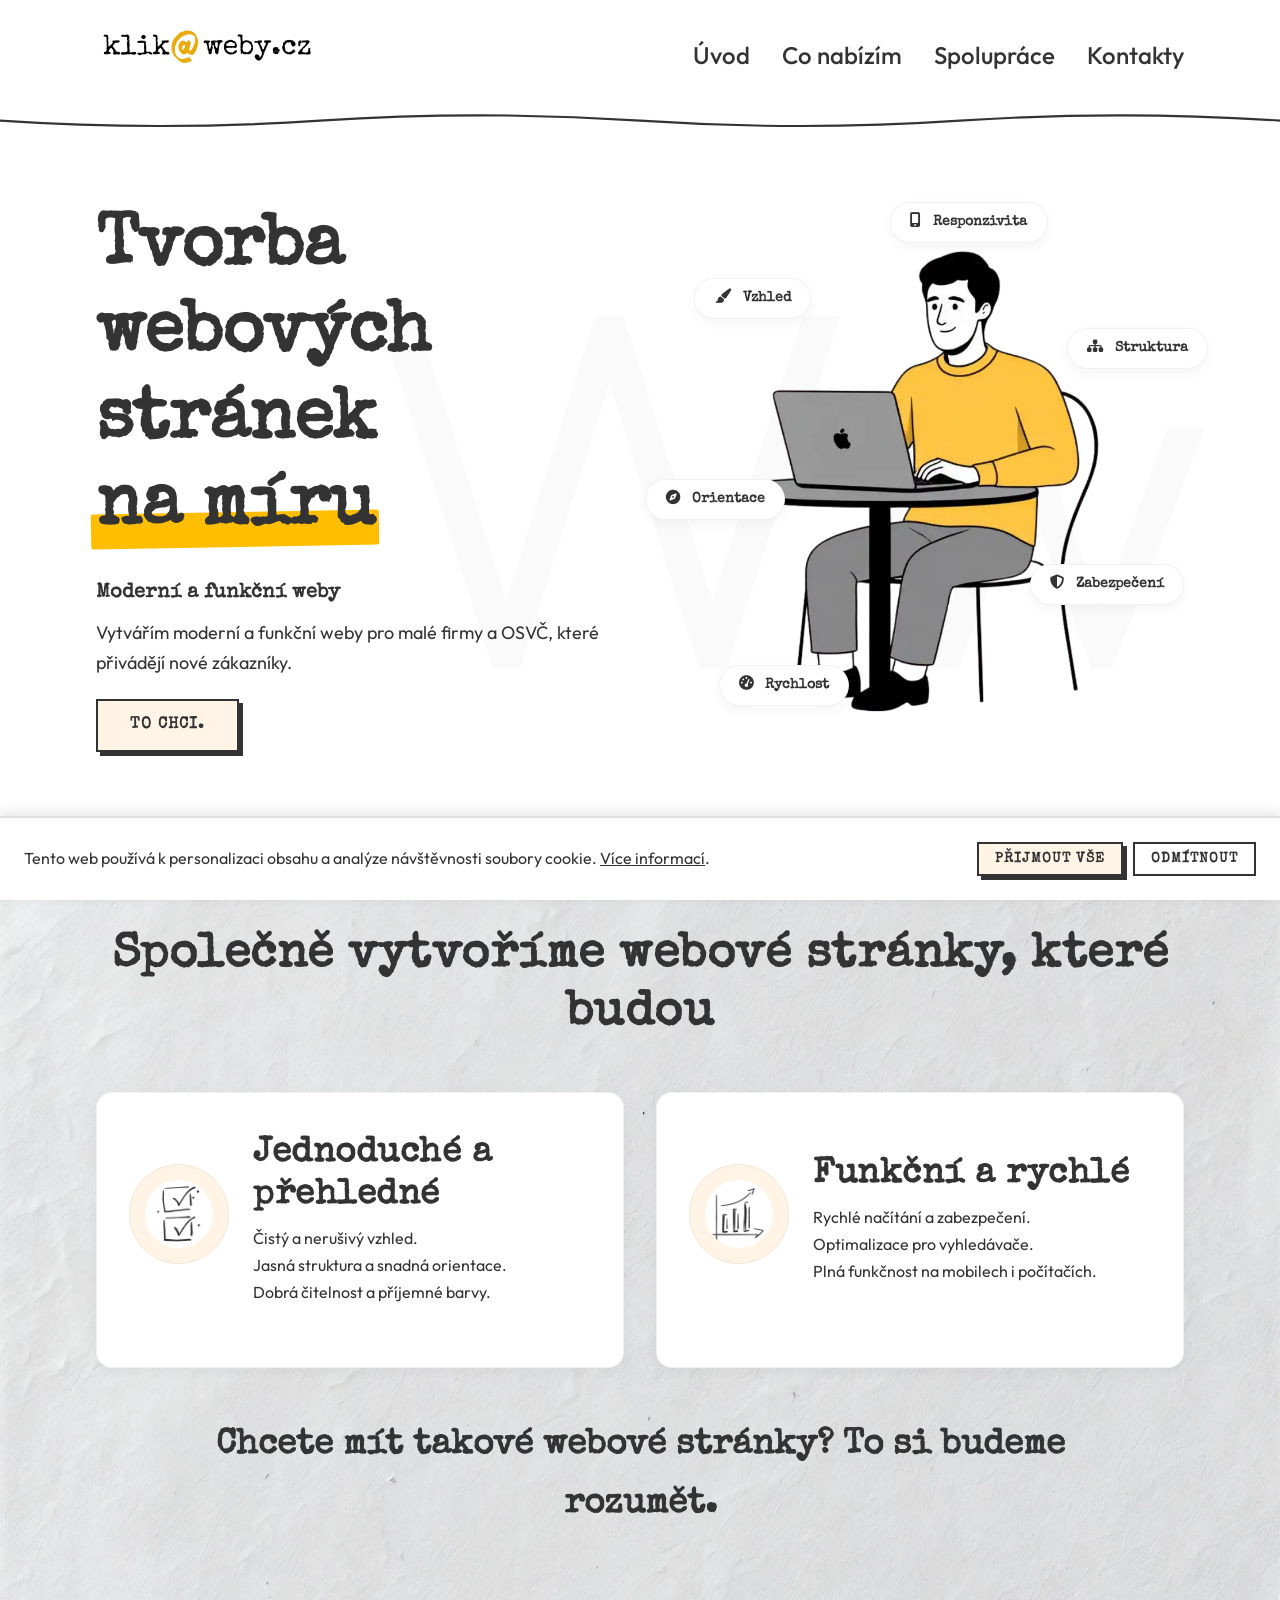
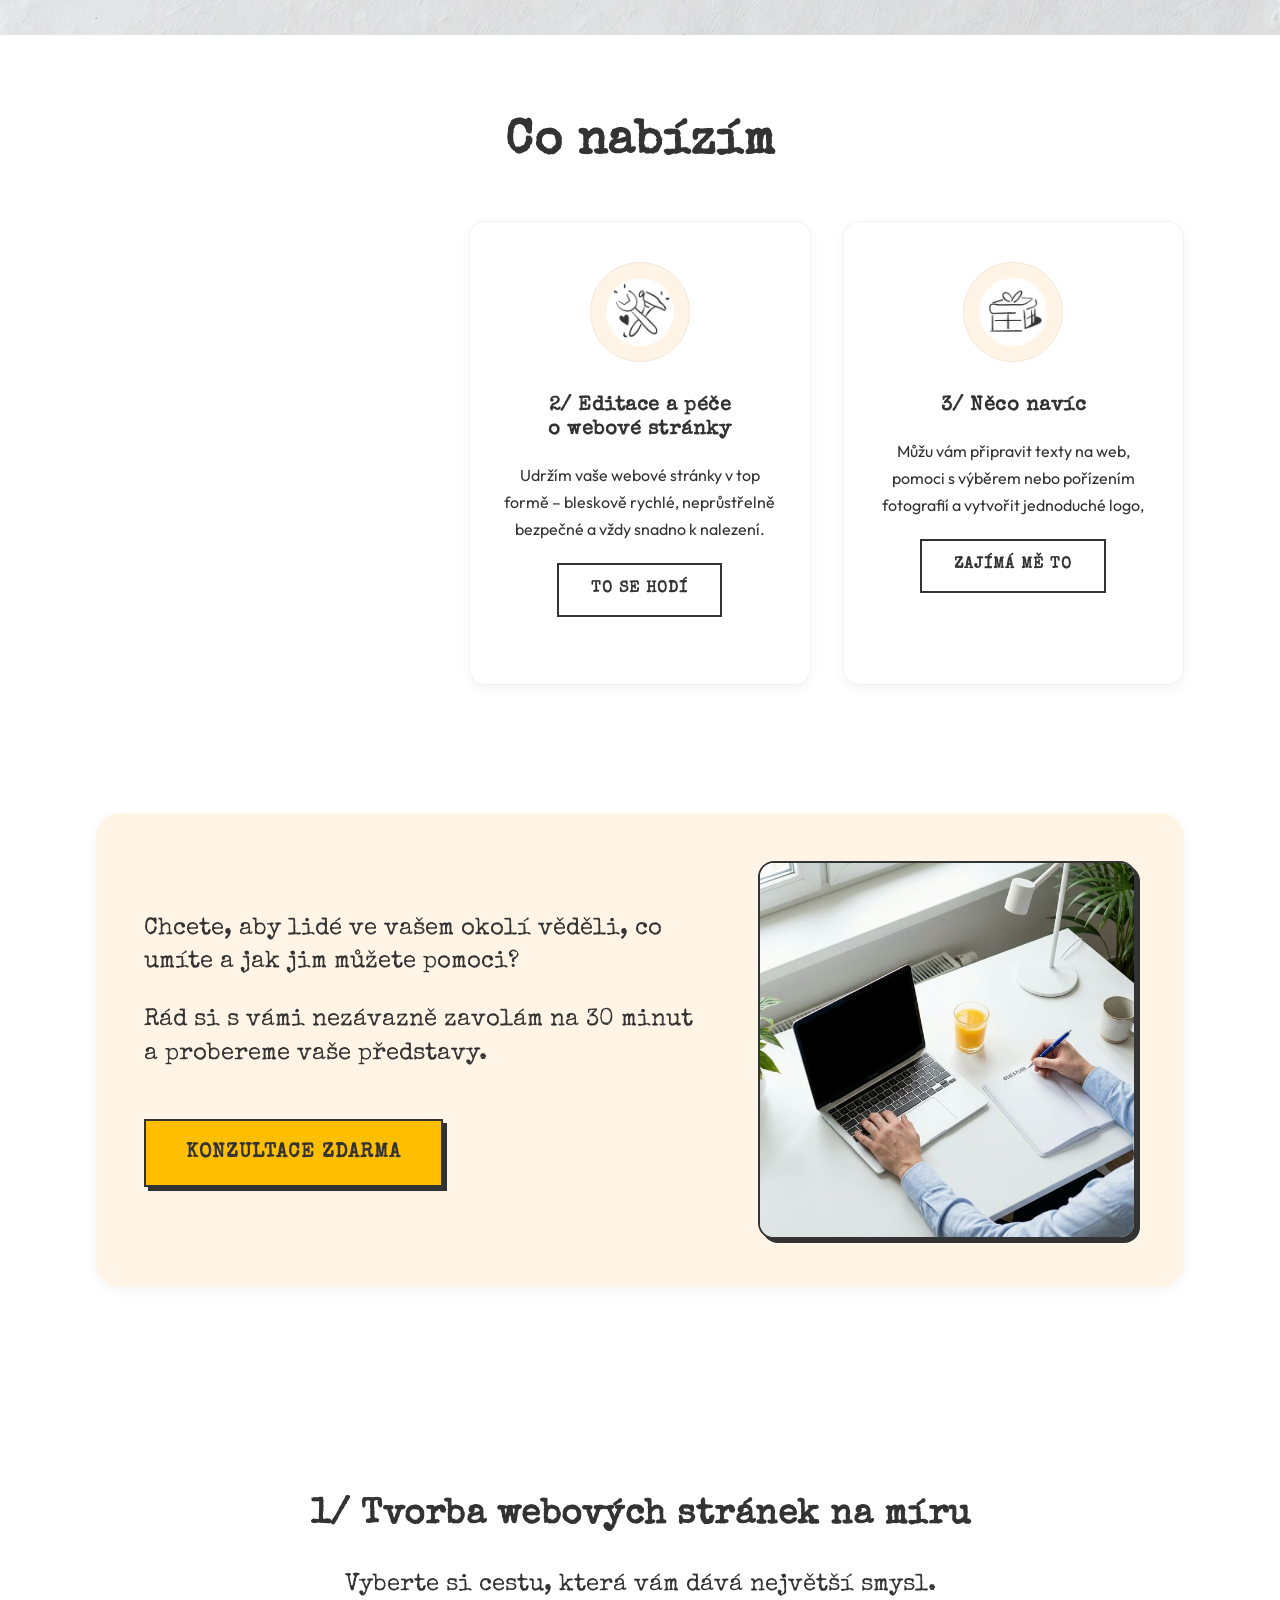
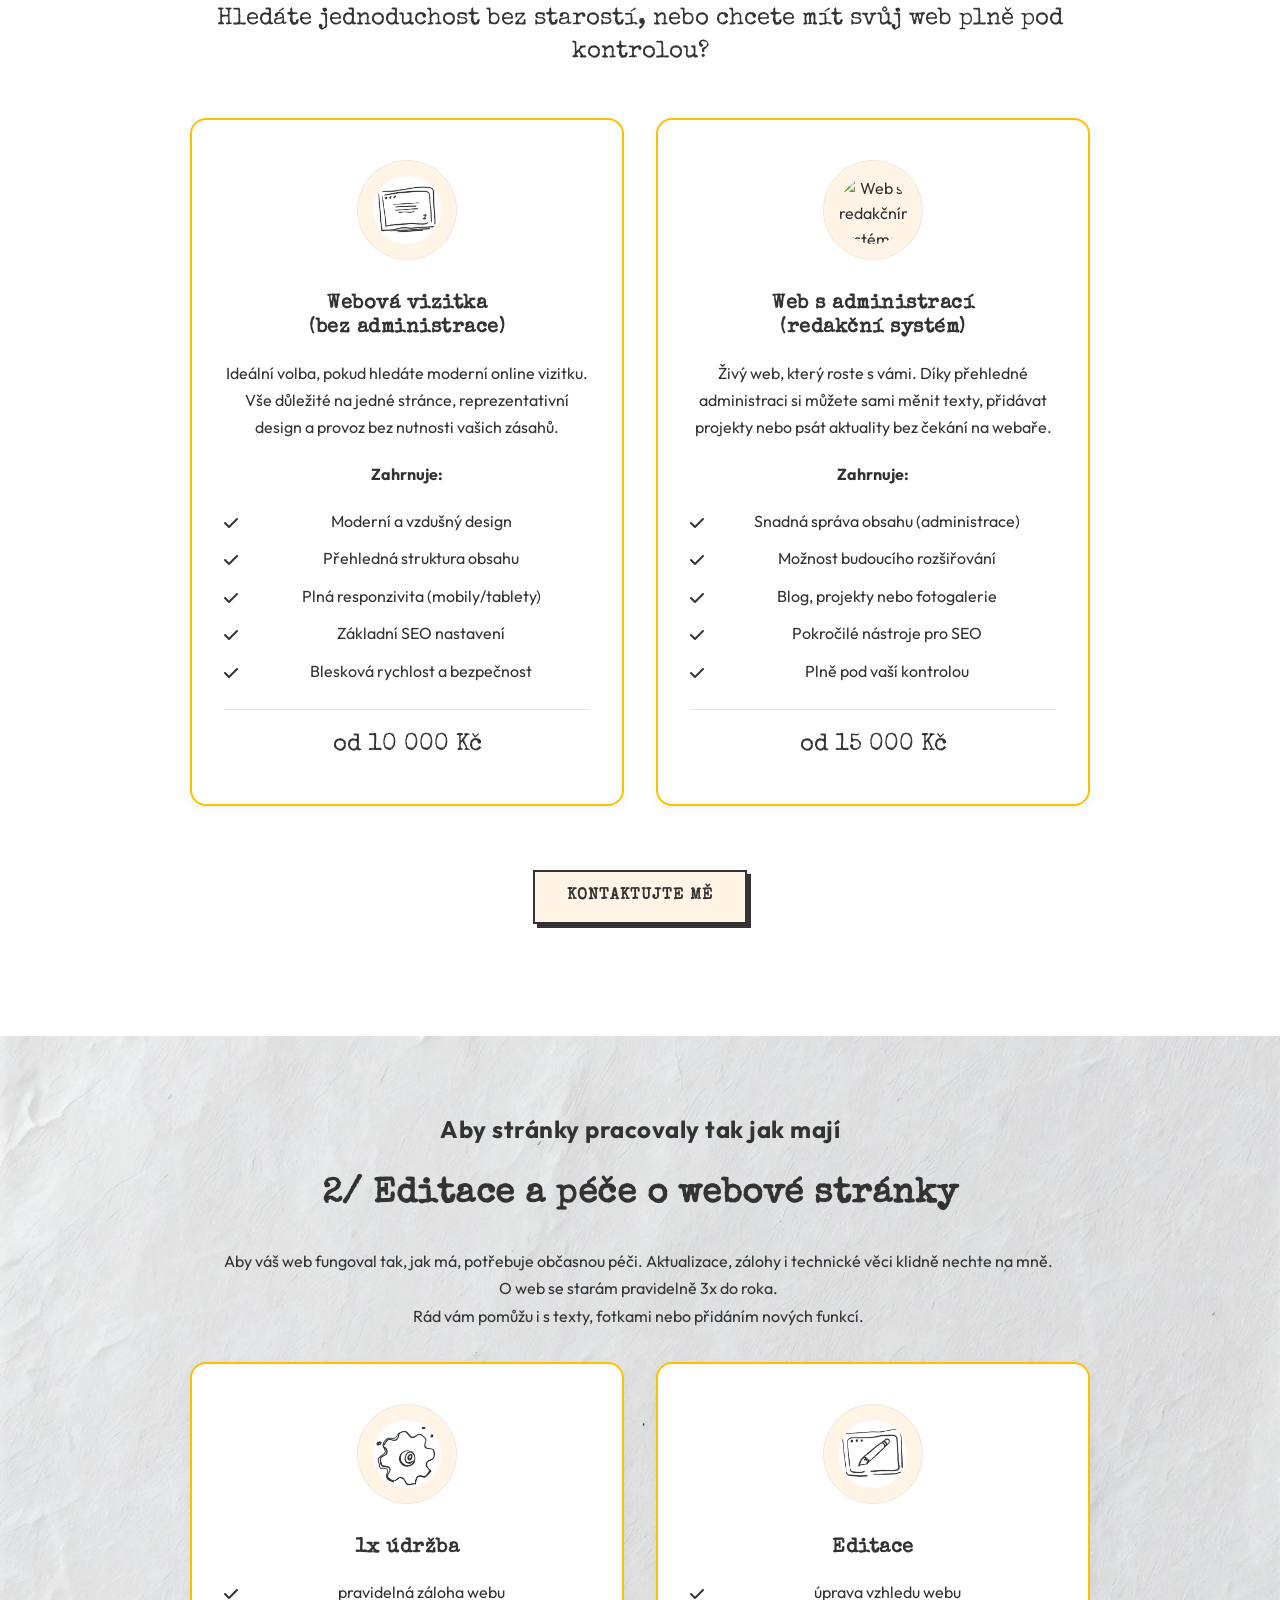
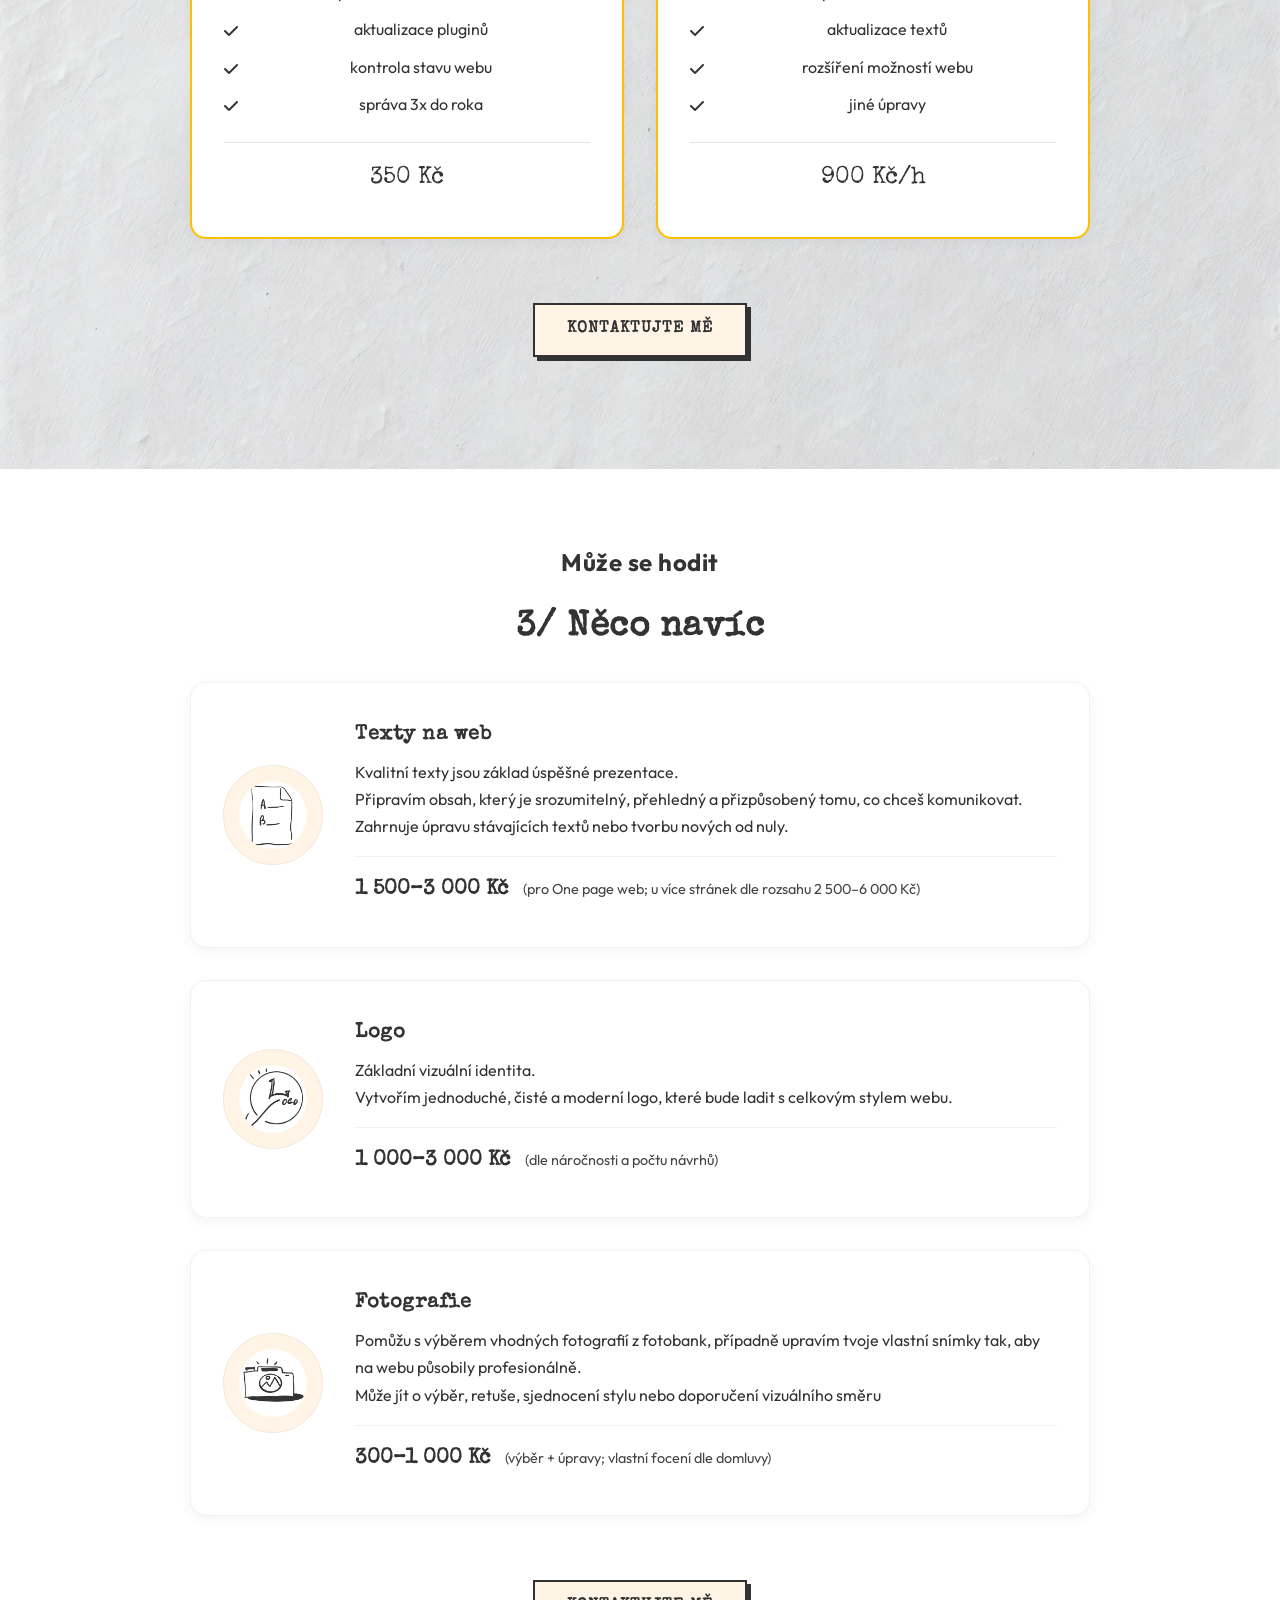
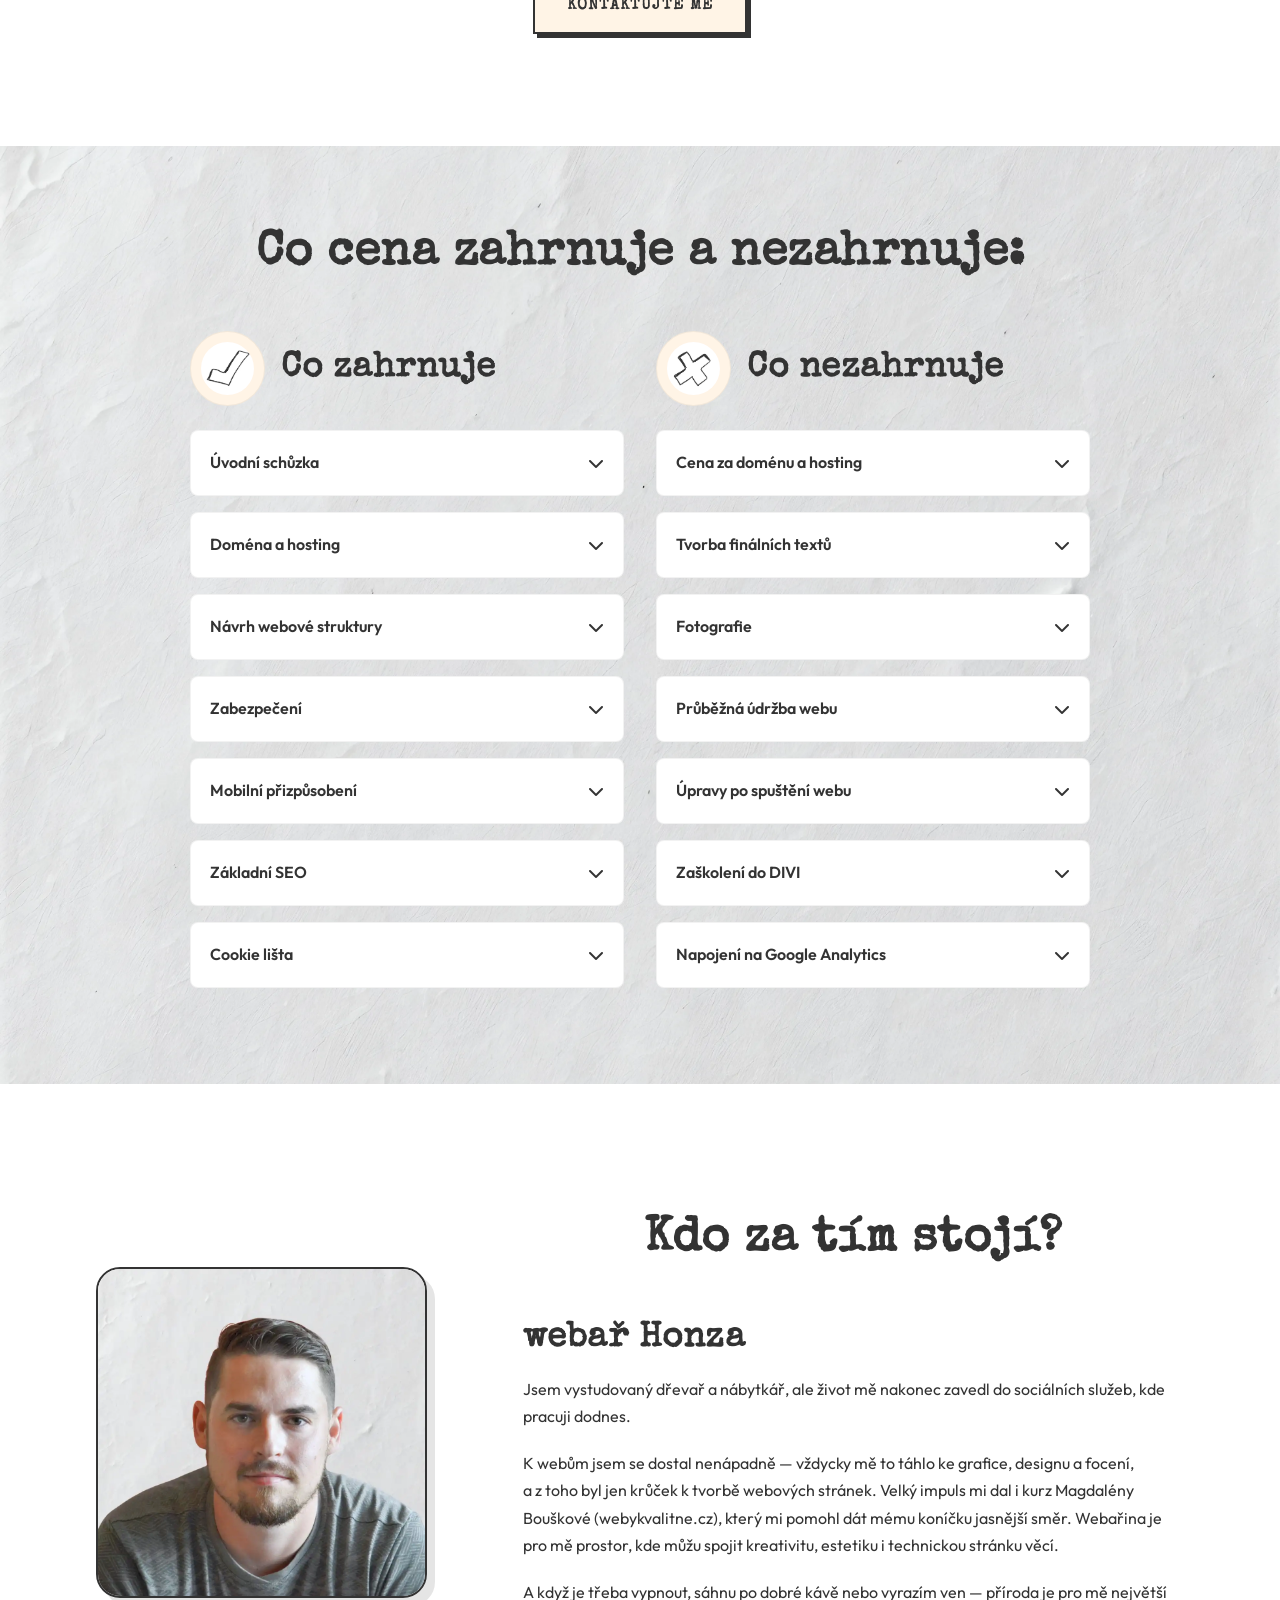
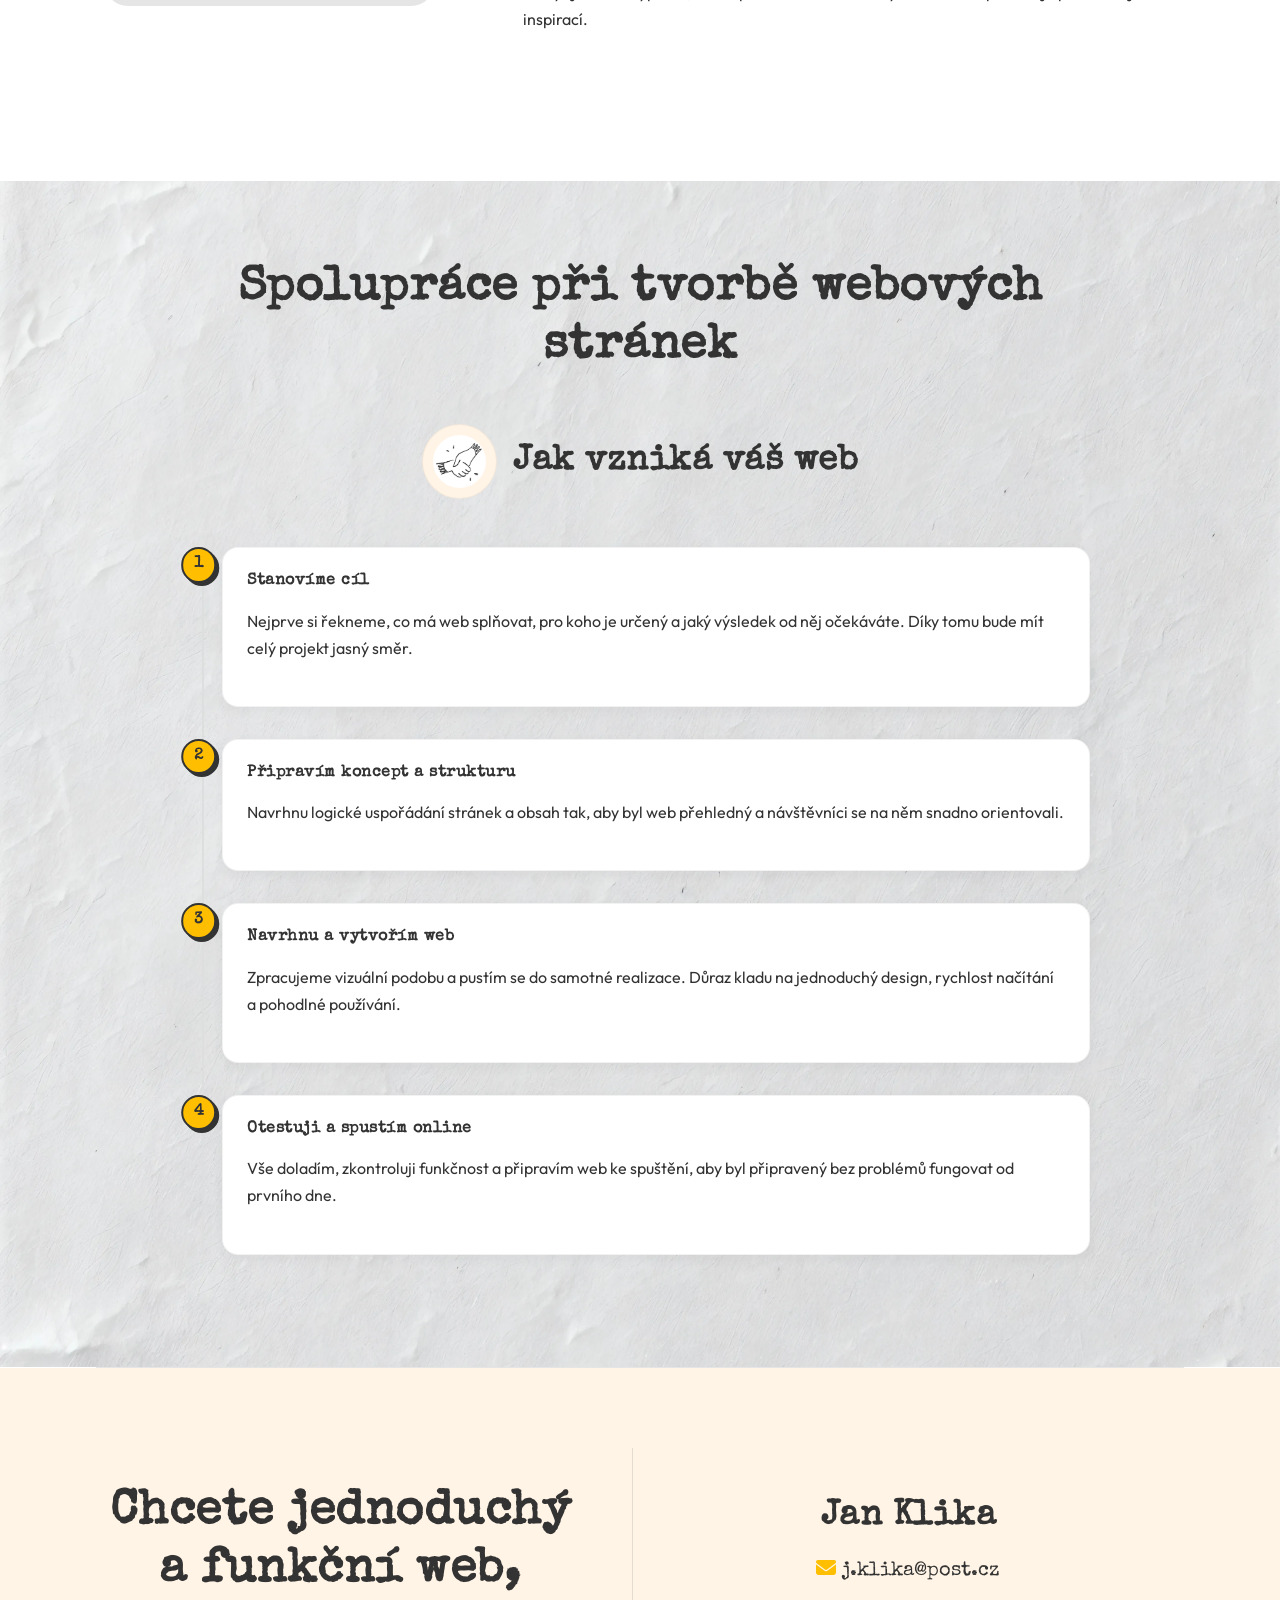
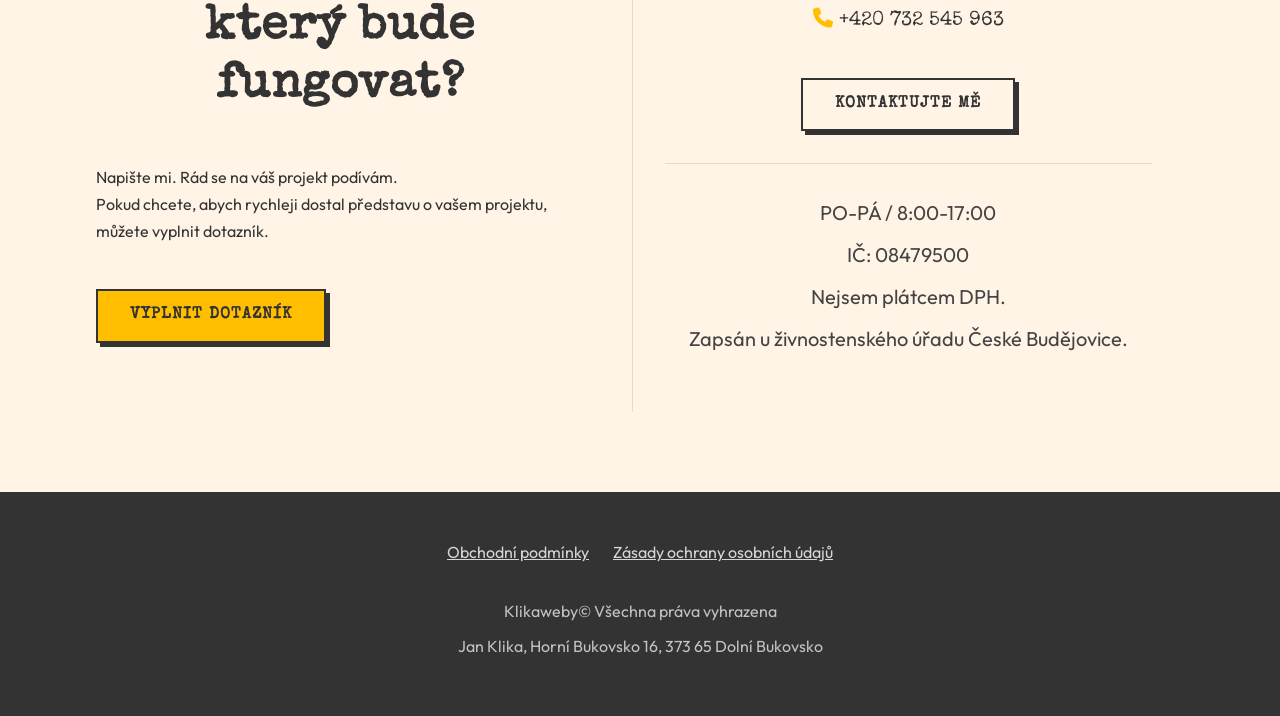
==== index.html @ a758b4db "kontrola" ====
<!DOCTYPE html>
<html lang="cs">

<head>
    <meta charset="UTF-8">
    <meta name="viewport" content="width=device-width, initial-scale=1.0">
    <title>Jan Klika | Tvorba webových stránek na míru</title>
    <meta name="robots" content="noindex, nofollow">
    <meta name="description"
        content="Vytvářím moderní a funkční weby pro malé firmy a OSVČ, které přivádějí nové zákazníky.">
    <meta property="og:title" content="Jan Klika | Tvorba webových stránek na míru">
    <meta property="og:description"
        content="Vytvářím moderní a funkční weby pro malé firmy a OSVČ, které přivádějí nové zákazníky.">
    <meta property="og:type" content="website">
    <link rel="icon" type="image/webp" href="Obrazky/favicon_klikaweby.webp">
    <link rel="canonical" href="https://www.klikaweby.cz">
    <link rel="preconnect" href="https://fonts.googleapis.com">
    <link rel="preconnect" href="https://fonts.gstatic.com" crossorigin>
    <link
        href="https://fonts.googleapis.com/css2?family=Outfit:wght@300;400;500;600;700&family=Special+Elite&display=swap"
        rel="stylesheet">
    <!-- Nenačítat FontAwesome blokujícím způsobem (LCP zdržení) -->
    <link rel="stylesheet" href="https://cdnjs.cloudflare.com/ajax/libs/font-awesome/6.5.1/css/all.min.css"
        media="print" onload="this.media='all'">
    <noscript>
        <link rel="stylesheet" href="https://cdnjs.cloudflare.com/ajax/libs/font-awesome/6.5.1/css/all.min.css">
    </noscript>

    <link rel="stylesheet" href="style.css">
    <link rel="preload" as="image" href="Obrazky/Webari_anime/webar_anime_pocitac.webp">

    <!-- JSON-LD Structured Data -->
    <script type="application/ld+json">
    {
      "@context": "https://schema.org",
      "@type": "LocalBusiness",
      "name": "Jan Klika - Tvorba webových stránek",
      "image": "Obrazky/logo_klikaweby.webp",
      "email": "j.klika@post.cz",
      "telephone": "+420 732 545 963",
      "address": {
        "@type": "PostalAddress",
        "streetAddress": "Horní Bukovsko 16",
        "addressLocality": "Dolní Bukovsko",
        "postalCode": "373 65",
        "addressCountry": "CZ"
      },
      "url": "https://www.klikaweby.cz"
    }
    </script>
</head>

<body>

    <!-- Header & Navigation -->
    <header class="site-header">
        <div class="container header-inner">
            <a href="#hero" class="logo">
                <img src="Obrazky/logo_klikaweby.webp" alt="Klikaweby Logo">
            </a>

            <button class="menu-toggle" aria-label="Otevřít menu" aria-expanded="false" aria-controls="main-nav">
                <i class="fa-solid fa-bars"></i>
            </button>

            <nav id="main-nav" class="main-nav">
                <ul class="nav-links">
                    <li><a href="#hero">Úvod</a></li>
                    <li><a href="#co-nabizim">Co nabízím</a></li>
                    <li><a href="#spoluprace">Spolupráce</a></li>
                    <li><a href="#kontakty">Kontakty</a></li>
                </ul>
            </nav>
        </div>
    </header>

    <main>
        <!-- Hero Section -->
        <section class="hero-section" id="hero">
            <!-- Background element imitating the 'Aa' watermark from the image -->
            <div class="hero-watermark" aria-hidden="true">Ww</div>

            <!-- Hand drawn top border -->
            <div class="hero-top-border">
                <svg viewBox="0 0 1200 20" preserveAspectRatio="none">
                    <path d="M0,10 Q150,20 300,10 T600,10 T900,10 T1200,10" fill="none" stroke="#333333"
                        stroke-width="2" />
                </svg>
            </div>

            <div class="container hero-container">
                <div class="hero-content">
                    <h1>Tvorba <br> webových stránek <br> <span class="highlight">na míru</span></h1>

                    <p class="hero-subtitle"><strong>Moderní a funkční weby</strong></p>

                    <p class="hero-text">
                        Vytvářím moderní a funkční weby pro malé firmy a OSVČ, které přivádějí nové zákazníky.
                    </p>

                    <a href="#co-nabizim" class="btn btn-primary btn-hero">To chci.</a>
                </div>

                <div class="hero-image-wrapper">
                    <img src="Obrazky/Webari_anime/webar_anime_pocitac.webp" alt="Webař pracuje na počítači"
                        class="hero-img" fetchpriority="high">

                    <!-- Bubbles around the image -->
                    <div class="bubble b-1"><i class="fa-solid fa-paintbrush mr-1"></i> Vzhled</div>
                    <div class="bubble b-2"><i class="fa-solid fa-sitemap mr-1"></i> Struktura</div>
                    <div class="bubble b-3"><i class="fa-solid fa-compass mr-1"></i> Orientace</div>
                    <div class="bubble b-4"><i class="fa-solid fa-shield-halved mr-1"></i> Zabezpečení</div>
                    <div class="bubble b-5"><i class="fa-solid fa-gauge-high mr-1"></i> Rychlost</div>
                    <div class="bubble b-6"><i class="fa-solid fa-mobile-screen mr-1"></i> Responzivita</div>
                </div>
            </div>
        </section>

        <!-- Úvod Section -->
        <section class="section bg-texture reveal uvod-section">
            <div class="container section-container">
                <h2 class="section-title">Společně vytvoříme webové stránky, které budou</h2>

                <div class="cards-grid cols-2">
                    <!-- Karta 1 -->
                    <div class="feature-card">
                        <img src="Obrazky/Ikony/Jednoduche_a_prehledne.webp" alt="Jednoduché a přehledné" class="icon"
                            loading="lazy">
                        <div class="feature-content">
                            <h3>Jednoduché a přehledné</h3>
                            <p>Čistý a nerušivý vzhled.<br>
                                Jasná struktura a&nbsp;snadná orientace.<br>
                                Dobrá čitelnost a&nbsp;příjemné barvy.</p>
                        </div>
                    </div>

                    <!-- Karta 2 -->
                    <div class="feature-card">
                        <img src="Obrazky/Ikony/Funkcni_a_rychle.webp" alt="Funkční a rychlé" class="icon" width="100"
                            height="100" loading="lazy">
                        <div class="feature-content">
                            <h3>Funkční a rychlé</h3>
                            <p>Rychlé načítání a&nbsp;zabezpečení.<br>
                                Optimalizace pro vyhledávače.<br>
                                Plná funkčnost na mobilech i&nbsp;počítačích.</p>
                        </div>
                    </div>
                </div>

                <div class="section-footer-text">
                    <p class="h3-style">Chcete mít takové webové stránky? To si budeme rozumět.</p>
                </div>
            </div>
        </section>

        <!-- Co nabízím (Intro) Section -->
        <section id="co-nabizim" class="section section-co-nabizim reveal">
            <div class="container">
                <h2 class="section-title">Co nabízím</h2>

                <div class="cards-grid cols-3 mt-4">
                    <div class="offer-card reveal">
                        <img src="Obrazky/Ikony/Tvorba_webovych_stranek.webp" alt="Tvorba webových stránek" class="icon"
                            loading="lazy">
                        <h4>1/ Tvorba webových stránek</h4>
                        <p>Vytvoříme webové stránky, které budou magnetem pro vyhledávače, s&nbsp;obsahem, který zaujme
                            a&nbsp;prezentací, která vás vystihne.</p>
                        <a href="#tvorba" class="btn btn-outline">To chci</a>
                    </div>

                    <div class="offer-card">
                        <img src="Obrazky/Ikony/Editace_a_pece_o_webove_stranky.webp"
                            alt="Editace a péče o webové stránky" class="icon" loading="lazy">
                        <h4>2/ Editace a péče o&nbsp;webové stránky</h4>
                        <p>Udržím vaše webové stránky v&nbsp;top formě – bleskově rychlé, neprůstřelně bezpečné
                            a&nbsp;vždy snadno k&nbsp;nalezení.</p>
                        <a href="#pece" class="btn btn-outline">To se hodí</a>
                    </div>

                    <div class="offer-card">
                        <img src="Obrazky/Ikony/Neco_navic.webp" alt="Něco navíc" class="icon" loading="lazy">
                        <h4>3/ Něco navíc</h4>
                        <p>Můžu vám připravit texty na web, pomoci s&nbsp;výběrem nebo pořízením fotografií
                            a&nbsp;vytvořit jednoduché logo,</p>
                        <a href="#navic" class="btn btn-outline">Zajímá mě to</a>
                    </div>
                </div>

                <div class="section-intro-split mt-6">
                    <div class="intro-content">
                        <p class="brand-text-large text-highlight">Chcete, aby lidé ve vašem okolí věděli, co umíte
                            a&nbsp;jak jim
                            můžete pomoci?</p>
                        <p class="brand-text-large">Rád si s&nbsp;vámi nezávazně zavolám na 30&nbsp;minut
                            a&nbsp;probereme vaše představy.</p>
                        <a href="#kontakty" class="btn btn-secondary mt-3">Konzultace zdarma</a>
                    </div>
                    <div class="intro-image">
                        <img src="Obrazky/Ostatni/konzultace.webp" alt="Konzultace a práce na webu" width="400"
                            height="400" loading="lazy">
                    </div>
                </div>
            </div>
        </section>


        <!-- Detailní nabídka: Tvorba webových stránek -->
        <section id="tvorba" class="section reveal">
            <div class="container container-sm">
                <h2 class="large-num-title">1/ Tvorba webových stránek na míru</h2>
                <div class="text-center mb-5">
                    <p class="brand-text-large">Vyberte si cestu, která vám dává největší smysl. <br>Hledáte
                        jednoduchost bez starostí, nebo chcete mít svůj web plně pod kontrolou?</p>
                </div>

                <div class="cards-grid cols-2 mt-4">
                    <div class="price-card reveal">
                        <img src="Obrazky/Ikony/Web_bez_administrace.webp" alt="Web bez redakčního systému" class="icon"
                            loading="lazy">
                        <h4>Webová vizitka <br>(bez administrace)</h4>
                        <p>Ideální volba, pokud hledáte moderní online vizitku. Vše důležité na jedné stránce,
                            reprezentativní design a&nbsp;provoz bez nutnosti vašich zásahů.</p>
                        <p><strong>Zahrnuje:</strong></p>
                        <ul class="check-list">
                            <li>Moderní a&nbsp;vzdušný design</li>
                            <li>Přehledná struktura obsahu</li>
                            <li>Plná responzivita (mobily/tablety)</li>
                            <li>Základní SEO nastavení</li>
                            <li>Blesková rychlost a&nbsp;bezpečnost</li>
                        </ul>
                        <div class="price-tag">od 10&nbsp;000&nbsp;Kč</div>
                    </div>

                    <div class="price-card primary-border">
                        <img src="Obrazky/Ikony/Web_s_administraci.webp" alt="Web s redakčním systémem" class="icon"
                            loading="lazy">
                        <h4>Web s&nbsp;administrací <br>(redakční systém)</h4>
                        <p>Živý web, který roste s&nbsp;vámi. Díky přehledné administraci si můžete sami měnit texty,
                            přidávat projekty nebo psát aktuality bez čekání na webaře.</p>
                        <p><strong>Zahrnuje:</strong></p>
                        <ul class="check-list">
                            <li>Snadná správa obsahu (administrace)</li>
                            <li>Možnost budoucího rozšiřování</li>
                            <li>Blog, projekty nebo fotogalerie</li>
                            <li>Pokročilé nástroje pro SEO</li>
                            <li>Plně pod vaší kontrolou</li>
                        </ul>
                        <div class="price-tag">od 15&nbsp;000&nbsp;Kč</div>
                    </div>
                </div>

                <div class="text-center btn-detail-spacing">
                    <a href="#kontakty" class="btn btn-primary">Kontaktujte mě</a>
                </div>
            </div>
        </section>

        <!-- Detailní nabídka: Editace a péče -->
        <section id="pece" class="section bg-texture reveal">
            <div class="container container-sm">
                <h2 class="section-title-sm">Aby stránky pracovaly tak jak mají</h2>
                <h3 class="large-num-title">2/ Editace a péče o&nbsp;webové stránky</h3>

                <div class="text-center mb-4">
                    <p>Aby váš web fungoval tak, jak má, potřebuje občasnou péči. Aktualizace, zálohy i&nbsp;technické
                        věci klidně nechte na mně.<br>O web se starám pravidelně 3x do roka.<br>Rád vám pomůžu
                        i&nbsp;s&nbsp;texty, fotkami nebo přidáním nových funkcí.</p>
                </div>

                <div class="cards-grid cols-2">
                    <div class="price-card">
                        <img src="Obrazky/Ikony/Udrzba.webp" alt="Údržba" class="icon" loading="lazy">
                        <h4>1x údržba</h4>
                        <ul class="check-list">
                            <li>pravidelná záloha webu</li>
                            <li>aktualizace pluginů</li>
                            <li>kontrola stavu webu</li>
                            <li>správa 3x do roka</li>
                        </ul>
                        <div class="price-tag">350&nbsp;Kč</div>
                    </div>

                    <div class="price-card">
                        <img src="Obrazky/Ikony/Editace.webp" alt="Editace" class="icon" loading="lazy">
                        <h4>Editace</h4>
                        <ul class="check-list">
                            <li>úprava vzhledu webu</li>
                            <li>aktualizace textů</li>
                            <li>rozšíření možností webu</li>
                            <li>jiné úpravy</li>
                        </ul>
                        <div class="price-tag">900&nbsp;Kč/h</div>
                    </div>
                </div>

                <div class="text-center btn-detail-spacing">
                    <a href="#kontakty" class="btn btn-primary">Kontaktujte mě</a>
                </div>
            </div>
        </section>

        <!-- Detailní nabídka: Něco navíc -->
        <section id="navic" class="section reveal">
            <div class="container container-sm">
                <h2 class="section-title-sm">Může se hodit</h2>
                <h3 class="large-num-title">3/ Něco navíc</h3>

                <div class="service-list mt-4">
                    <div class="service-item">
                        <img src="Obrazky/Ikony/Texty_na_web.webp" alt="Texty na web" class="icon list-icon" width="100"
                            height="100" loading="lazy">
                        <div class="service-content">
                            <h4>Texty na web</h4>
                            <p>Kvalitní texty jsou základ úspěšné prezentace.<br>Připravím obsah, který je srozumitelný,
                                přehledný a&nbsp;přizpůsobený tomu, co chceš komunikovat.<br>Zahrnuje úpravu stávajících
                                textů nebo tvorbu nových od nuly.</p>
                            <div class="price-row">1&nbsp;500–3&nbsp;000&nbsp;Kč <span>(pro One page web; u více stránek
                                    dle rozsahu 2&nbsp;500–6&nbsp;000&nbsp;Kč)</span></div>
                        </div>
                    </div>

                    <div class="service-item">
                        <img src="Obrazky/Ikony/Logo.webp" alt="Logo" class="icon list-icon" loading="lazy">
                        <div class="service-content">
                            <h4>Logo</h4>
                            <p>Základní vizuální identita.<br>Vytvořím jednoduché, čisté a&nbsp;moderní logo, které bude
                                ladit s&nbsp;celkovým stylem webu.</p>
                            <div class="price-row">1&nbsp;000–3&nbsp;000&nbsp;Kč <span>(dle náročnosti a počtu
                                    návrhů)</span></div>
                        </div>
                    </div>

                    <div class="service-item">
                        <img src="Obrazky/Ikony/Fotografie.webp" alt="Fotografie" class="icon list-icon" width="100"
                            height="100" loading="lazy">
                        <div class="service-content">
                            <h4>Fotografie</h4>
                            <p>Pomůžu s&nbsp;výběrem vhodných fotografií z&nbsp;fotobank, případně upravím tvoje vlastní
                                snímky tak, aby na webu působily profesionálně.<br>Může jít o&nbsp;výběr, retuše,
                                sjednocení stylu nebo doporučení vizuálního směru</p>
                            <div class="price-row">300–1&nbsp;000&nbsp;Kč <span>(výběr + úpravy; vlastní focení dle
                                    domluvy)</span></div>
                        </div>
                    </div>
                </div>

                <div class="text-center btn-detail-spacing">
                    <a href="#kontakty" class="btn btn-primary">Kontaktujte mě</a>
                </div>
            </div>
        </section>

        <!-- Co zahrnuje a nezahrnuje -->
        <section class="section bg-texture reveal">
            <div class="container container-sm">
                <h2 class="section-title">Co cena zahrnuje a nezahrnuje:</h2>

                <div class="accordion-wrapper mt-4">
                    <!-- Zahrnuje -->
                    <div class="acc-col">
                        <div class="acc-header flex-center mb-3">
                            <img src="Obrazky/Ikony/Ano.webp" alt="Ano" class="inline-icon" loading="lazy">
                            <h3 class="mb-0 ml-2">Co zahrnuje</h3>
                        </div>

                        <div class="accordion">
                            <details>
                                <summary>Úvodní schůzka <i class="fa-solid fa-chevron-down acc-icon"></i></summary>
                                <div class="acc-content">Máme na sebe 90&nbsp;minut. Můžeme se potkat osobně, nebo
                                    online. Probereme detailně obsah webových stránek, jejich strukturu, vzhled
                                    a&nbsp;další.</div>
                            </details>
                            <details>
                                <summary>Doména a hosting <i class="fa-solid fa-chevron-down acc-icon"></i></summary>
                                <div class="acc-content">Zařídím vám hosting a&nbsp;doménu s&nbsp;jejímž výběrem mohu
                                    pomoci.</div>
                            </details>
                            <details>
                                <summary>Návrh webové struktury <i class="fa-solid fa-chevron-down acc-icon"></i>
                                </summary>
                                <div class="acc-content">Udělám přehlednou strukturu, která zajistí snadnou
                                    a&nbsp;jasnou orientaci po webových stránkách.</div>
                            </details>
                            <details>
                                <summary>Zabezpečení <i class="fa-solid fa-chevron-down acc-icon"></i></summary>
                                <div class="acc-content">Každým webovým stránkám dávám automaticky bezpečnostní
                                    certifikát SSL.</div>
                            </details>
                            <details>
                                <summary>Mobilní přizpůsobení <i class="fa-solid fa-chevron-down acc-icon"></i>
                                </summary>
                                <div class="acc-content">Většina online světa dnes funguje na mobilních telefonech,
                                    proto budou vaše webové stránky na těchto zařízeních nejen skvěle vypadat, ale
                                    i&nbsp;bez problémů fungovat.</div>
                            </details>
                            <details>
                                <summary>Základní SEO <i class="fa-solid fa-chevron-down acc-icon"></i></summary>
                                <div class="acc-content">Zajistím základní optimalizaci pro vyhledávače a&nbsp;propojení
                                    s&nbsp;Google Search Console, aby vás uživatelé mohli snadno najít.</div>
                            </details>
                            <details>
                                <summary>Cookie lišta <i class="fa-solid fa-chevron-down acc-icon"></i></summary>
                                <div class="acc-content">Pokud bude potřeba, rád ji připravím.</div>
                            </details>
                        </div>
                    </div>

                    <!-- Nezahrnuje -->
                    <div class="acc-col">
                        <div class="acc-header flex-center mb-3">
                            <img src="Obrazky/Ikony/Ne.webp" alt="Ne" class="inline-icon" loading="lazy">
                            <h3 class="mb-0 ml-2">Co nezahrnuje</h3>
                        </div>

                        <div class="accordion">
                            <details>
                                <summary>Cena za doménu a hosting <i class="fa-solid fa-chevron-down acc-icon"></i>
                                </summary>
                                <div class="acc-content">Doména i&nbsp;hosting se platí jednou ročně přímo poskytovateli
                                    služby, a&nbsp;platbu provádíte vy jako klient. S&nbsp;jejich výběrem
                                    i&nbsp;nastavením vám ale rád pomohu.</div>
                            </details>
                            <details>
                                <summary>Tvorba finálních textů <i class="fa-solid fa-chevron-down acc-icon"></i>
                                </summary>
                                <div class="acc-content">Finální texty si připravuje klient, ale nenechám vás v&nbsp;tom
                                    samotné — vytvoříme si společně přehlednou strukturu, podle které se vám bude psát
                                    mnohem snadněji. Pokud budete chtít, texty mohu zpracovat za vás, případně doporučím
                                    copywritera. Cena se stanovuje podle rozsahu a&nbsp;tématu.</div>
                            </details>
                            <details>
                                <summary>Fotografie <i class="fa-solid fa-chevron-down acc-icon"></i></summary>
                                <div class="acc-content">Dobré fotografie dělají velký rozdíl. Pokud nemáte vlastní,
                                    rád vyhledám snímky ve fotobankách nebo je mohu nafotit. Cena se odvíjí od počtu
                                    fotografií a&nbsp;úprav.</div>
                            </details>
                            <details>
                                <summary>Průběžná údržba webu <i class="fa-solid fa-chevron-down acc-icon"></i>
                                </summary>
                                <div class="acc-content">Webové stránky potřebují průběžnou péči — aktualizace, zálohy
                                    i&nbsp;kontrolu, aby vše fungovalo tak, jak má. Nabízím jednorázovou údržbu za
                                    350&nbsp;Kč, kterou standardně provádím 3-4 do roka.</div>
                            </details>
                            <details>
                                <summary>Úpravy po spuštění webu <i class="fa-solid fa-chevron-down acc-icon"></i>
                                </summary>
                                <div class="acc-content">V prvním týdnu ostrého provozu máte drobné úpravy zdarma. Další
                                    editace již spuštěných webových stránek pak provádím za standardní sazbu 900&nbsp;Kč
                                    za hodinu.</div>
                            </details>
                            <details>
                                <summary>Zaškolení do DIVI <i class="fa-solid fa-chevron-down acc-icon"></i></summary>
                                <div class="acc-content">Chcete si obsah webových stránek spravovat sami? Nabízím
                                    jednorázové zaškolení do administrace a&nbsp;editace webu v&nbsp;délce asi 1,5
                                    hodiny. Cena je 1&nbsp;400&nbsp;Kč.</div>
                            </details>
                            <details>
                                <summary>Napojení na Google Analytics <i class="fa-solid fa-chevron-down acc-icon"></i>
                                </summary>
                                <div class="acc-content">Google Analytics je analytický nástroj, který monitoruje provoz
                                    na webových stránkách. Sbírá důležitá data a&nbsp;nabízí jasné přehledy o&nbsp;tom,
                                    jak lidé váš webové stránky používají.</div>
                            </details>
                        </div>
                    </div>
                </div>
            </div>
        </section>

        <!-- Kdo za tím stojí Section -->
        <section class="section py-6 reveal">
            <div class="container split-layout">
                <div class="split-image">
                    <img src="Obrazky/Lide/jan_klika.webp" alt="Honza webař" class="author-img" loading="lazy"
                        onerror="this.onerror=null; this.src='Obrazky/Lide/webar_honza_profil.webp'">
                    <!-- Added fallback image to webar_honza_profil.webp since jan_klika.jpg wasn't listed, only jan_klika.webp was! -->
                </div>
                <div class="split-text pl-text">
                    <h2 class="section-title text-left">Kdo za tím stojí?</h2>
                    <h3>webař Honza</h3>
                    <p>Jsem vystudovaný dřevař a&nbsp;nábytkář, ale život mě nakonec zavedl do sociálních služeb, kde
                        pracuji dodnes.</p>
                    <p>K&nbsp;webům jsem se dostal nenápadně — vždycky mě to táhlo ke grafice, designu a&nbsp;focení,
                        a&nbsp;z&nbsp;toho byl jen krůček k&nbsp;tvorbě webových stránek. Velký impuls mi dal
                        i&nbsp;kurz Magdalény Bouškové (webykvalitne.cz), který mi pomohl dát mému koníčku jasnější
                        směr. Webařina je pro mě prostor, kde můžu spojit kreativitu, estetiku i&nbsp;technickou stránku
                        věcí.</p>
                    <p>A&nbsp;když je třeba vypnout, sáhnu po dobré kávě nebo vyrazím ven — příroda je pro mě největší
                        inspirací.</p>
                </div>
            </div>
        </section>

        <!-- Spolupráce Section -->
        <section id="spoluprace" class="section bg-texture reveal">
            <div class="container container-sm">
                <h2 class="section-title">Spolupráce při tvorbě webových stránek</h2>
                <div class="flex-center flex-justify-center mb-5">
                    <img src="Obrazky/Ikony/Spoluprace.webp" alt="Spolupráce" class="inline-icon" loading="lazy">
                    <h3 class="mb-0 ml-2 text-center">Jak vzniká váš web</h3>
                </div>

                <div class="timeline mt-4">
                    <div class="timeline-item reveal">
                        <div class="timeline-step">1</div>
                        <div class="timeline-content">
                            <h4>Stanovíme cíl</h4>
                            <p>Nejprve si řekneme, co má web splňovat, pro koho je určený a&nbsp;jaký výsledek od něj
                                očekáváte. Díky tomu bude mít celý projekt jasný směr.</p>
                        </div>
                    </div>

                    <div class="timeline-item">
                        <div class="timeline-step">2</div>
                        <div class="timeline-content">
                            <h4>Připravím koncept a strukturu</h4>
                            <p>Navrhnu logické uspořádání stránek a&nbsp;obsah tak, aby byl web přehledný
                                a&nbsp;návštěvníci se na něm snadno orientovali.</p>
                        </div>
                    </div>

                    <div class="timeline-item">
                        <div class="timeline-step">3</div>
                        <div class="timeline-content">
                            <h4>Navrhnu a vytvořím web</h4>
                            <p>Zpracujeme vizuální podobu a&nbsp;pustím se do samotné realizace. Důraz kladu na
                                jednoduchý design, rychlost načítání a&nbsp;pohodlné používání.</p>
                        </div>
                    </div>

                    <div class="timeline-item">
                        <div class="timeline-step">4</div>
                        <div class="timeline-content">
                            <h4>Otestuji a spustím online</h4>
                            <p>Vše doladím, zkontroluji funkčnost a&nbsp;připravím web ke spuštění, aby byl připravený
                                bez problémů fungovat od prvního dne.</p>
                        </div>
                    </div>
                </div>
            </div>
        </section>

        <div class="section-divider"></div>

        <!-- Kontakty Section -->
        <section id="kontakty" class="section bg-beige reveal">
            <div class="container split-layout split-equal split-divider-line">
                <div class="split-text">
                    <h2 class="section-title text-left">Chcete jednoduchý a funkční web, který bude fungovat?</h2>
                    <p>Napište mi. Rád se na váš projekt podívám.<br>Pokud chcete, abych rychleji dostal představu
                        o&nbsp;vašem projektu, můžete vyplnit dotazník.</p>
                    <a href="dotaznik.html" class="btn btn-secondary mt-3 mb-4">Vyplnit dotazník</a>
                </div>

                <div class="split-info contact-card">
                    <h3>Jan Klika</h3>
                    <p><i class="fa-solid fa-envelope"></i> <a href="mailto:j.klika@post.cz">j.klika@post.cz</a></p>
                    <p><i class="fa-solid fa-phone"></i> <a href="tel:+420732545963">+420 732 545 963</a></p>
                    <a href="mailto:j.klika@post.cz" class="btn btn-primary mt-3">Kontaktujte mě</a>

                    <hr class="card-hr">

                    <div class="business-details text-small">
                        <p>PO-PÁ / 8:00-17:00</p>
                        <p>IČ: 08479500</p>
                        <p>Nejsem plátcem DPH.</p>
                        <p>Zapsán u živnostenského úřadu České Budějovice.</p>
                    </div>
                </div>
            </div>
        </section>
    </main>

    <footer class="site-footer">
        <div class="container footer-container">
            <div class="footer-links">
                <a href="obchodni-podminky.html">Obchodní podmínky</a>
                <a href="zasady-ochrany.html">Zásady ochrany osobních údajů</a>
            </div>
            <div class="footer-copy">
                <p>Klikaweby© Všechna práva vyhrazena</p>
                <p>Jan Klika, Horní Bukovsko 16, 373 65 Dolní Bukovsko</p>
            </div>
        </div>
    </footer>

    <!-- Cookie Banner (s možností odmítnout + příprava GA) -->
    <div id="cookie-banner" class="cookie-banner hidden">
        <div class="cookie-content">
            <p>Tento web používá k personalizaci obsahu a analýze návštěvnosti soubory cookie. <a
                    href="zasady-ochrany.html" style="text-decoration: underline;">Více informací</a>.</p>
            <div class="cookie-buttons" style="display: flex; gap: 10px;">
                <button id="cookie-accept" class="btn btn-primary btn-sm">Přijmout vše</button>
                <button id="cookie-decline" class="btn btn-outline btn-sm">Odmítnout</button>
            </div>
        </div>
    </div>

    <!-- Back to Top Button -->
    <button id="back-to-top" class="back-to-top" aria-label="Zpět nahoru">
        <i class="fa-solid fa-arrow-up"></i>
    </button>

    <script src="script.js"></script>
</body>

</html>
---- style.css ----
:root {
    /* Brand Colors */
    --primary-bg: #dddfdf;
    /* Very light gray */
    --secondary-color: #ffbf00;
    /* Yellow */
    --btn-bg: #fff4e6;
    /* Pale peach / beige */
    --text-color: #333333;
    /* Dark gray */

    /* Layout Variables */
    --max-body-width: 85vw;
    --max-text-width: 70vw;
    --section-padding: 5rem 0;
    --container-max: 1400px;

    /* Fonts */
    --font-main: 'Outfit', sans-serif;
    --font-brand: 'Special Elite', cursive, monospace;

    /* Transitions */
    --transition-fast: 0.2s ease-in-out;
    --transition-smooth: 0.3s ease;

    /* Sizes */
    --border-radius: 16px;
    --border-radius-lg: 24px;
    --box-shadow-soft: 0 4px 12px rgba(51, 51, 51, 0.05);
    --brutal-shadow: 4px 4px 0 var(--text-color);
    --brutal-border: 2px solid var(--text-color);
}

/* ==================================
   Base Styles & Reset
   ================================== */
* {
    margin: 0;
    padding: 0;
    box-sizing: border-box;
}

html {
    scroll-behavior: smooth;
}

body {
    font-family: var(--font-main);
    color: var(--text-color);
    background-color: #ffffff;
    font-size: 1rem;
    line-height: 1.6;
    overflow-x: hidden;
}

img {
    max-width: 100%;
    height: auto;
    display: block;
}

a {
    color: var(--text-color);
    text-decoration: none;
    transition: var(--transition-fast);
}

/* Typografie */
h1,
h2,
h3,
h4,
h5,
h6 {
    font-family: var(--font-brand);
    color: var(--text-color);
    margin-bottom: 1rem;
    line-height: 1.2;
    letter-spacing: 0.5px;
}

/* Clamp sizing pro nadpisy - modern responsive */
h1 {
    font-size: clamp(2.5rem, 5vw + 1rem, 4.5rem);
    letter-spacing: -1px;
}

h2 {
    font-size: clamp(2rem, 4vw, 3rem);
    font-weight: 700;
}

h3 {
    font-size: clamp(1.5rem, 3vw, 2.2rem);
    font-weight: 600;
}

p {
    font-size: 1rem;
    margin-bottom: 1.25rem;
    line-height: 1.7;
    max-width: var(--max-text-width);
}

p.hero-text {
    font-size: 1.125rem;
}

ul {
    list-style: none;
}

/* ==================================
   Layout & Containers
   ================================== */
.container {
    width: var(--max-body-width);
    max-width: var(--container-max);
    margin: 0 auto;
}

.container-sm {
    max-width: 900px;
}

.section {
    padding: var(--section-padding);
}

.bg-light {
    background-color: var(--primary-bg);
}

.bg-texture {
    background-image: url('Obrazky/papir_pozadi.webp');
    background-size: cover;
    background-position: center;
    background-repeat: no-repeat;
}

.bg-texture-dark {
    background-image: linear-gradient(rgba(0, 0, 0, 0.1), rgba(0, 0, 0, 0.1)), url('Obrazky/papir_pozadi.webp');
    background-size: cover;
    background-position: center;
    background-repeat: no-repeat;
}

.bg-beige {
    background-color: var(--btn-bg);
}

.text-center {
    text-align: center;
}

.text-left {
    text-align: left;
}

.section-title {
    text-align: center;
    margin-bottom: 3rem;
}

.section-footer-text {
    text-align: center;
    margin-top: 3rem;
}

.section-divider {
    height: 1px;
    background-color: rgba(0, 0, 0, 0.1);
    border: none;
    width: var(--max-body-width);
    max-width: var(--container-max);
    margin: 0 auto;
}

.h3-style {
    font-size: clamp(1.5rem, 3vw, 2.2rem);
    font-family: var(--font-brand);
    font-weight: 600;
    margin-left: auto;
    margin-right: auto;
}

.section-title-sm {
    text-align: center;
    font-family: var(--font-main);
    font-size: 1.5rem;
    line-height: 1.1;
    margin-bottom: 2rem;
}

.subsection-centered {
    text-align: center;
    font-size: 1.8rem;
    line-height: 1.6;
    margin-bottom: 2rem;
}

.large-num-title {
    text-align: center;
    font-family: var(--font-brand);
    font-size: clamp(1.5rem, 3vw, 2.2rem);
    font-weight: 600;
    margin-bottom: 2rem;
}

.mt-3 {
    margin-top: 1.5rem;
}

.mt-4 {
    margin-top: 2rem;
}

.mt-5 {
    margin-top: 3rem;
}

.mt-6 {
    margin-top: 8rem;
}

.mb-0 {
    margin-bottom: 0;
}

.mb-3 {
    margin-bottom: 1.5rem;
}

.mb-4 {
    margin-bottom: 2rem;
}

.mb-5 {
    margin-bottom: 3rem;
}

.py-5 {
    padding-top: 5rem;
    padding-bottom: 5rem;
}

.py-6 {
    padding-top: 8rem;
    padding-bottom: 8rem;
}

.brand-text-large {
    font-family: var(--font-brand);
    font-size: 1.5rem;
    line-height: 1.4;
    margin-bottom: 1.5rem;
    max-width: 100%;
}

.text-highlight {
    background-color: transparent;
    padding: 0;
    display: block;
}

.section-intro-split {
    display: flex;
    flex-direction: column;
    gap: 3rem;
    align-items: center;
    background: var(--btn-bg);
    padding: 3rem;
    border-radius: var(--border-radius-lg);
    box-shadow: var(--box-shadow-soft);
    margin-bottom: 3rem;
    text-align: center;
}

.section-intro-split .btn {
    font-size: 1.25rem;
    padding: 1rem 2.5rem;
}

.intro-image img {
    border-radius: var(--border-radius);
    box-shadow: var(--brutal-shadow);
    border: var(--brutal-border);
    max-width: 100%;
    background-color: #fff;
}

@media(min-width: 900px) {
    .section-intro-split {
        flex-direction: row;
        text-align: left;
    }

    .intro-content {
        flex: 1.2;
    }

    .intro-image {
        flex: 0.8;
    }
}

.ml-2 {
    margin-left: 1rem;
}

.mr-1 {
    margin-right: 0.5rem;
}

.flex-center {
    display: flex;
    align-items: center;
}

.flex-justify-center {
    justify-content: center;
}

/* Grid systems */
.cards-grid {
    display: grid;
    gap: 2rem;
    margin-top: 2rem;
}

@media(min-width: 768px) {
    .cards-grid.cols-2 {
        grid-template-columns: repeat(2, 1fr);
    }

    .cards-grid.cols-3 {
        grid-template-columns: repeat(3, 1fr);
    }
}

@media(min-width: 1024px) {
    .cards-grid.cols-3 {
        grid-template-columns: repeat(3, 1fr);
    }

    /* Oprava zadání: "Pokud mám v sekci 4 karty/boxy – dej je po dvou na řádek." Sice tu jsou 3, tak necháme 2 a 1, resp fallback na grid. Ale instrukce "dej po dvou na řádek" zní dost specificky pro 4arty. Pro 3 boxy (nabídky) použijeme flex nebo auto-fit grid. */
}

/* ==================================
   Components
   ================================== */

/* Buttons */
.btn {
    display: inline-block;
    padding: 0.75rem 2rem;
    font-family: var(--font-brand);
    font-weight: 700;
    text-transform: uppercase;
    font-size: 1rem;
    letter-spacing: 1px;
    border-radius: 0;
    cursor: pointer;
    transition: var(--transition-fast);
}

/* Neo-brutalism btn style requested by Hero section pattern */
.btn-primary {
    background-color: var(--btn-bg);
    color: var(--text-color);
    border: var(--brutal-border);
    box-shadow: var(--brutal-shadow);
    text-decoration: none;
}

.btn-primary:hover {
    transform: translate(2px, 2px);
    box-shadow: 2px 2px 0 var(--text-color);
}

.btn-primary:active {
    transform: translate(4px, 4px);
    box-shadow: 0 0 0 var(--text-color);
}

.btn-secondary {
    background-color: var(--secondary-color);
    color: var(--text-color);
    border: var(--brutal-border);
    box-shadow: var(--brutal-shadow);
}

.btn-secondary:hover {
    transform: translate(2px, 2px);
    box-shadow: 2px 2px 0 var(--text-color);
}

.btn-outline {
    background: transparent;
    color: var(--text-color);
    border: var(--brutal-border);
}

.btn-outline:hover {
    background: var(--primary-bg);
}

.btn-full {
    width: 100%;
    text-align: center;
}

.btn-sm {
    padding: 0.5rem 1rem;
    font-size: 0.85rem;
}

/* Icons */
.icon {
    width: 100px;
    height: 100px;
    object-fit: contain;
    border-radius: 50%;
    background-color: var(--btn-bg);
    padding: 15px;
    border: 1px solid rgba(0, 0, 0, 0.05);
    margin-bottom: 2rem;
    margin-left: auto;
    margin-right: auto;
}

.inline-icon {
    width: 75px;
    height: 75px;
    object-fit: contain;
    border-radius: 50%;
    background-color: var(--btn-bg);
    padding: 10px;
    border: 1px solid rgba(0, 0, 0, 0.05);
}

/* Cards */
.feature-card,
.offer-card,
.price-card {
    background: #fff;
    padding: 2.5rem 2rem;
    border-radius: var(--border-radius);
    border: 1px solid rgba(0, 0, 0, 0.05);
    box-shadow: var(--box-shadow-soft);
    transition: var(--transition-smooth);
    text-align: center;
}

.feature-card:hover,
.offer-card:hover,
.price-card:hover {
    transform: translateY(-5px);
    box-shadow: 0 8px 24px rgba(51, 51, 51, 0.08);
}

.offer-card:hover .icon,
.price-card:hover .icon,
.service-item:hover .list-icon {
    transform: scale(1.1) rotate(3deg);
}

.icon,
.list-icon {
    transition: transform var(--transition-smooth);
}

.feature-card {
    display: flex;
    align-items: center;
    justify-content: center;
    gap: 1.5rem;
    text-align: left;
}

.feature-content {
    flex: 1;
}

.feature-content h3 {
    margin-bottom: 0.5rem;
}

.offer-card h4 {
    font-size: 1.25rem;
    margin-bottom: 1.25rem;
}

.price-card h4 {
    font-size: 1.25rem;
    margin-bottom: 1.25rem;
}

.btn-detail-spacing {
    margin-top: 4rem;
    margin-bottom: 2rem;
}

.price-card {
    border: 2px solid var(--secondary-color);
}

.price-card.primary-border {
    border: 2px solid var(--secondary-color);
}

.price-tag {
    font-family: var(--font-brand);
    font-size: 1.5rem;
    color: var(--text-color);
    margin-top: 1.5rem;
    border-top: 1px solid rgba(0, 0, 0, 0.1);
    padding-top: 1rem;
}


/* Checklist in cards */
.check-list li {
    position: relative;
    padding-left: 1.8rem;
    margin-bottom: 0.75rem;
}

.check-list li::before {
    content: '\f00c';
    font-family: "Font Awesome 6 Free";
    font-weight: 900;
    position: absolute;
    left: 0;
    top: 2px;
    color: var(--text-color);
}


/* ==================================
   Header & Nav
   ================================== */
main {
    padding-top: 110px;
}

.site-header {
    background: transparent;
    padding: 0;
    height: 110px;
    position: fixed;
    width: 100%;
    top: 0;
    left: 0;
    z-index: 1000;
    box-shadow: none;
    transition: background-color var(--transition-smooth), box-shadow var(--transition-smooth), backdrop-filter var(--transition-smooth);
}

.site-header.scrolled {
    background: rgba(255, 255, 255, 0.95);
    backdrop-filter: blur(8px);
    -webkit-backdrop-filter: blur(8px);
    box-shadow: 0 1px 1px rgba(0, 0, 0, 0.1);
}

.header-inner {
    display: flex;
    justify-content: space-between;
    align-items: center;
    height: 100%;
}

.logo {
    display: flex;
    align-items: center;
}

.logo img {
    height: 125px;
    margin: -8px 0;
}

.nav-links {
    display: flex;
    gap: 2rem;
    align-items: center;
}

.nav-links a {
    font-weight: 500;
    position: relative;
    padding-bottom: 4px;
    font-size: 1.5rem;
}

.nav-links a::after {
    content: '';
    position: absolute;
    bottom: 0;
    left: 0;
    width: 0;
    height: 2px;
    background: var(--secondary-color);
    transition: var(--transition-fast);
}

.nav-links a:hover::after {
    width: 100%;
}

.menu-toggle {
    display: none;
    background: none;
    border: none;
    font-size: 1.5rem;
    cursor: pointer;
    color: var(--text-color);
}

@media(max-width: 768px) {
    .menu-toggle {
        display: block;
    }

    .main-nav {
        display: none;
        position: absolute;
        top: 100%;
        left: 0;
        width: 100%;
        background: #fff;
        padding: 1.5rem 0;
        box-shadow: var(--box-shadow-soft);
        border-top: 1px solid rgba(0, 0, 0, 0.05);
    }

    .main-nav.active {
        display: block;
    }

    .nav-links {
        flex-direction: column;
        align-items: center;
        gap: 1.5rem;
    }
}

/* ==================================
   Hero Section Pattern Match
   ================================== */
.hero-section {
    position: relative;
    padding: 6rem 0;
    overflow: hidden;
    background: #ffffff;
}

.hero-watermark {
    position: absolute;
    top: 50%;
    right: 5%;
    transform: translateY(-50%);
    font-size: 40vw;
    font-family: var(--font-main);
    color: rgba(0, 0, 0, 0.02);
    z-index: 0;
    pointer-events: none;
    line-height: 1;
    font-weight: 300;
}

.hero-top-border {
    position: absolute;
    top: 0;
    left: 0;
    width: 100%;
    z-index: 1;
}

.hero-top-border svg {
    display: block;
    width: 100%;
    height: auto;
}

.hero-container {
    position: relative;
    z-index: 2;
    display: flex;
    flex-direction: column;
    gap: 3rem;
}

@media(min-width: 900px) {
    .hero-container {
        flex-direction: row;
        align-items: center;
        justify-content: space-between;
    }

    .hero-content {
        flex: 1;
        max-width: 50%;
    }

    .hero-image-wrapper {
        flex: 1;
        max-width: 45%;
    }
}

.highlight {
    position: relative;
    display: inline-block;
    z-index: 1;
}

.highlight::before {
    content: '';
    position: absolute;
    bottom: 5px;
    left: -5px;
    right: -5px;
    height: 40%;
    background-color: var(--secondary-color);
    z-index: -1;
    transform: rotate(-1deg);
    border-radius: 2px;
}

.hero-subtitle {
    font-family: var(--font-brand);
    font-size: 1.25rem;
    margin-top: 1.5rem;
    margin-bottom: 0.5rem;
}

.hero-image-wrapper {
    position: relative;
}

.hero-img {
    width: 200%;
    max-width: 900px;
    transform: translateX(-25%);
    position: relative;
    z-index: 2;
}

/* Bubbles */
.bubble {
    position: absolute;
    background: #fff;
    padding: 0.5rem 1.2rem;
    border-radius: 50px;
    font-weight: 600;
    font-family: var(--font-brand);
    font-size: 0.9rem;
    box-shadow: var(--box-shadow-soft);
    border: 1px solid rgba(0, 0, 0, 0.05);
    z-index: 3;
    animation: float 6s ease-in-out infinite;
    white-space: nowrap;
}

@keyframes float {
    0% {
        transform: translateY(0px);
    }

    50% {
        transform: translateY(-10px);
    }

    100% {
        transform: translateY(0px);
    }
}

.b-1 {
    top: 10%;
    left: 0%;
    animation-delay: 0s;
}

.b-2 {
    top: 20%;
    right: -5%;
    animation-delay: 1s;
}

.b-3 {
    top: 50%;
    left: -10%;
    animation-delay: 2s;
}

.b-4 {
    bottom: 25%;
    right: 0%;
    animation-delay: 3s;
}

.b-5 {
    bottom: 5%;
    left: 5%;
    animation-delay: 4s;
}

.b-6 {
    top: -5%;
    left: 40%;
    animation-delay: 5s;
}

@media(max-width: 768px) {
    .bubble {
        font-size: 0.75rem;
        padding: 0.4rem 0.8rem;
    }

    .b-1 {
        top: 5%;
        left: -5%;
    }

    .b-2 {
        top: 15%;
        right: -5%;
    }

    .b-3 {
        top: 40%;
        left: -5%;
    }

    .b-4 {
        bottom: 15%;
        right: -5%;
    }

    .b-5 {
        bottom: 0%;
        left: 5%;
    }

    .b-6 {
        top: -5%;
        left: 30%;
    }
}

/* ==================================
   Split Layout & Lists
   ================================== */
.split-layout {
    display: flex;
    flex-direction: column;
    gap: 3rem;
}

@media(min-width: 900px) {
    .split-layout {
        flex-direction: row;
        align-items: center;
    }

    .split-text {
        flex: 1;
    }

    .split-text {
        flex: 2;
    }

    .split-equal .split-text,
    .split-equal .split-info,
    .split-equal .split-image {
        flex: 1;
    }

    .split-divider-line .split-info {
        border-left: 1px solid rgba(0, 0, 0, 0.1);
    }

    .split-image,
    .split-info {
        flex: 1;
    }

    .pr-text {
        padding-right: 3rem;
    }

    .pl-text {
        padding-left: 3rem;
    }
}

.author-img {
    max-width: 100%;
    display: block;
    margin: 0 auto;
    border-radius: var(--border-radius-lg);
    border: var(--brutal-border);
    box-shadow: 8px 8px 0 rgba(0, 0, 0, 0.1);
}

.service-list {
    display: grid;
    gap: 2rem;
}

.service-item {
    display: grid;
    grid-template-columns: 100px 1fr;
    gap: 2rem;
    align-items: center;
    background: #fff;
    padding: 2.5rem 2rem;
    border-radius: var(--border-radius);
    border: 1px solid rgba(0, 0, 0, 0.05);
    box-shadow: var(--box-shadow-soft);
    transition: var(--transition-smooth);
    text-align: left;
}

.service-item:hover {
    transform: translateY(-5px);
    box-shadow: 0 8px 24px rgba(51, 51, 51, 0.08);
}

.service-content {
    display: flex;
    flex-direction: column;
    height: 100%;
    justify-content: center;
}

.service-content h4 {
    margin-bottom: 0.75rem;
    font-size: 1.25rem;
}

.service-content p {
    margin-bottom: 1rem;
    max-width: 100%;
}

.list-icon {
    width: 100px !important;
    height: 100px !important;
    margin-bottom: 0 !important;
}

.price-row {
    font-family: var(--font-brand);
    font-size: 1.3rem;
    font-weight: 700;
    color: var(--text-color);
    margin-top: auto;
    padding-top: 1rem;
    border-top: 1px solid rgba(0, 0, 0, 0.05);
}

.price-row span {
    font-family: var(--font-main);
    font-size: 0.9rem;
    font-weight: 400;
    color: #444;
    display: inline-block;
    margin-left: 0.5rem;
}

@media(max-width: 768px) {
    .service-item {
        grid-template-columns: 1fr;
        text-align: center;
        justify-items: center;
    }

    .price-row span {
        display: block;
        margin-left: 0;
        margin-top: 0.25rem;
    }
}

/* ==================================
   Accordion
   ================================== */
.accordion-wrapper {
    display: grid;
    gap: 2rem;
}

@media(min-width: 768px) {
    .accordion-wrapper {
        grid-template-columns: 1fr 1fr;
    }
}

details {
    margin-bottom: 1rem;
    background: #fff;
    border-radius: 8px;
    border: 1px solid rgba(0, 0, 0, 0.05);
    overflow: hidden;
}

summary {
    padding: 1.2rem;
    font-weight: 600;
    cursor: pointer;
    list-style: none;
    /* Hide default triangle */
    display: flex;
    justify-content: space-between;
    align-items: center;
    transition: background var(--transition-fast);
}

summary::-webkit-details-marker {
    display: none;
}

summary:hover {
    background: rgba(0, 0, 0, 0.02);
}

.acc-icon {
    transition: transform var(--transition-fast);
}

details[open] .acc-icon {
    transform: rotate(180deg);
}

.acc-content {
    padding: 0 1.2rem 1.2rem;
    color: #444;
}

/* ==================================
   Timeline
   ================================== */
.timeline {
    position: relative;
    padding-left: 2rem;
}

.timeline::before {
    content: '';
    position: absolute;
    left: 0.75rem;
    top: 0;
    bottom: 0;
    width: 2px;
    background: var(--primary-bg);
}

.timeline-item {
    position: relative;
    margin-bottom: 2rem;
}

.timeline-step {
    position: absolute;
    left: -2rem;
    width: 2.2rem;
    height: 2.2rem;
    background: var(--secondary-color);
    border: 2px solid var(--text-color);
    border-radius: 50%;
    display: flex;
    align-items: center;
    justify-content: center;
    font-family: var(--font-brand);
    font-weight: bold;
    transform: translateX(-25%);
    box-shadow: 3px 3px 0 var(--text-color);
}

.timeline-content {
    background: #fff;
    padding: 1.5rem;
    border-radius: var(--border-radius);
    box-shadow: var(--box-shadow-soft);
    border: 1px solid rgba(0, 0, 0, 0.05);
}

/* ==================================
   Contact Card & Footer
   ================================== */
.contact-card {
    background: transparent;
    padding: 3rem 2rem;
    border-radius: 0;
    box-shadow: none;
    border: none;
    text-align: center;
}

.contact-card p {
    margin-bottom: 1rem;
    font-size: 1.25rem;
    font-family: var(--font-brand);
}

.contact-card i {
    width: 20px;
    color: var(--secondary-color);
}

.card-hr {
    margin: 2rem 0;
    border: none;
    border-top: 1px solid rgba(0, 0, 0, 0.1);
}

.text-small {
    font-size: 0.85rem;
    color: #444;
}

.business-details p {
    font-family: var(--font-main) !important;
    margin-bottom: 0.5rem;
}

.site-footer {
    background: var(--text-color);
    color: #fff;
    padding: 3rem 0;
    text-align: center;
}

.site-footer a {
    color: #fff;
    text-decoration: underline;
    opacity: 0.8;
}

.site-footer a:hover {
    opacity: 1;
}

.footer-links {
    margin-bottom: 2rem;
    display: flex;
    flex-wrap: wrap;
    justify-content: center;
    gap: 1.5rem;
}

.footer-copy p {
    margin-bottom: 0.5rem;
    opacity: 0.7;
    margin-left: auto;
    margin-right: auto;
}

/* ==================================
   Cookie Banner
   ================================== */
.cookie-banner {
    position: fixed;
    bottom: 0;
    left: 0;
    width: 100%;
    background: #fff;
    box-shadow: 0 -4px 12px rgba(0, 0, 0, 0.1);
    padding: 1.5rem;
    z-index: 1000;
    transform: translateY(0);
    transition: transform var(--transition-smooth);
    border-top: 2px solid var(--primary-bg);
}

.cookie-banner.hidden {
    transform: translateY(100%);
}

.cookie-content {
    display: flex;
    flex-direction: column;
    align-items: center;
    text-align: center;
    max-width: var(--container-max);
    margin: 0 auto;
    gap: 1rem;
}

.cookie-content p {
    margin-bottom: 0;
    max-width: 100%;
}

@media(min-width: 768px) {
    .cookie-content {
        flex-direction: row;
        justify-content: space-between;
        text-align: left;
    }
}

/* ================================== 
   Scroll Animations 
   ================================== */
.reveal {
    opacity: 0;
    transform: translateY(30px);
    transition: all 0.8s ease-out;
}

.reveal.active {
    opacity: 1;
    transform: translateY(0);
}

/* ================================== 
   Back to Top Button 
   ================================== */
.back-to-top {
    position: fixed;
    bottom: 2rem;
    right: 2rem;
    width: 3.5rem;
    height: 3.5rem;
    background-color: var(--secondary-color);
    color: var(--text-color);
    border: var(--brutal-border);
    border-radius: 50%;
    display: flex;
    align-items: center;
    justify-content: center;
    font-size: 1.25rem;
    cursor: pointer;
    z-index: 1000;
    opacity: 0;
    visibility: hidden;
    transition: all var(--transition-smooth);
    box-shadow: 4px 4px 0 var(--text-color);
}

.back-to-top.visible {
    opacity: 1;
    visibility: visible;
}

.back-to-top:hover {
    transform: translate(-2px, -2px);
    box-shadow: 6px 6px 0 var(--text-color);
}

.back-to-top:active {
    transform: translate(2px, 2px);
    box-shadow: 0 0 0 var(--text-color);
}

/* ==================================
   Mobile Responsive Overrides
   ================================== */
@media(max-width: 768px) {

    /* Base layout */
    :root {
        --max-body-width: 92vw;
        --max-text-width: 92vw;
        --section-padding: 3rem 0;
    }

    p {
        max-width: 100%;
    }

    /* Header */
    .site-header {
        height: 80px;
    }

    main {
        padding-top: 80px;
    }

    .logo img {
        height: 85px;
    }

    /* Hero */
    .hero-section {
        padding: 2rem 0 3rem;
    }

    .hero-img {
        width: 130%;
        transform: translateX(-12%);
        max-width: 100%;
    }

    h1 {
        font-size: clamp(2rem, 9vw, 3rem);
    }

    /* Hide bubbles on small screens - they overflow */
    .bubble {
        display: none;
    }

    /* Spacing utilities */
    .py-5 {
        padding-top: 3rem;
        padding-bottom: 3rem;
    }

    .py-6 {
        padding-top: 4rem;
        padding-bottom: 4rem;
    }

    .mt-5,
    .mt-6 {
        margin-top: 2.5rem;
    }

    /* Intro split (Konzultace) */
    .section-intro-split {
        padding: 2rem 1.5rem;
        gap: 1.5rem;
    }

    .brand-text-large {
        font-size: 1.2rem;
    }

    /* Feature cards (Jednoduche, Funkcni) */
    .feature-card {
        flex-direction: column;
        text-align: center;
    }

    /* Cards grid */
    .cards-grid {
        gap: 1.25rem;
    }

    /* Price cards */
    .price-card,
    .offer-card {
        padding: 2rem 1.5rem;
    }

    /* Accordion */
    .acc-header {
        flex-direction: column;
        text-align: center;
        gap: 0.75rem;
    }

    /* Author split */
    .author-img {
        max-width: 280px;
    }

    /* Contact section */
    .split-divider-line .split-info {
        border-left: none;
        border-top: 1px solid rgba(0, 0, 0, 0.1);
        padding-top: 2rem;
    }

    .contact-card {
        padding: 1.5rem 1rem;
    }

    /* Back to top */
    .back-to-top {
        bottom: 1.25rem;
        right: 1.25rem;
        width: 3rem;
        height: 3rem;
        font-size: 1rem;
    }

    /* Section intro split (Konzultace zdarma) */
    .intro-image img {
        max-width: 220px;
        margin: 0 auto;
    }

    /* Timeline */
    .timeline {
        padding-left: 2.5rem;
    }

    /* Hero - centrování tlačítka a obrázku */
    .hero-content {
        text-align: center;
        display: flex;
        flex-direction: column;
        align-items: center;
    }

    .hero-img {
        width: 100%;
        transform: none;
        max-width: 320px;
        margin: 0 auto;
        display: block;
    }

    .hero-image-wrapper {
        display: flex;
        justify-content: center;
    }

    /* Všechny boxy 80% šířky */
    .offer-card,
    .price-card,
    .feature-card {
        width: 80%;
        margin-left: auto;
        margin-right: auto;
    }

    /* Nadpis "Společně vytvoříme..." - zmenšit */
    .uvod-section .section-title {
        font-size: clamp(1.4rem, 5vw, 1.8rem);
    }

    /* Konzultace sekce - text a tlačítko na střed */
    .section-intro-split .intro-content {
        text-align: center;
        display: flex;
        flex-direction: column;
        align-items: center;
    }

    /* Konzultace tlačítko - stejná velikost jako ostatní */
    .section-intro-split .btn {
        font-size: 1rem;
        padding: 0.75rem 2rem;
    }

    /* Obrázek webaře - zmenšit o 50% */
    .author-img {
        max-width: 140px;
    }

    /* Sekce "Co cena zahrnuje a nezahrnuje" */
    .accordion-wrapper {
        width: 80%;
        margin-left: auto;
        margin-right: auto;
    }

    .acc-header h3 {
        font-size: clamp(1.2rem, 4vw, 1.6rem);
    }

    .inline-icon {
        width: 38px;
        height: 38px;
        padding: 6px;
    }

    /* Sekce "Spolupráce" */
    #spoluprace .section-title {
        font-size: clamp(1.4rem, 5vw, 1.8rem);
    }

    #spoluprace .container {
        width: 80%;
    }

    /* Sekce "Kontakty" - split-text část */
    #kontakty .split-text {
        text-align: center;
        display: flex;
        flex-direction: column;
        align-items: center;
    }

    #kontakty .split-text h2 {
        font-size: clamp(1.4rem, 5vw, 1.8rem);
    }

    /* Konzultace zdarma - méně prostoru pod sekcí (nad nadpisem) */
    .section-intro-split {
        margin-bottom: 1.5rem;
    }

    /* Větší mezera mezi tlačítkem a obrázkem v konzultaci */
    .section-intro-split .intro-content {
        padding-bottom: 1rem;
    }

    /* Více prostoru pod obrázkem konzultace */
    .section-intro-split .intro-image {
        margin-top: 1.5rem;
        padding-bottom: 1.5rem;
    }

    /* Sekce "Kdo za tím stojí" - šířka 80% */
    .section.py-6 .split-layout {
        width: 80%;
        margin-left: auto;
        margin-right: auto;
    }
}

/* Extra small phones */
@media(max-width: 400px) {
    :root {
        --max-body-width: 95vw;
    }

    h2 {
        font-size: clamp(1.6rem, 7vw, 2.2rem);
    }

    .btn {
        padding: 0.7rem 1.4rem;
        font-size: 0.9rem;
    }
}
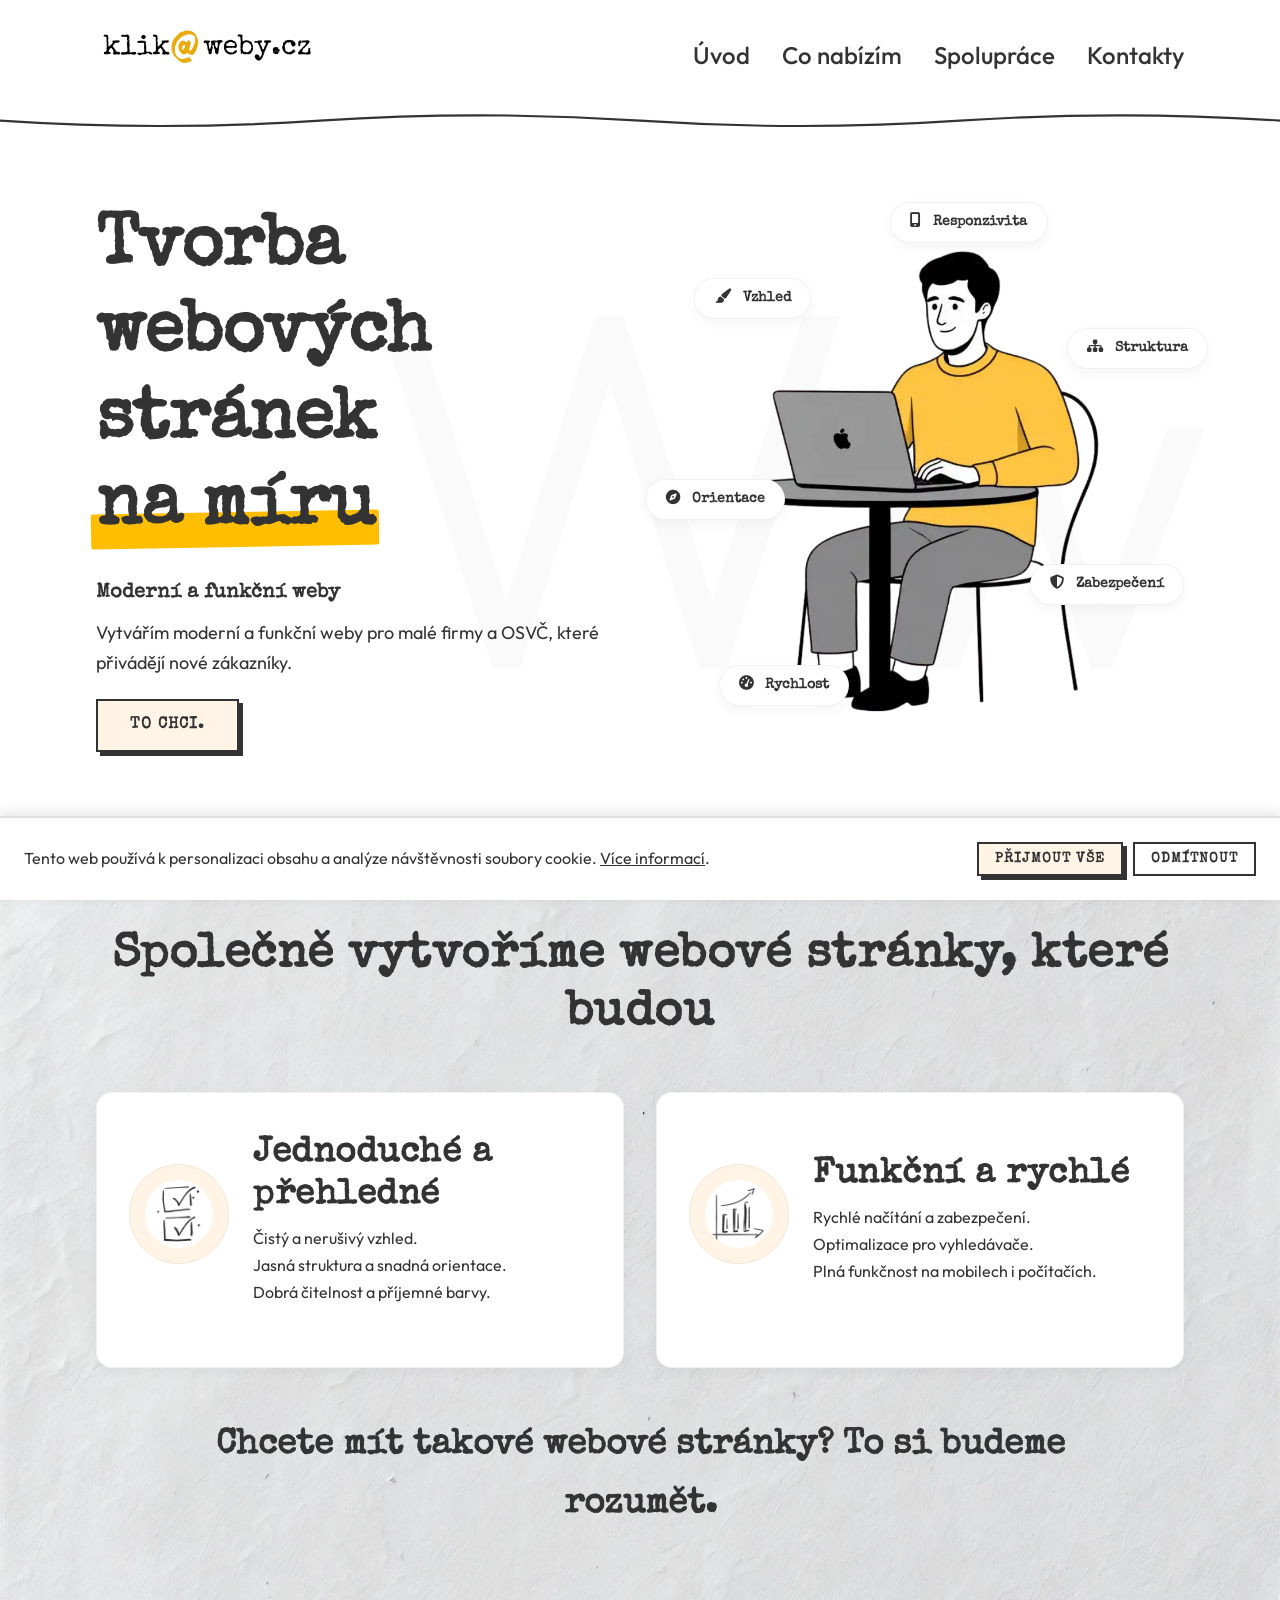
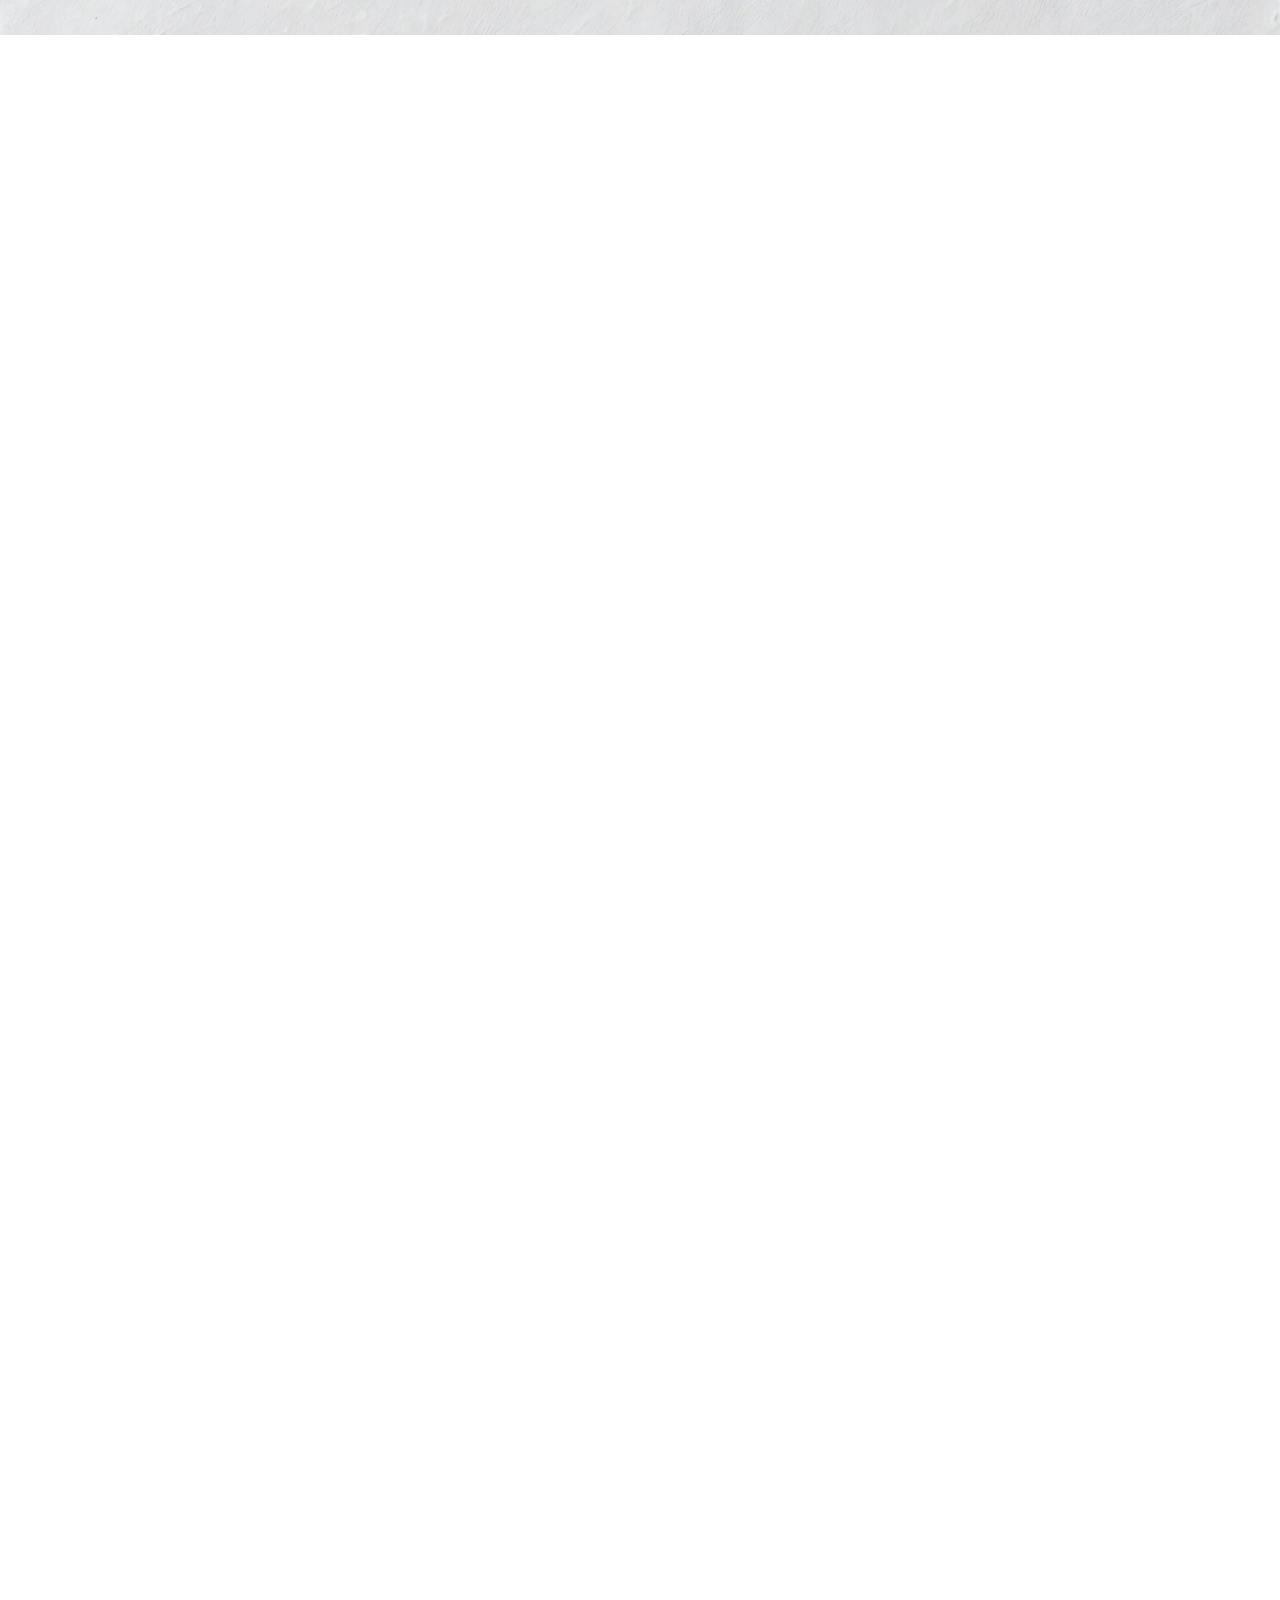
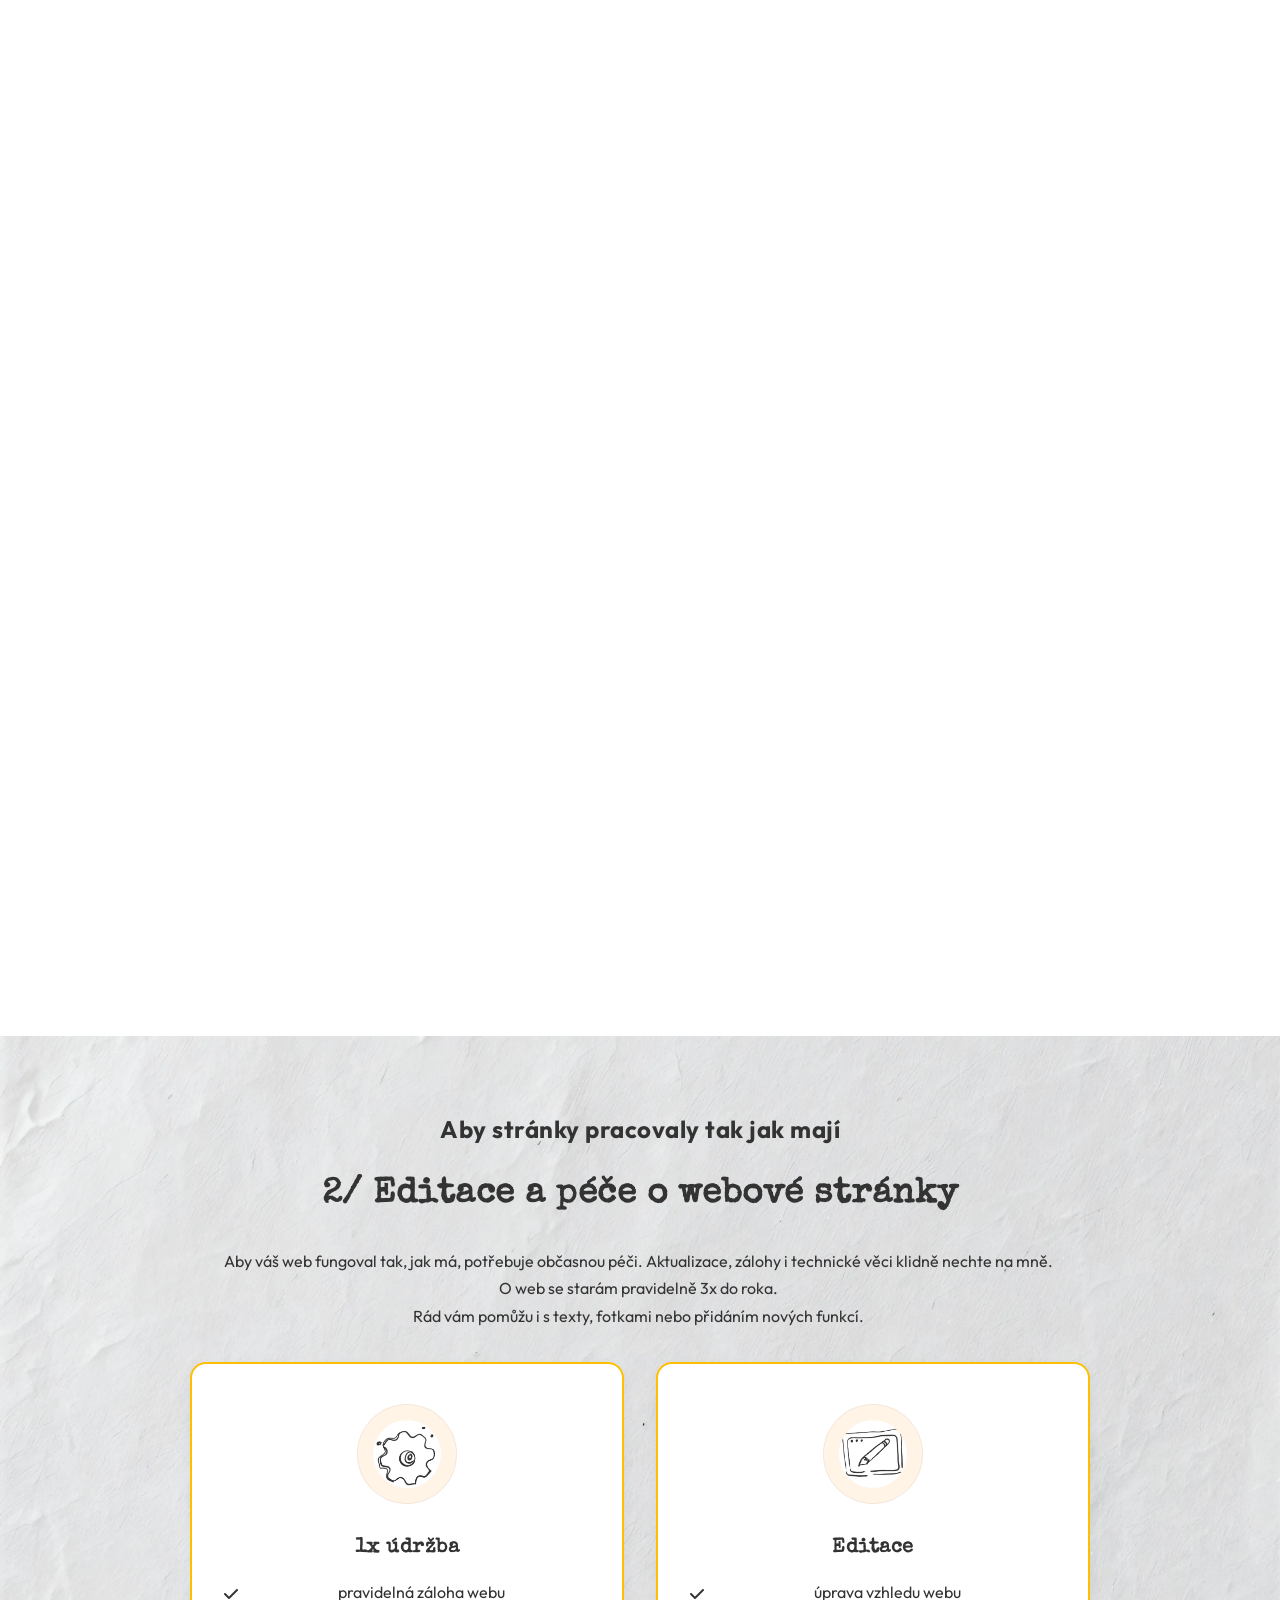
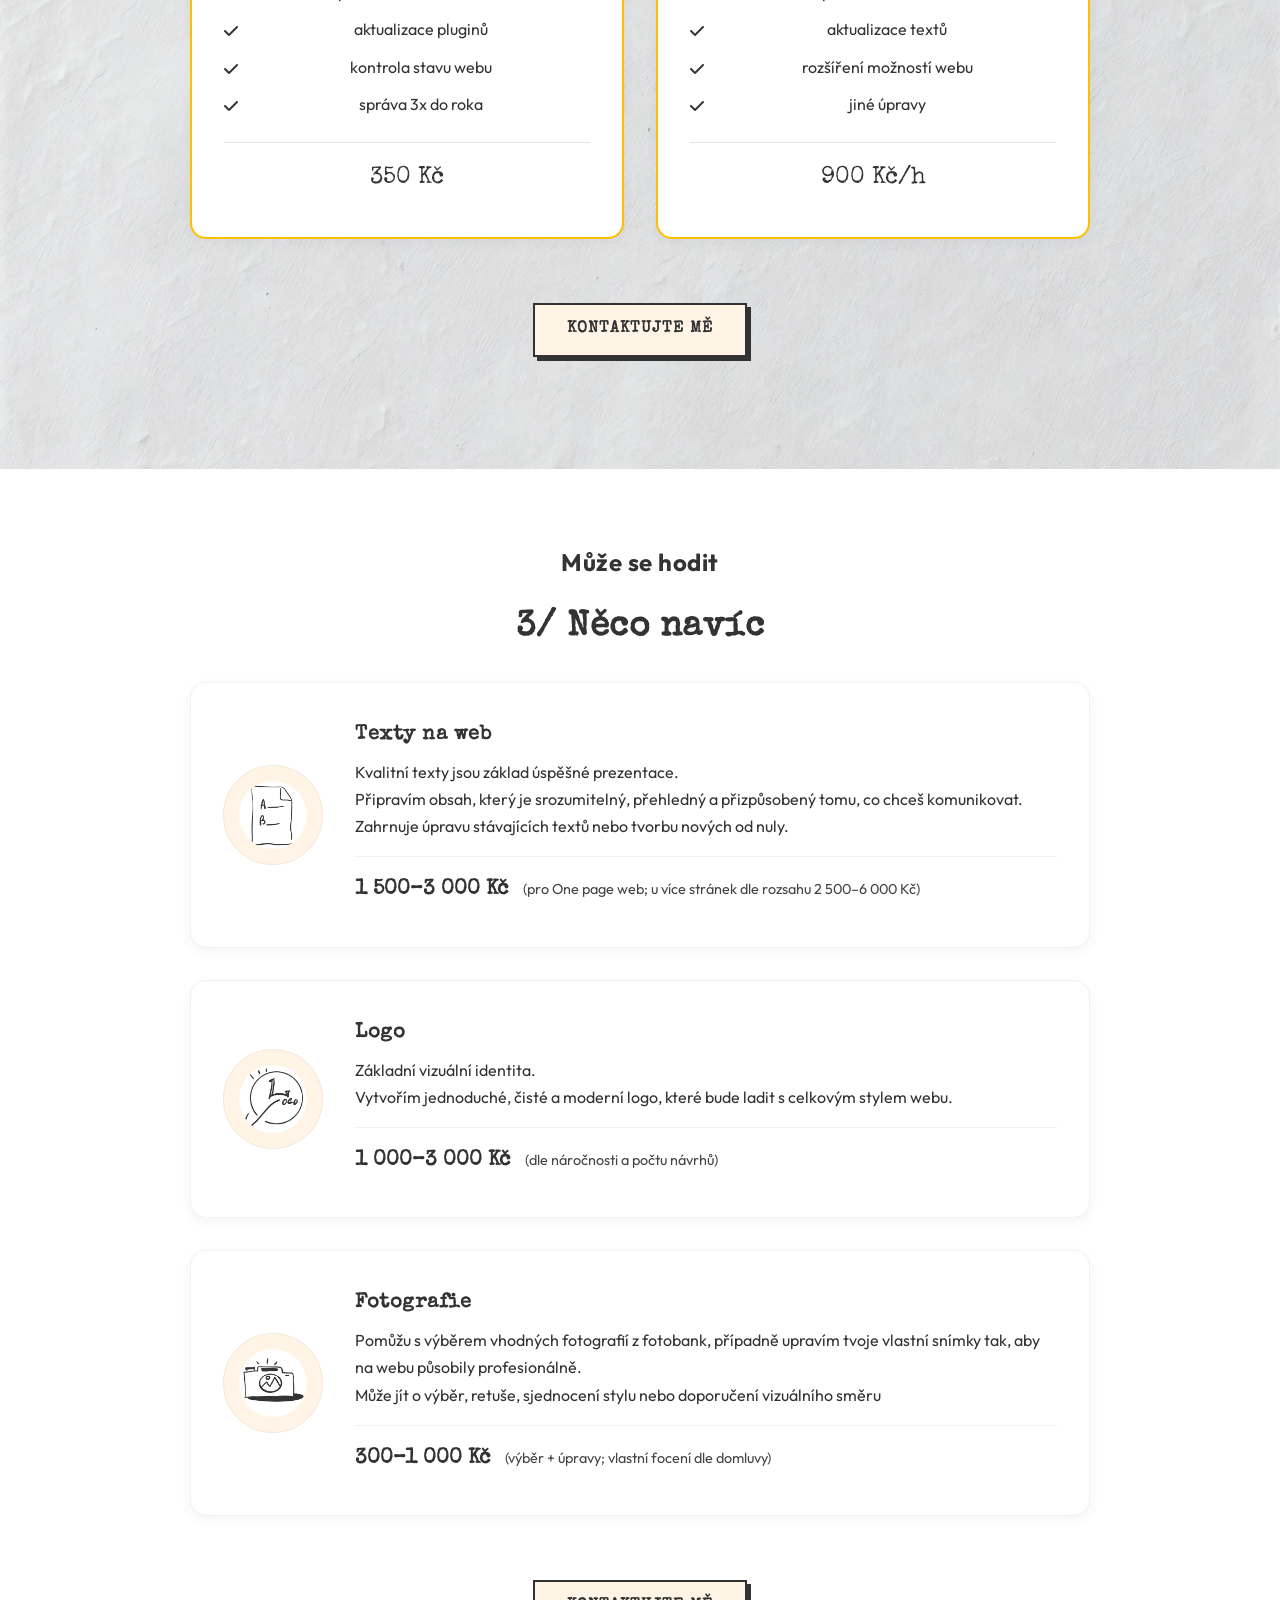
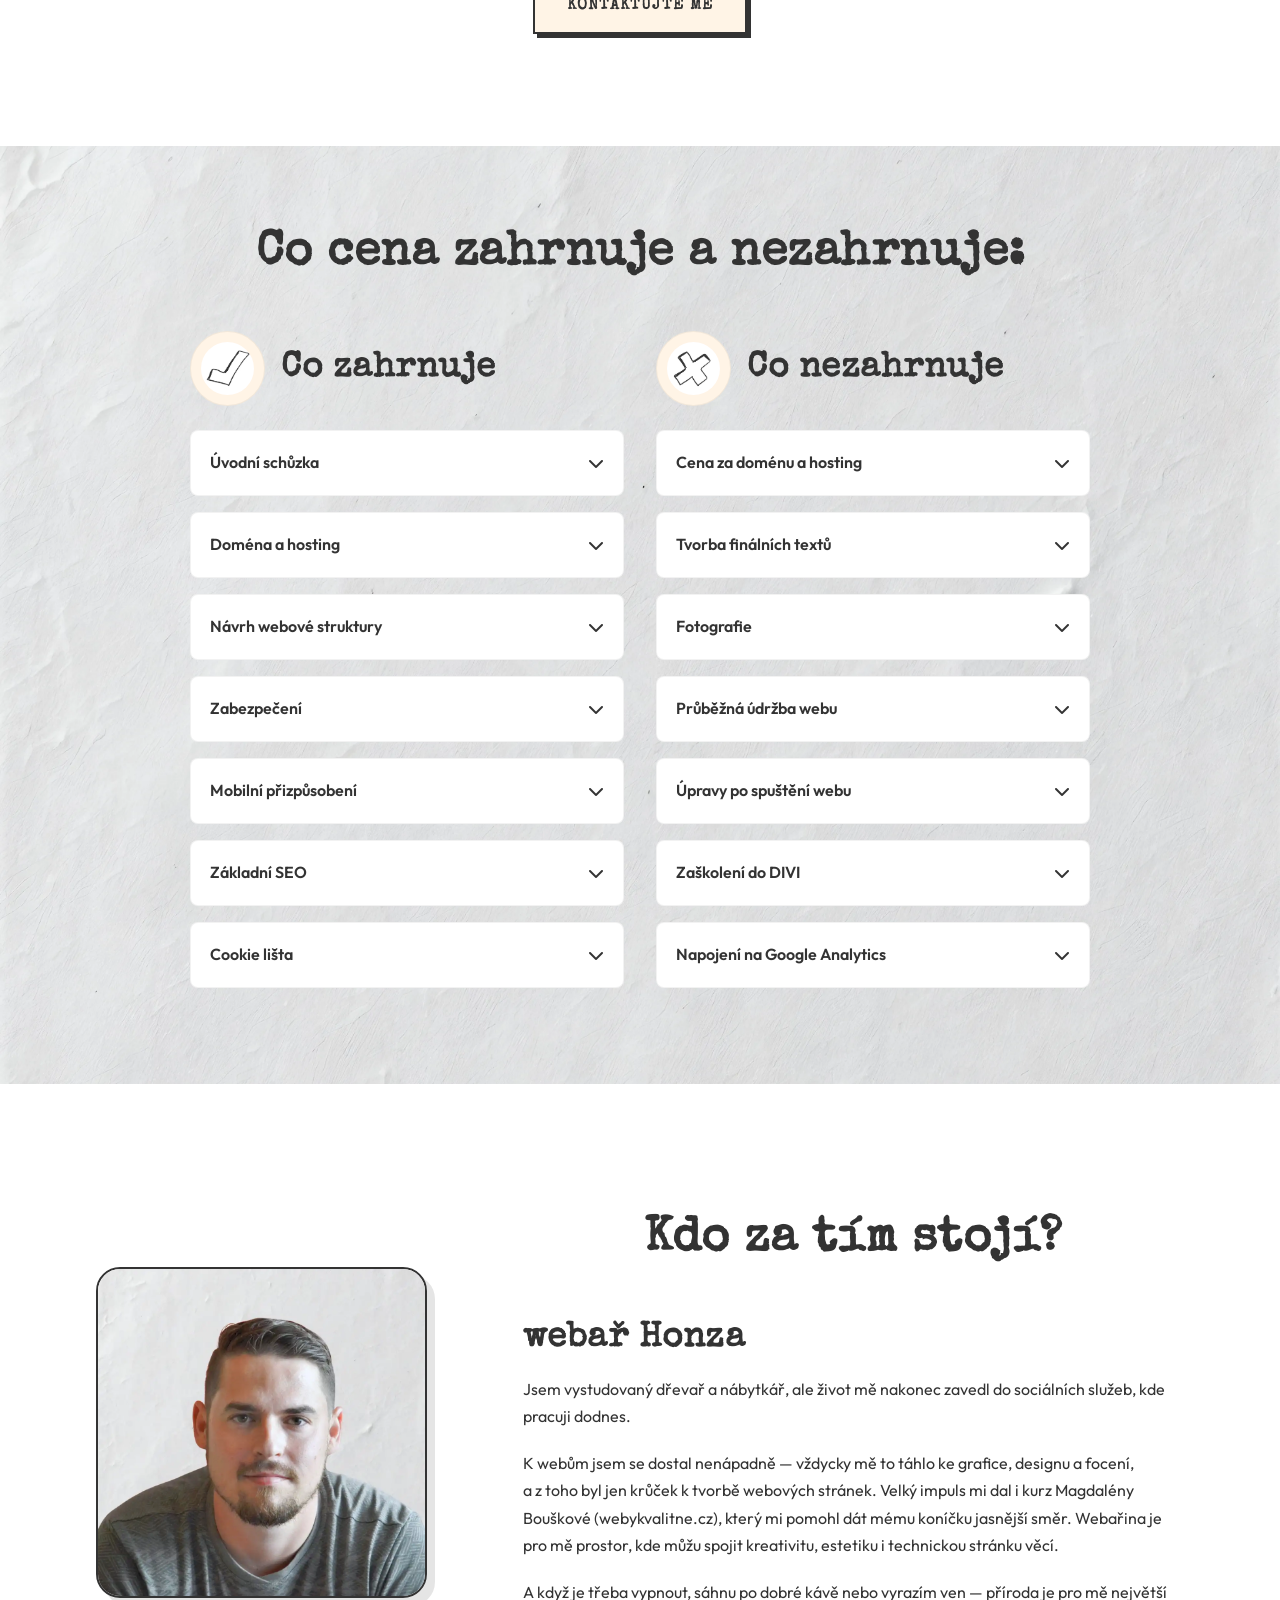
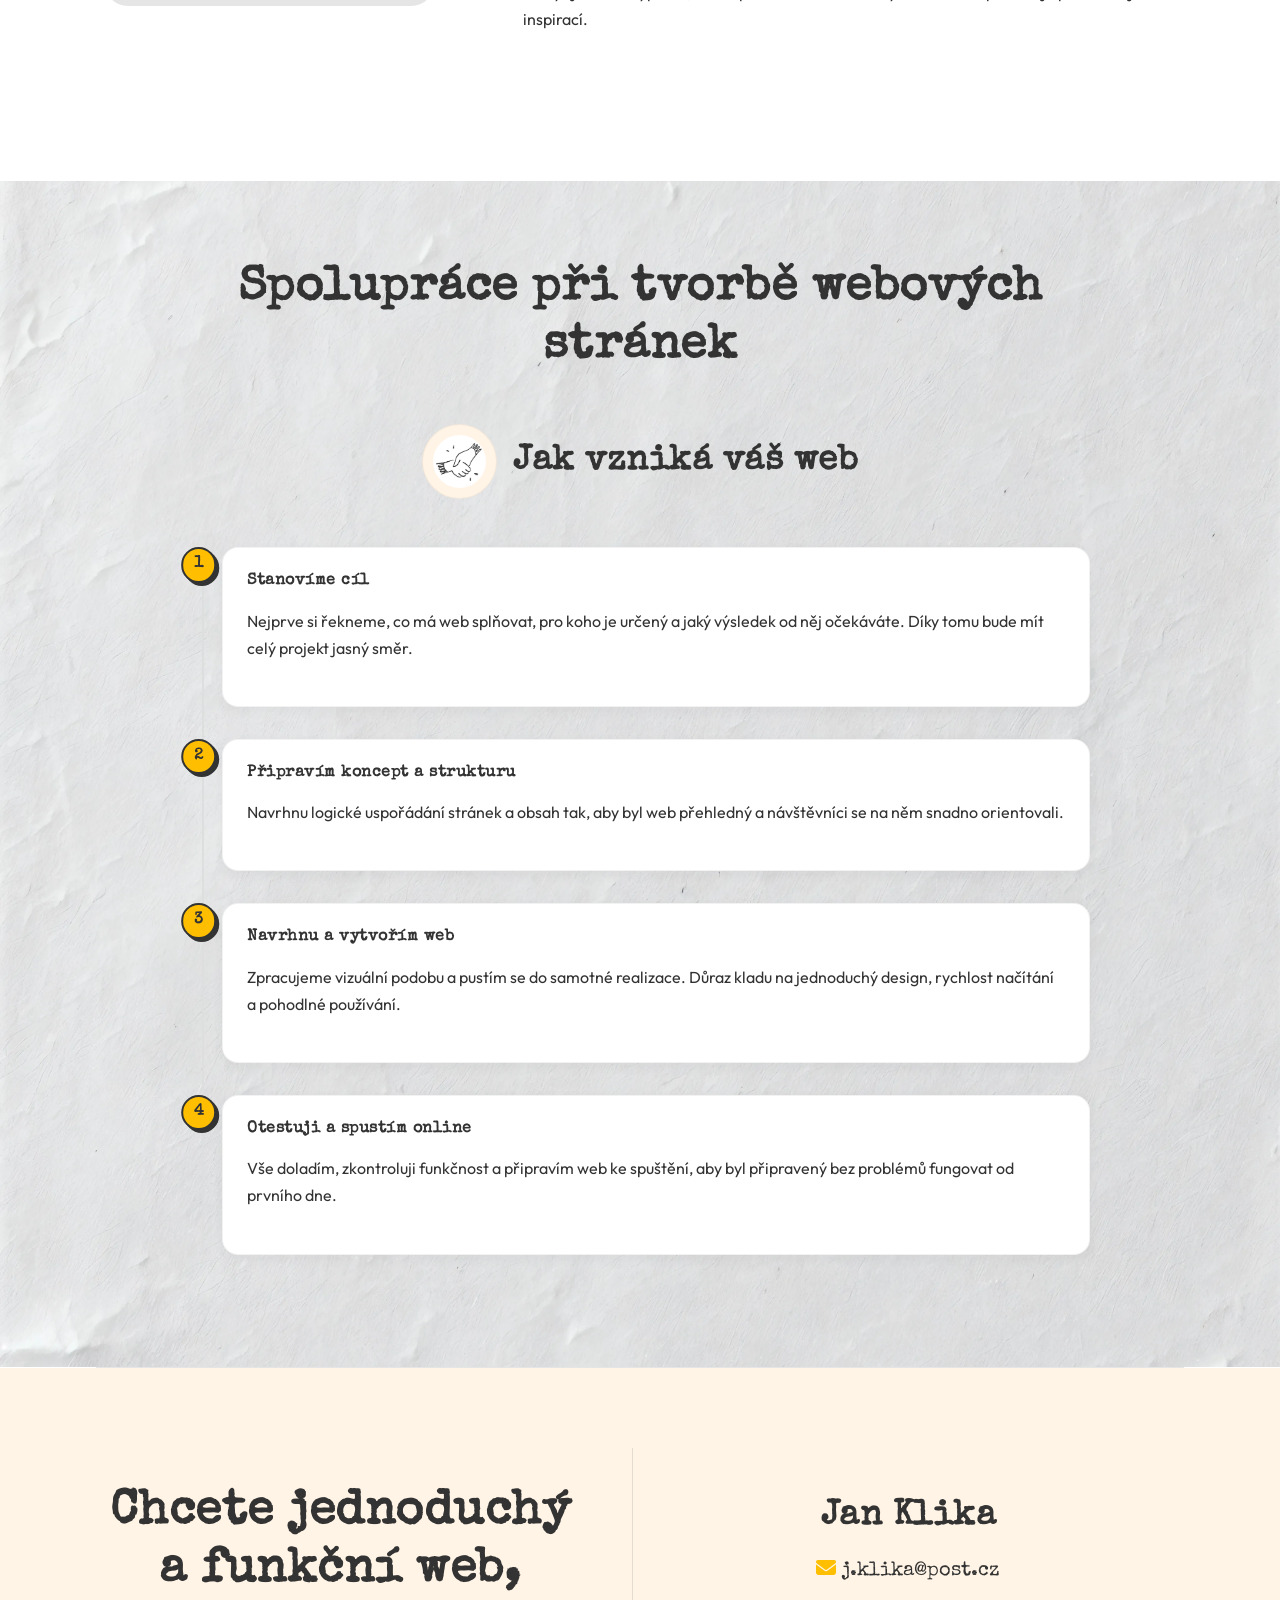
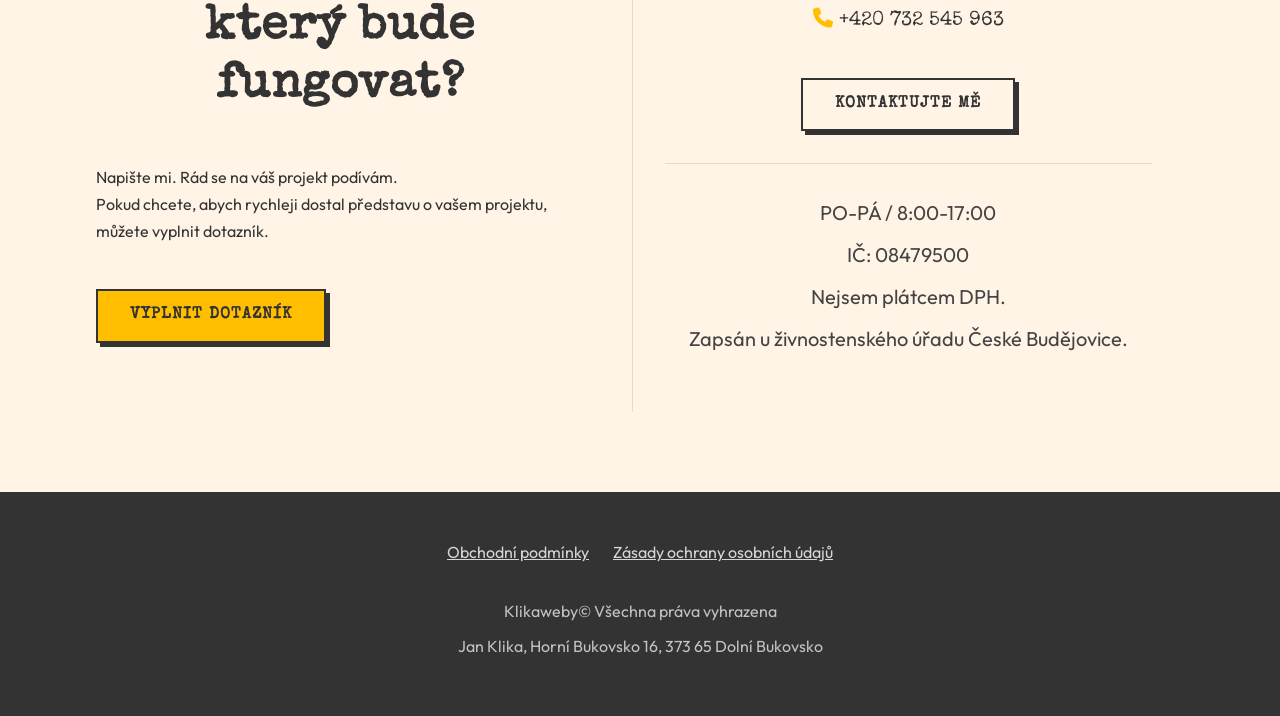
==== commit 57783821: "povoleni indexace" ====
--- a/index.html
+++ b/index.html
@@ -5,7 +5,7 @@
     <meta charset="UTF-8">
     <meta name="viewport" content="width=device-width, initial-scale=1.0">
     <title>Jan Klika | Tvorba webových stránek na míru</title>
-    <meta name="robots" content="noindex, nofollow">
+    <meta name="robots" content="index, follow">
     <meta name="description"
         content="Vytvářím moderní a funkční weby pro malé firmy a OSVČ, které přivádějí nové zákazníky.">
     <meta property="og:title" content="Jan Klika | Tvorba webových stránek na míru">
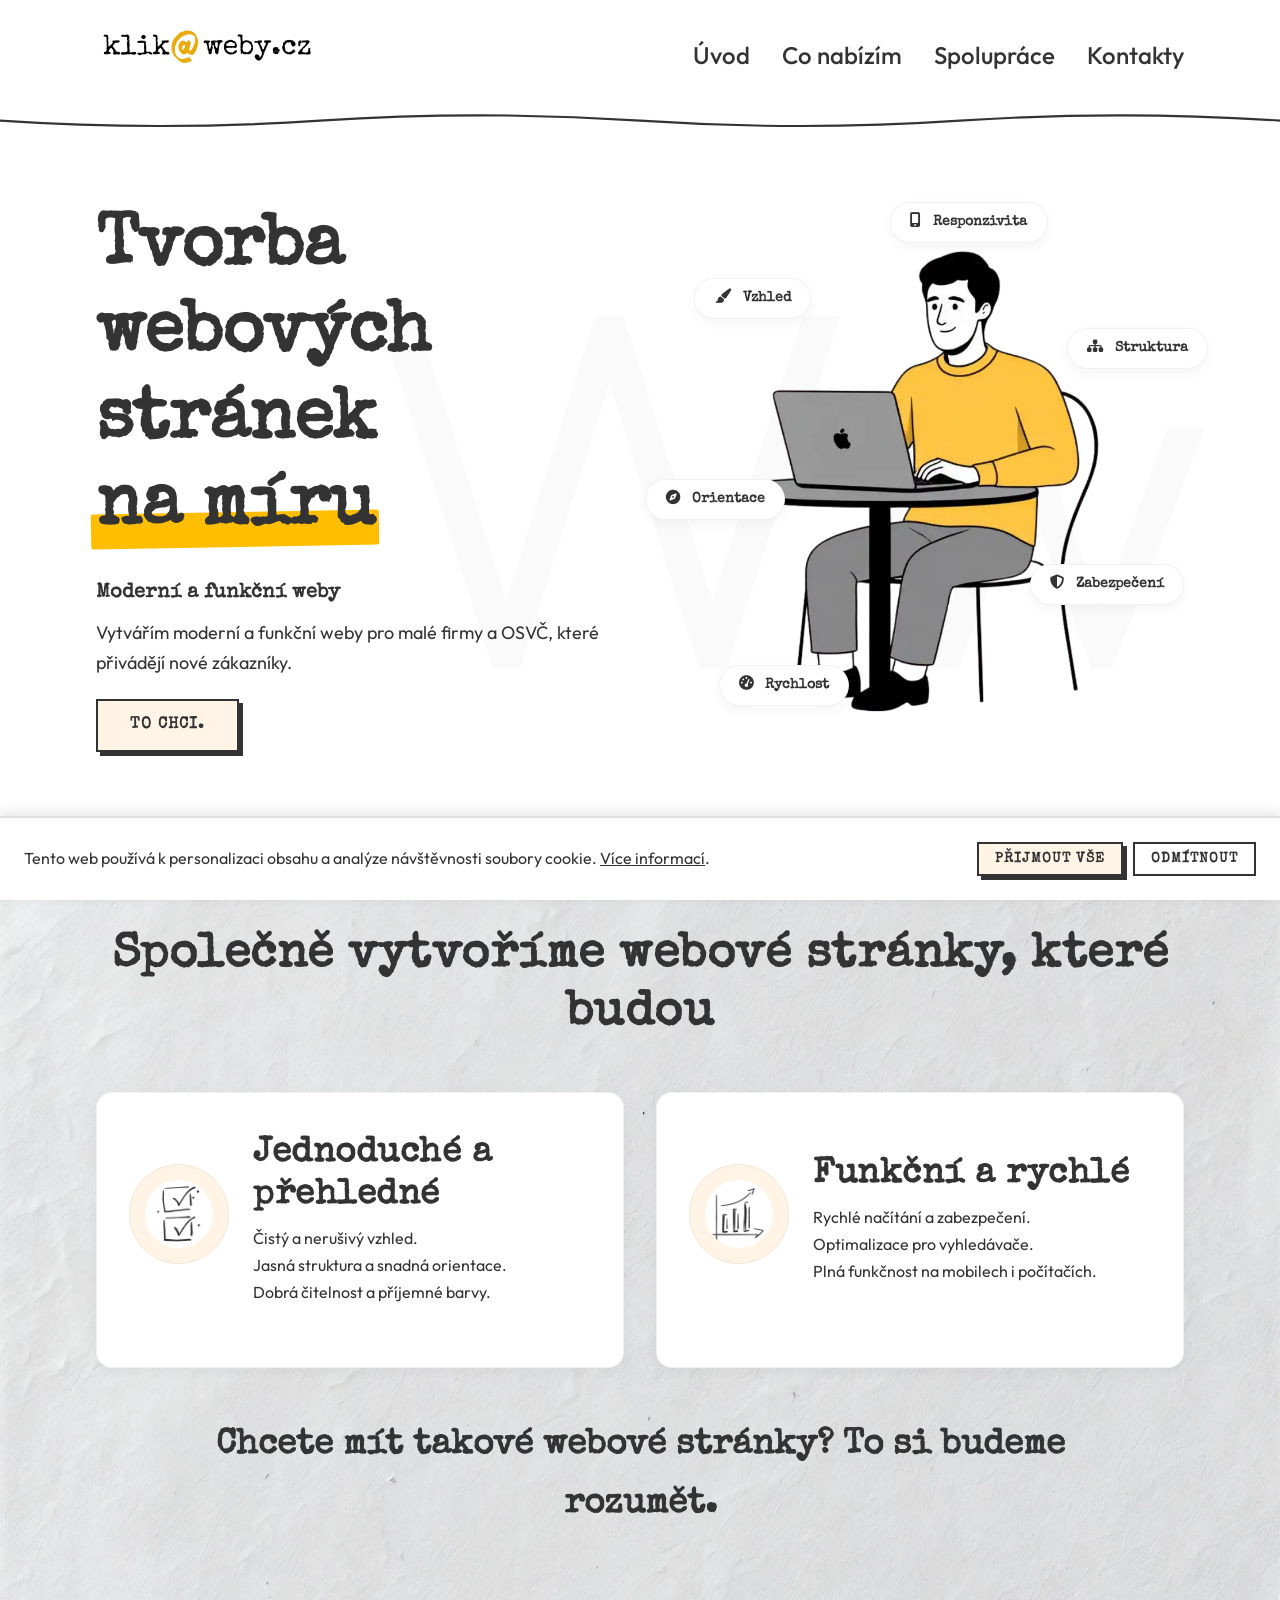
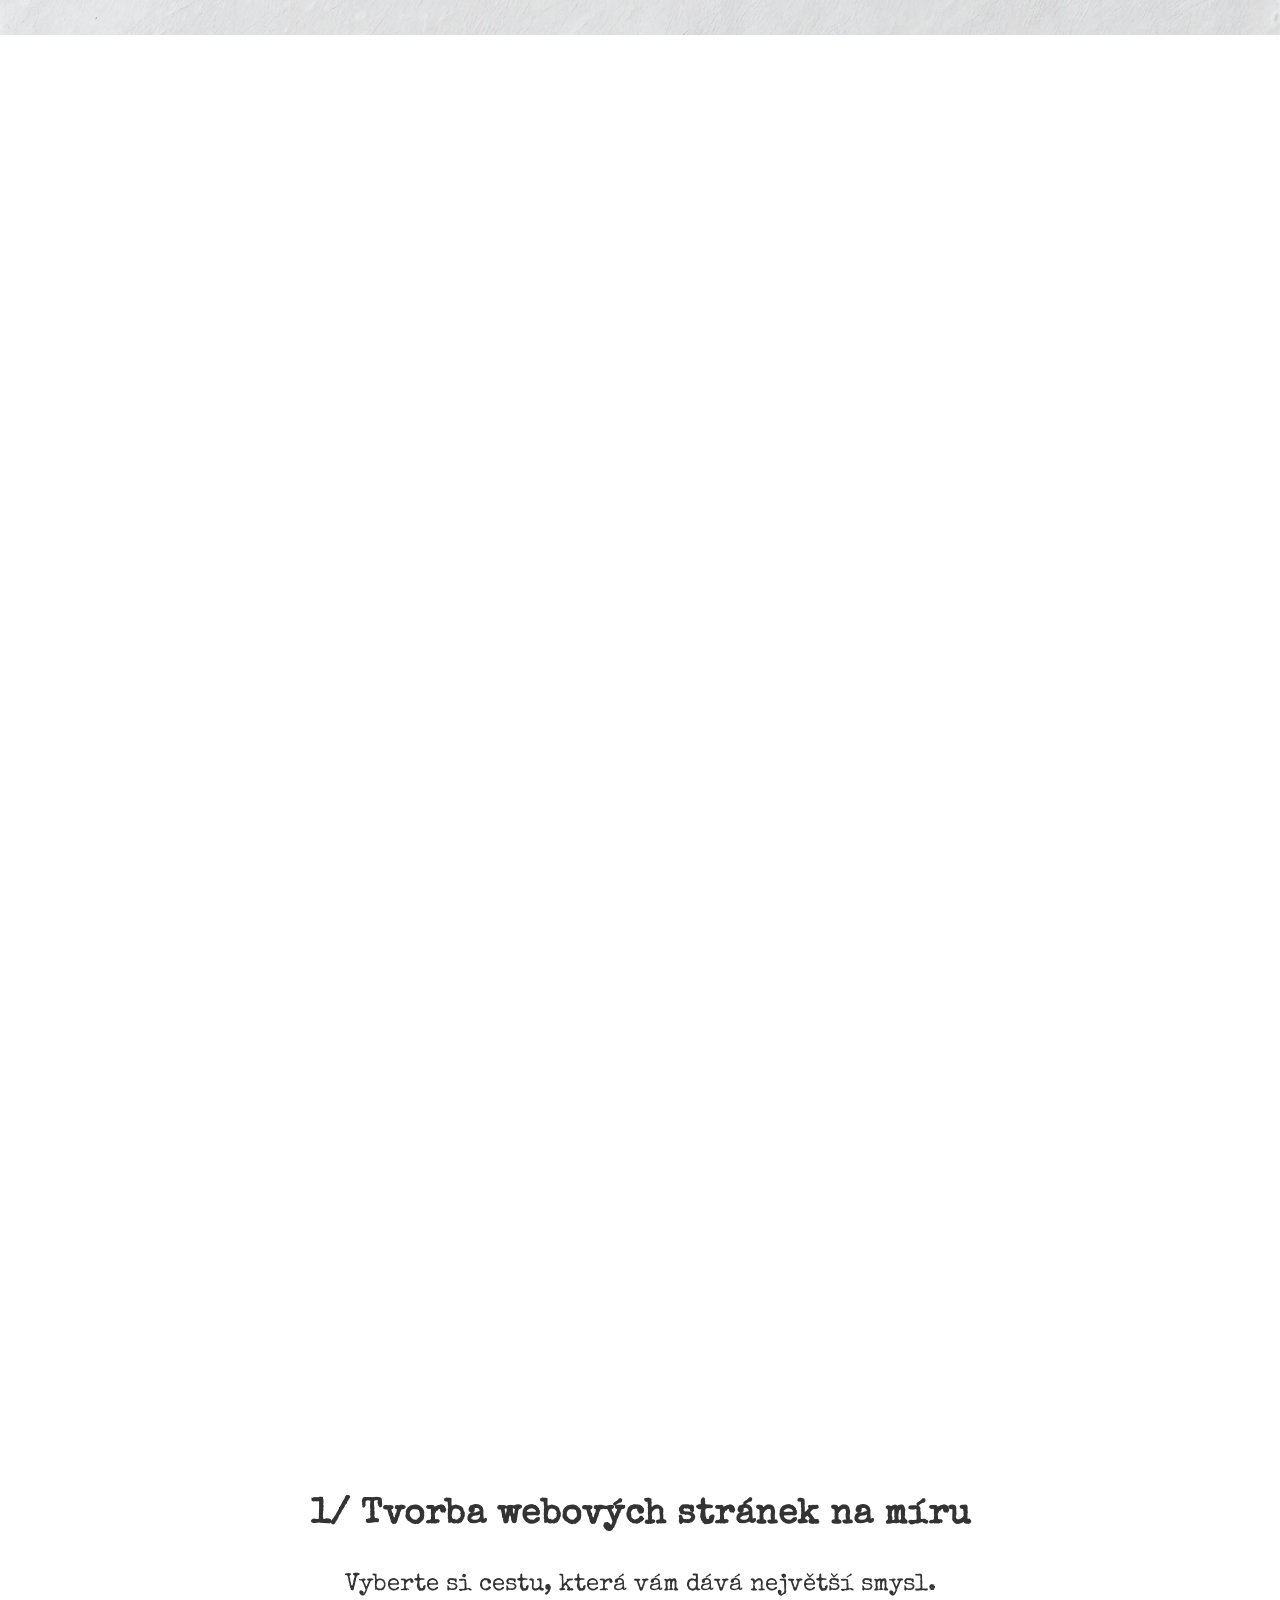
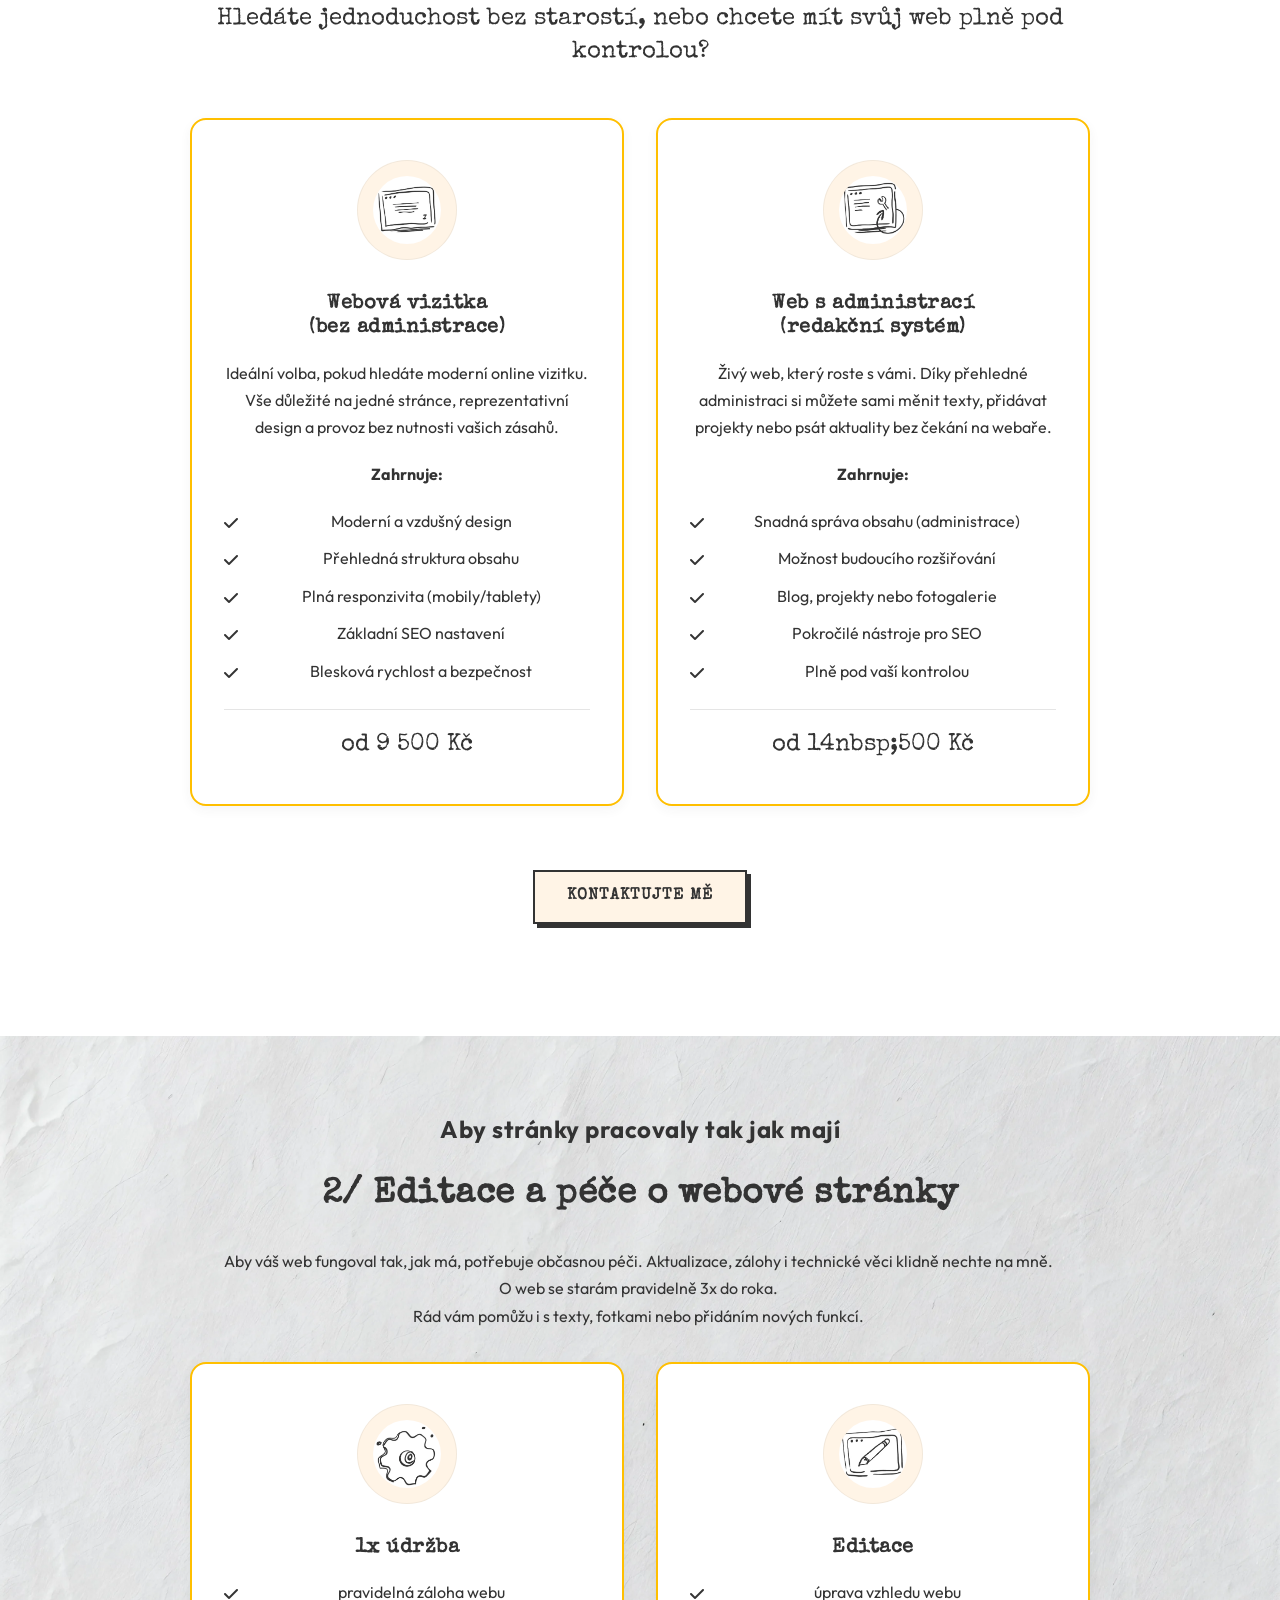
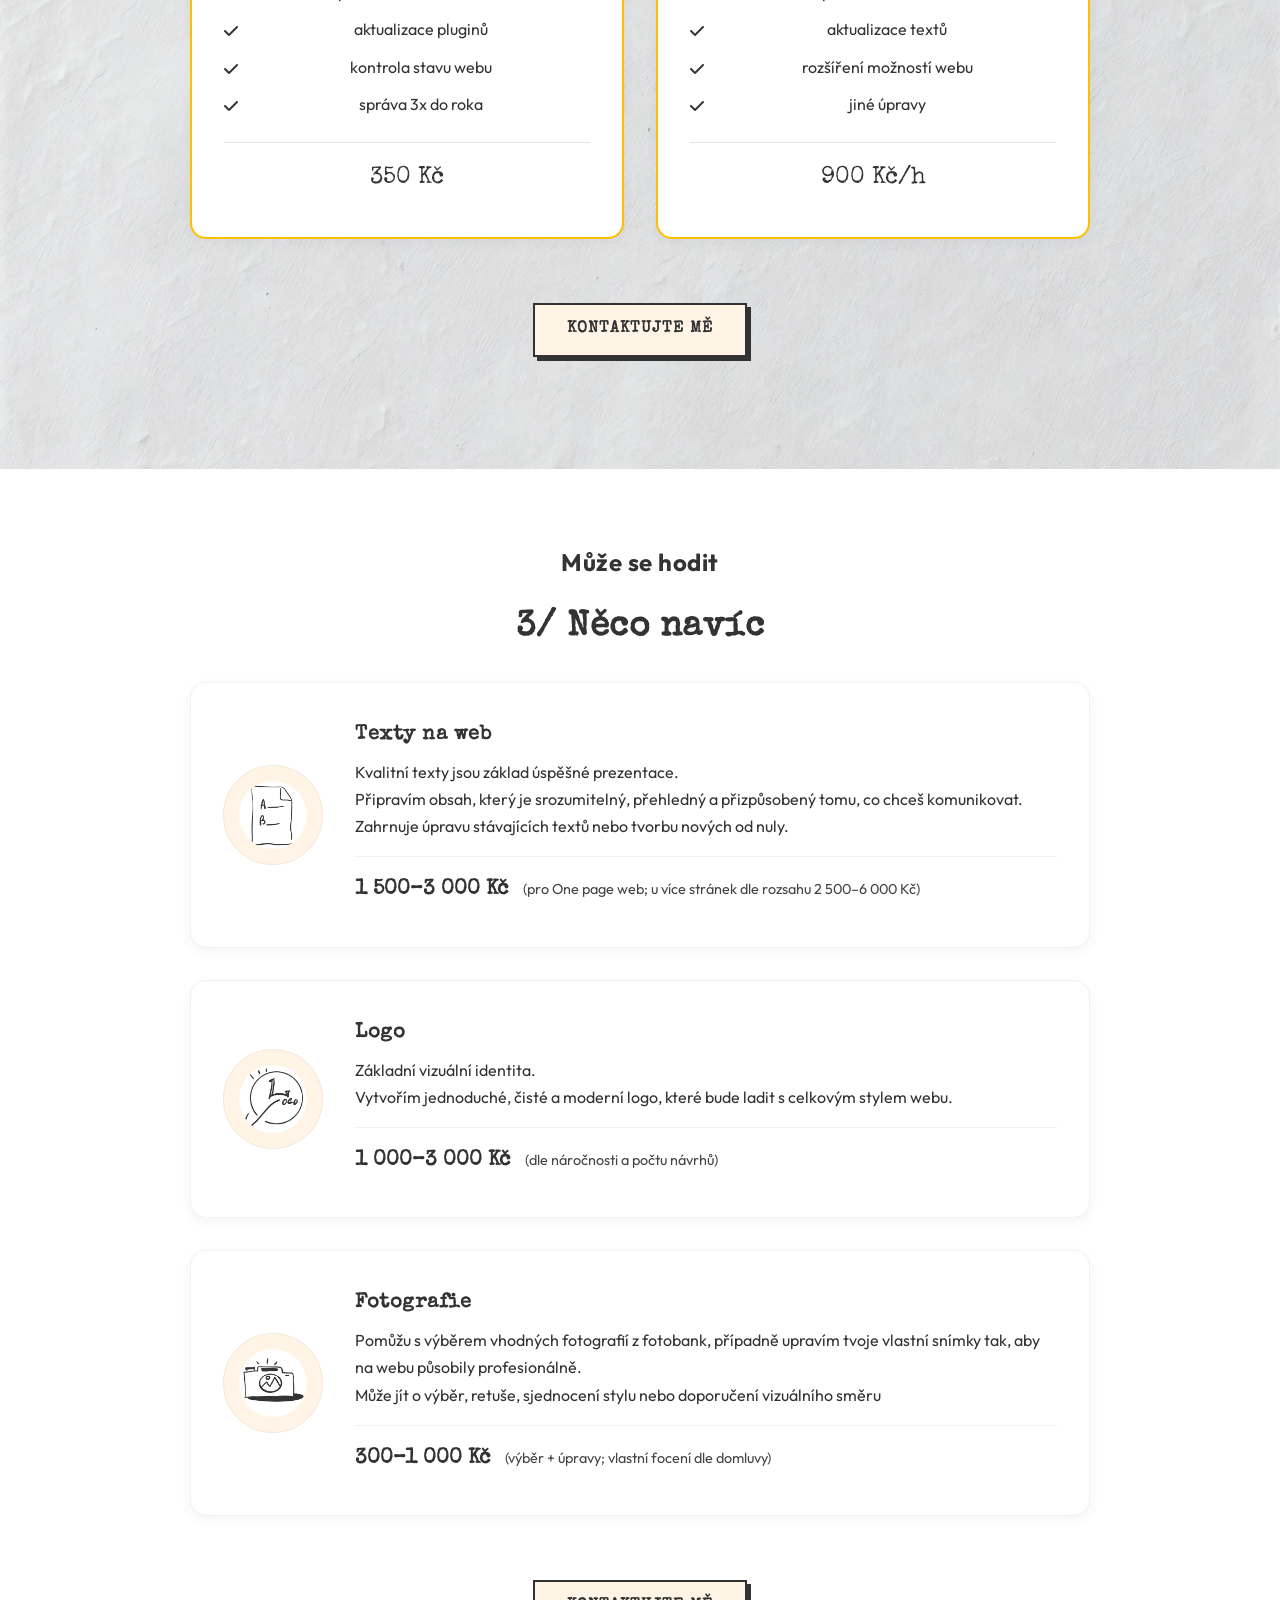
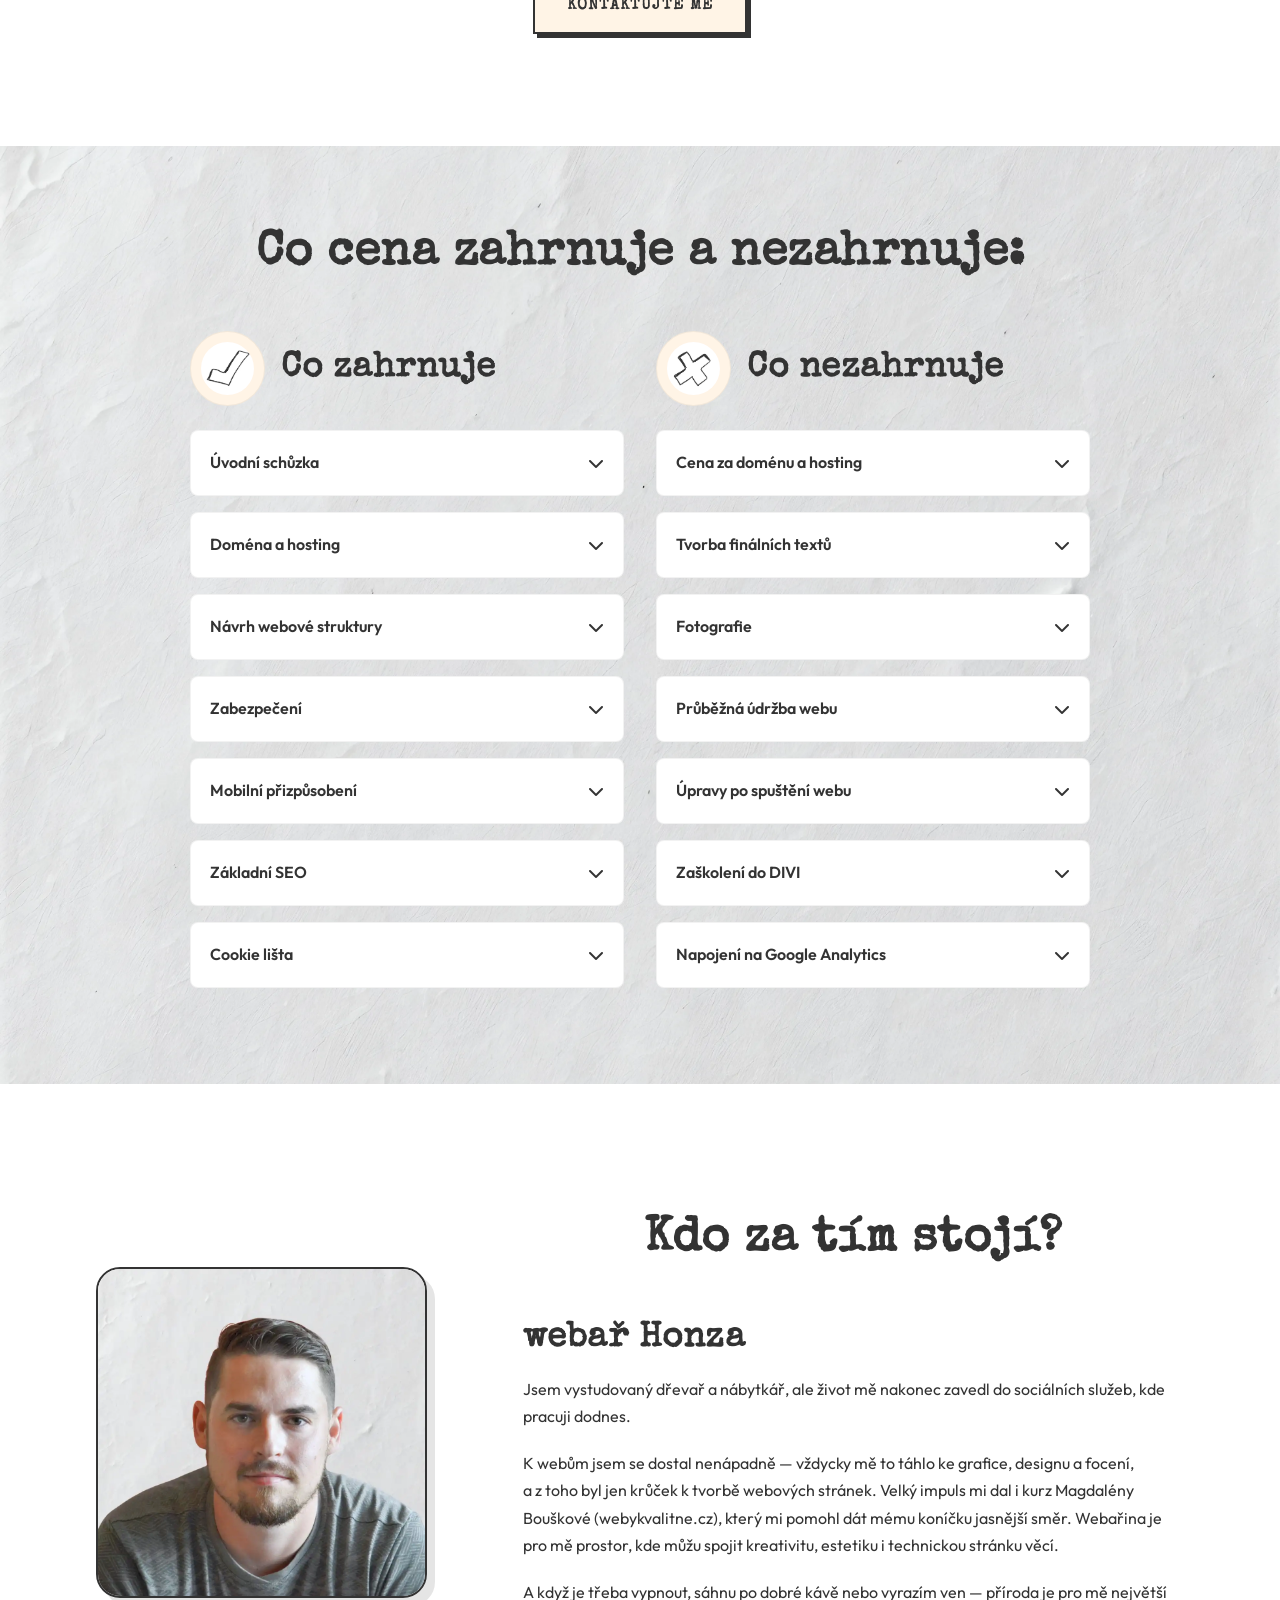
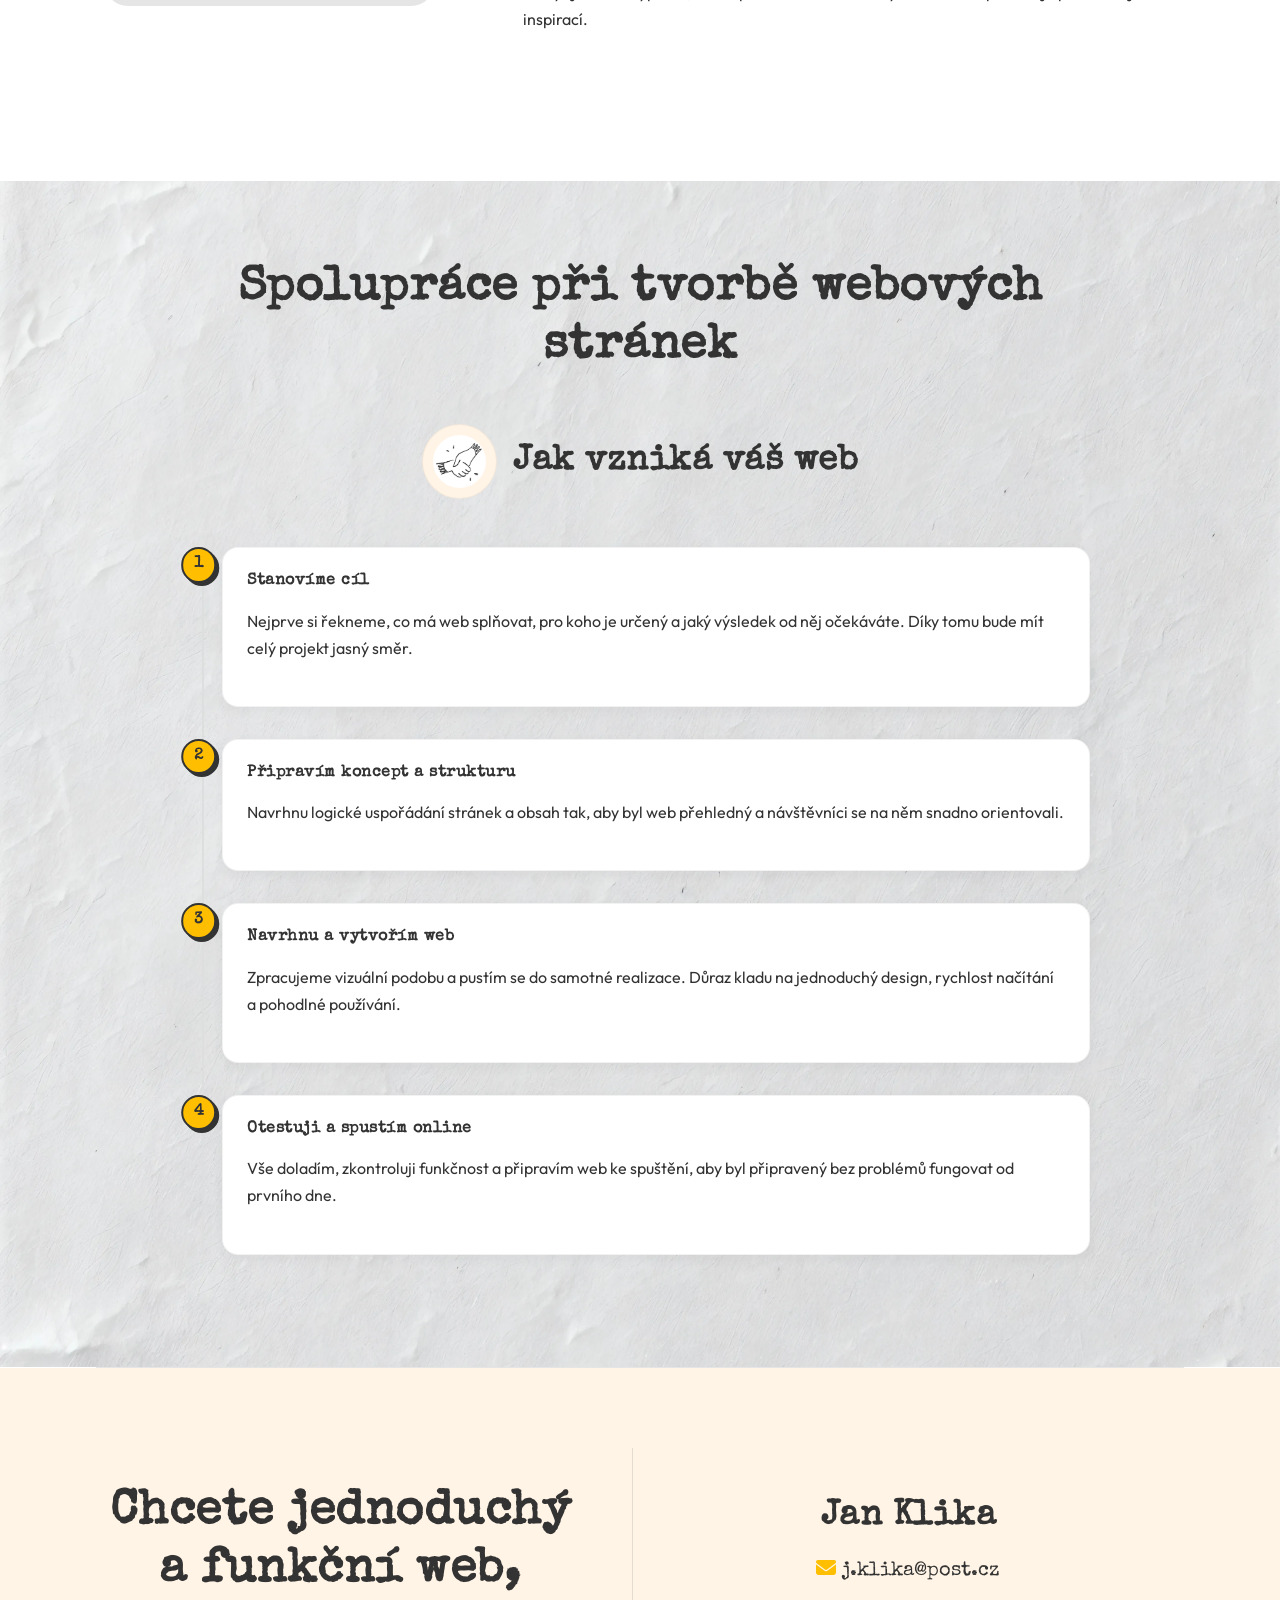
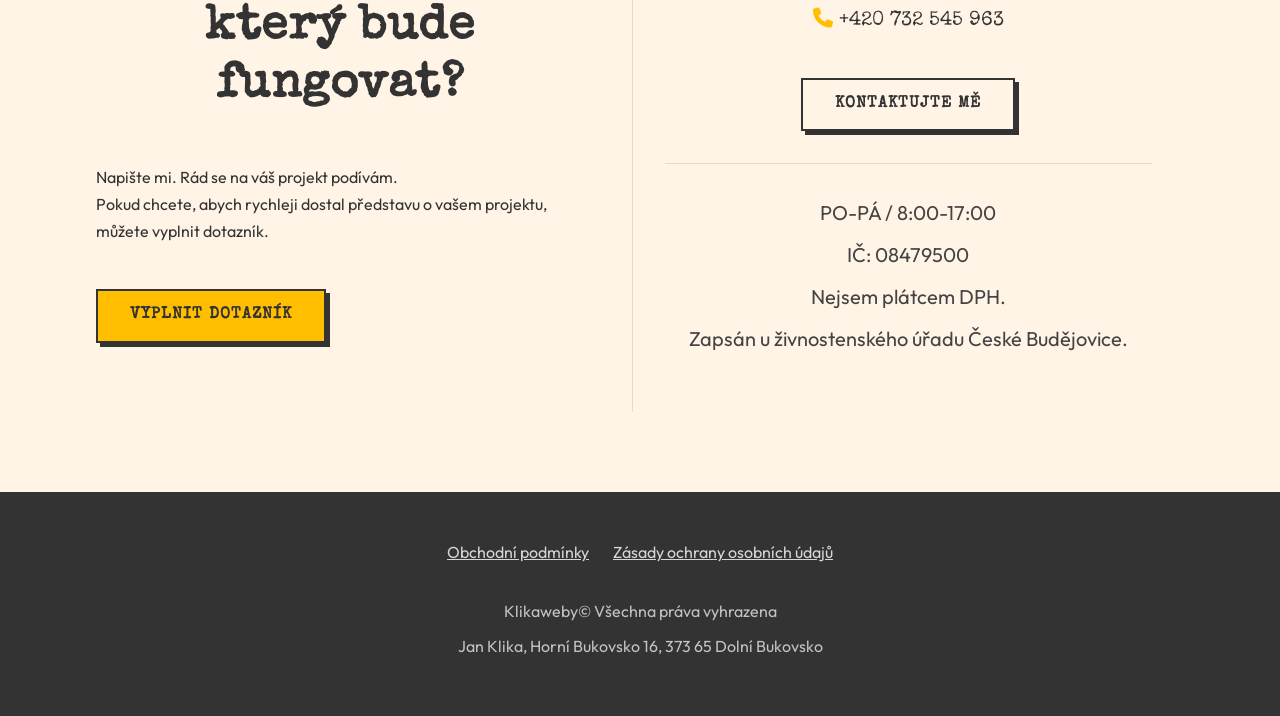
==== commit 1964511c: "uprava ceny" ====
--- a/index.html
+++ b/index.html
@@ -228,7 +228,7 @@
                             <li>Základní SEO nastavení</li>
                             <li>Blesková rychlost a&nbsp;bezpečnost</li>
                         </ul>
-                        <div class="price-tag">od 10&nbsp;000&nbsp;Kč</div>
+                        <div class="price-tag">od 9&nbsp;500&nbsp;Kč</div>
                     </div>
 
                     <div class="price-card primary-border">
@@ -245,7 +245,7 @@
                             <li>Pokročilé nástroje pro SEO</li>
                             <li>Plně pod vaší kontrolou</li>
                         </ul>
-                        <div class="price-tag">od 15&nbsp;000&nbsp;Kč</div>
+                        <div class="price-tag">od 14nbsp;500&nbsp;Kč</div>
                     </div>
                 </div>
 
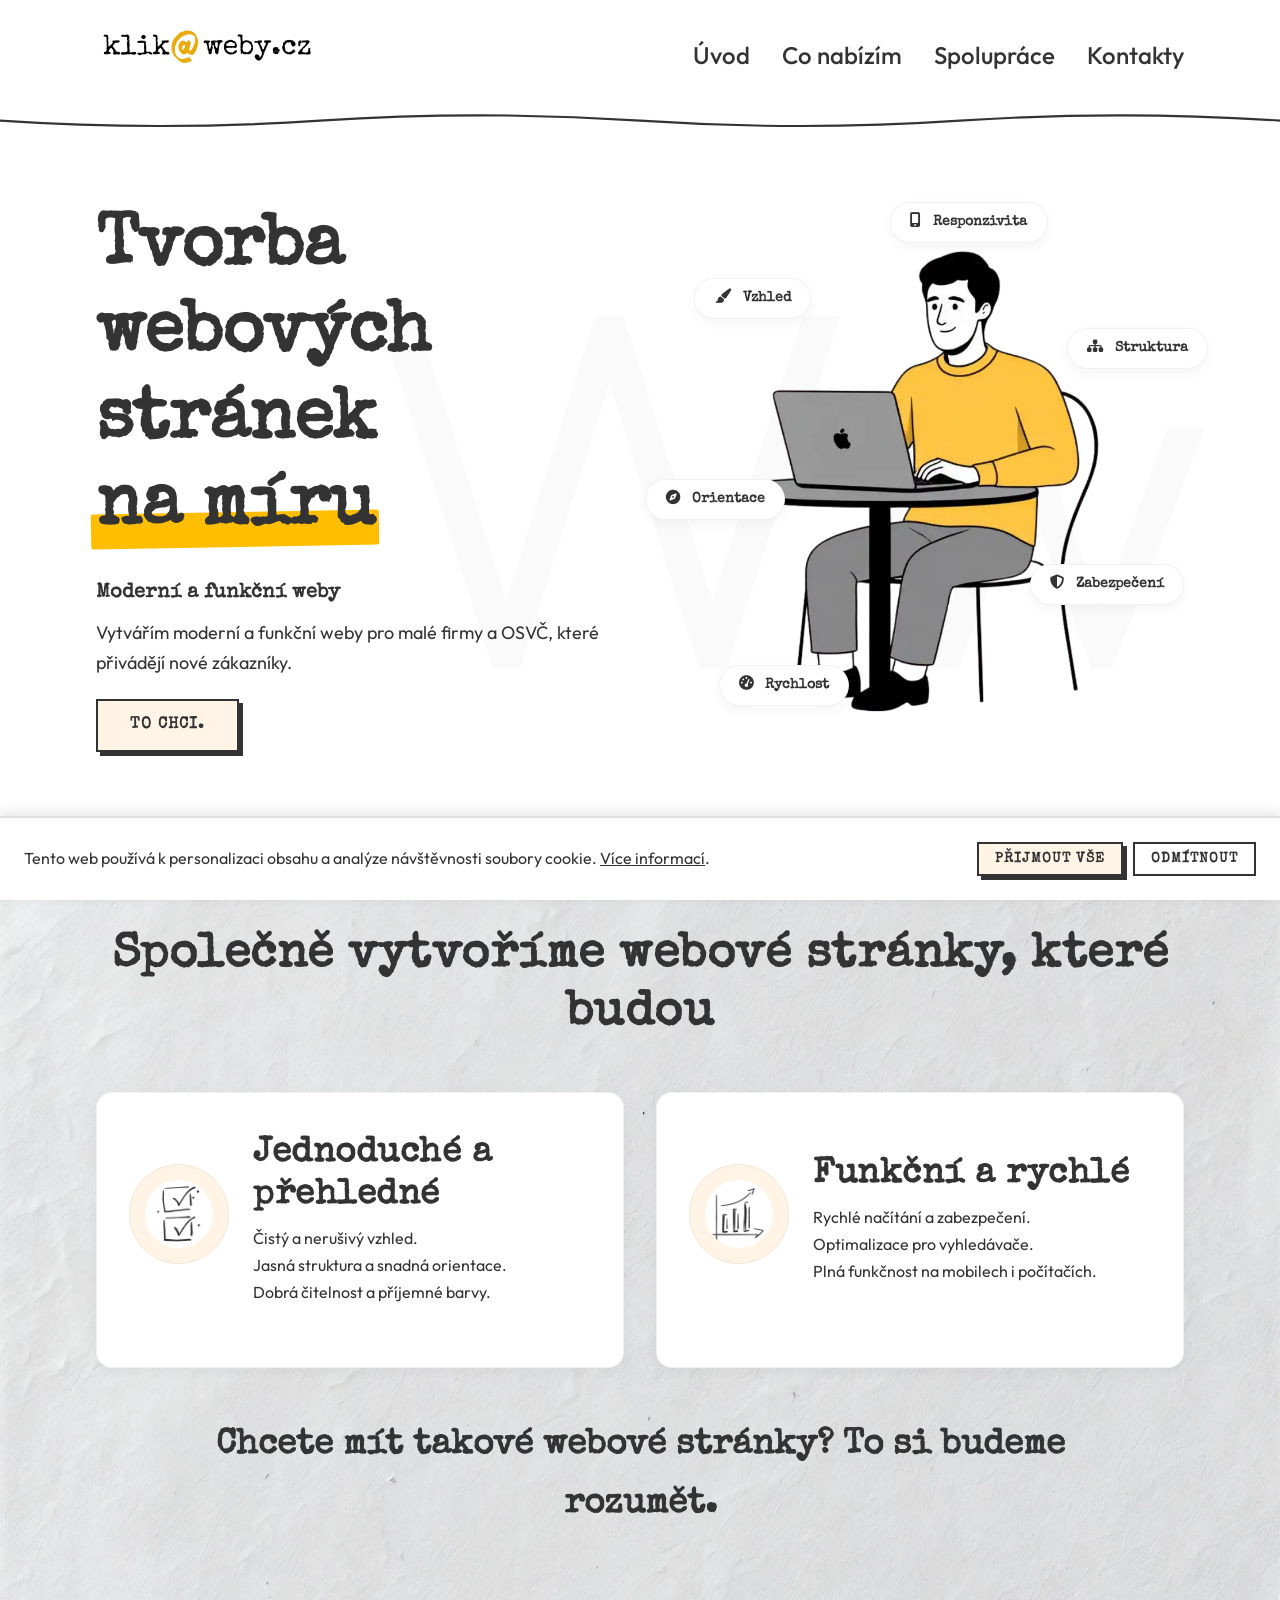
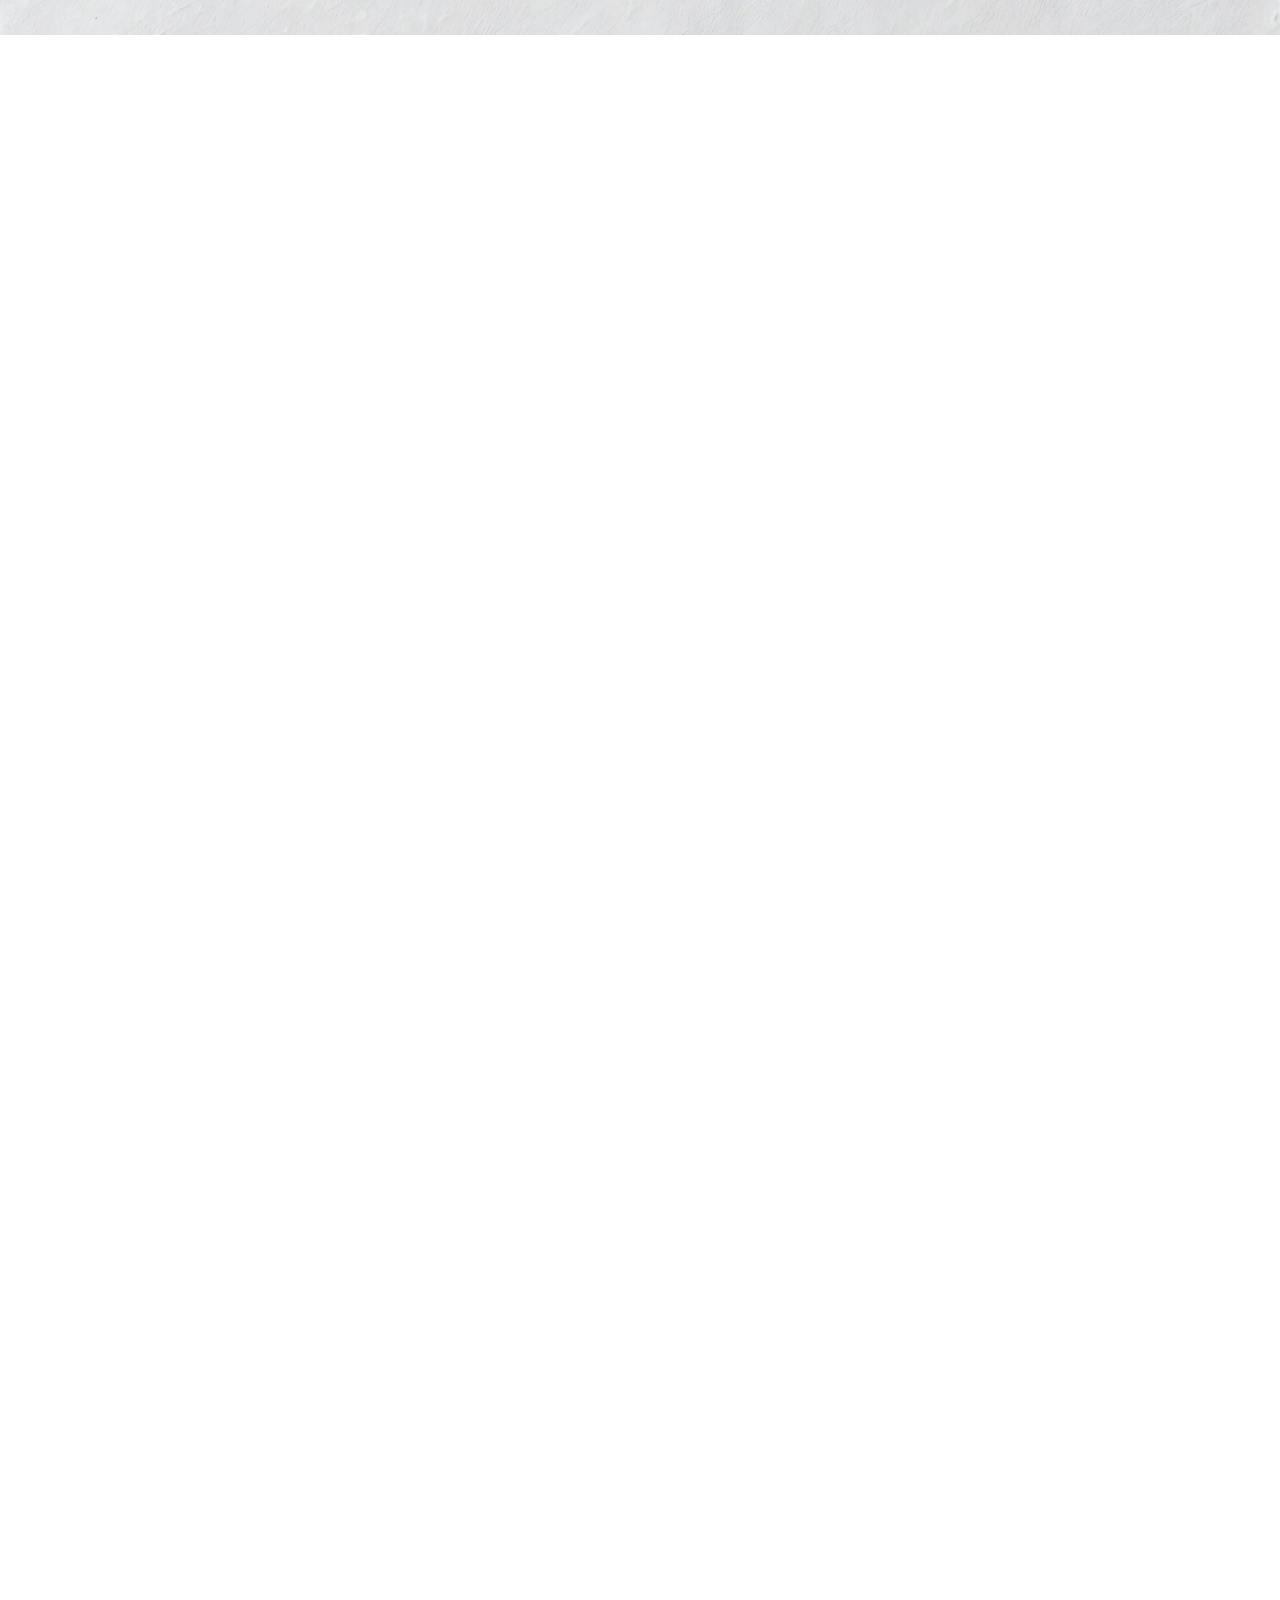
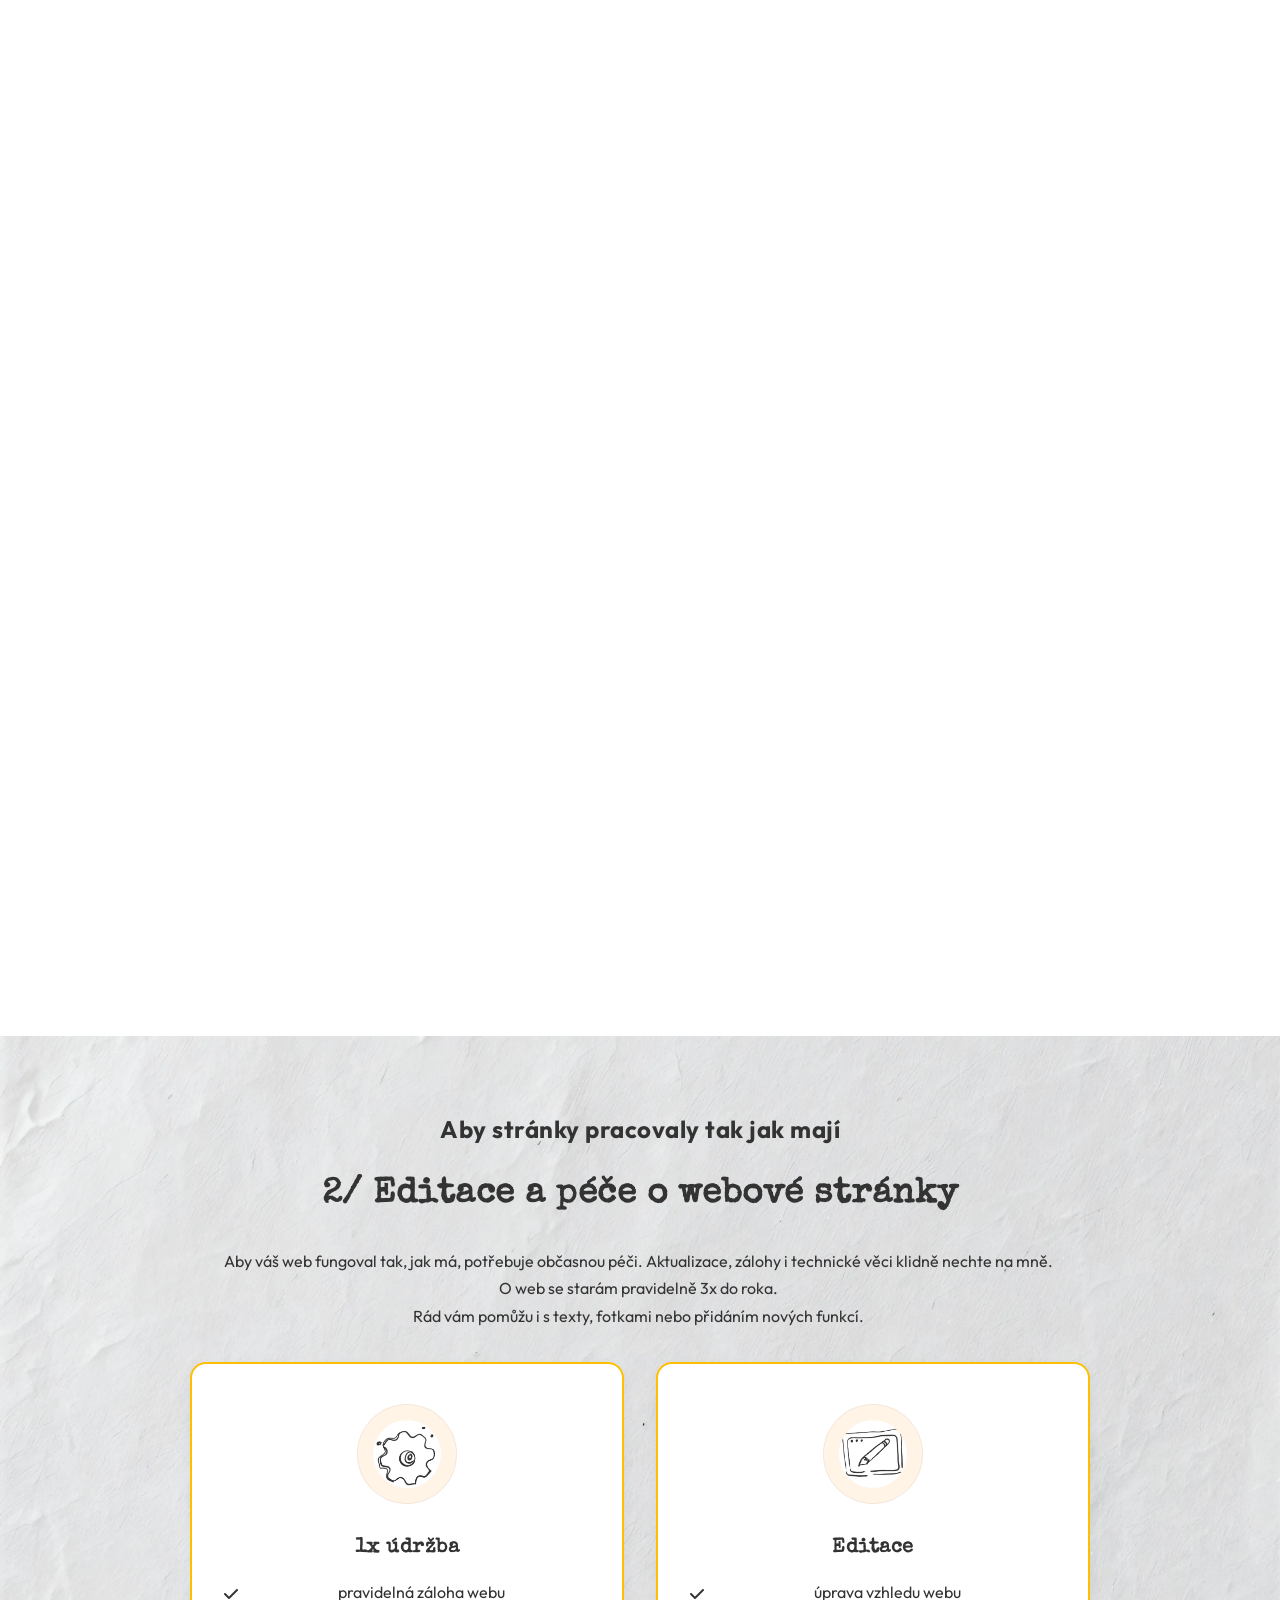
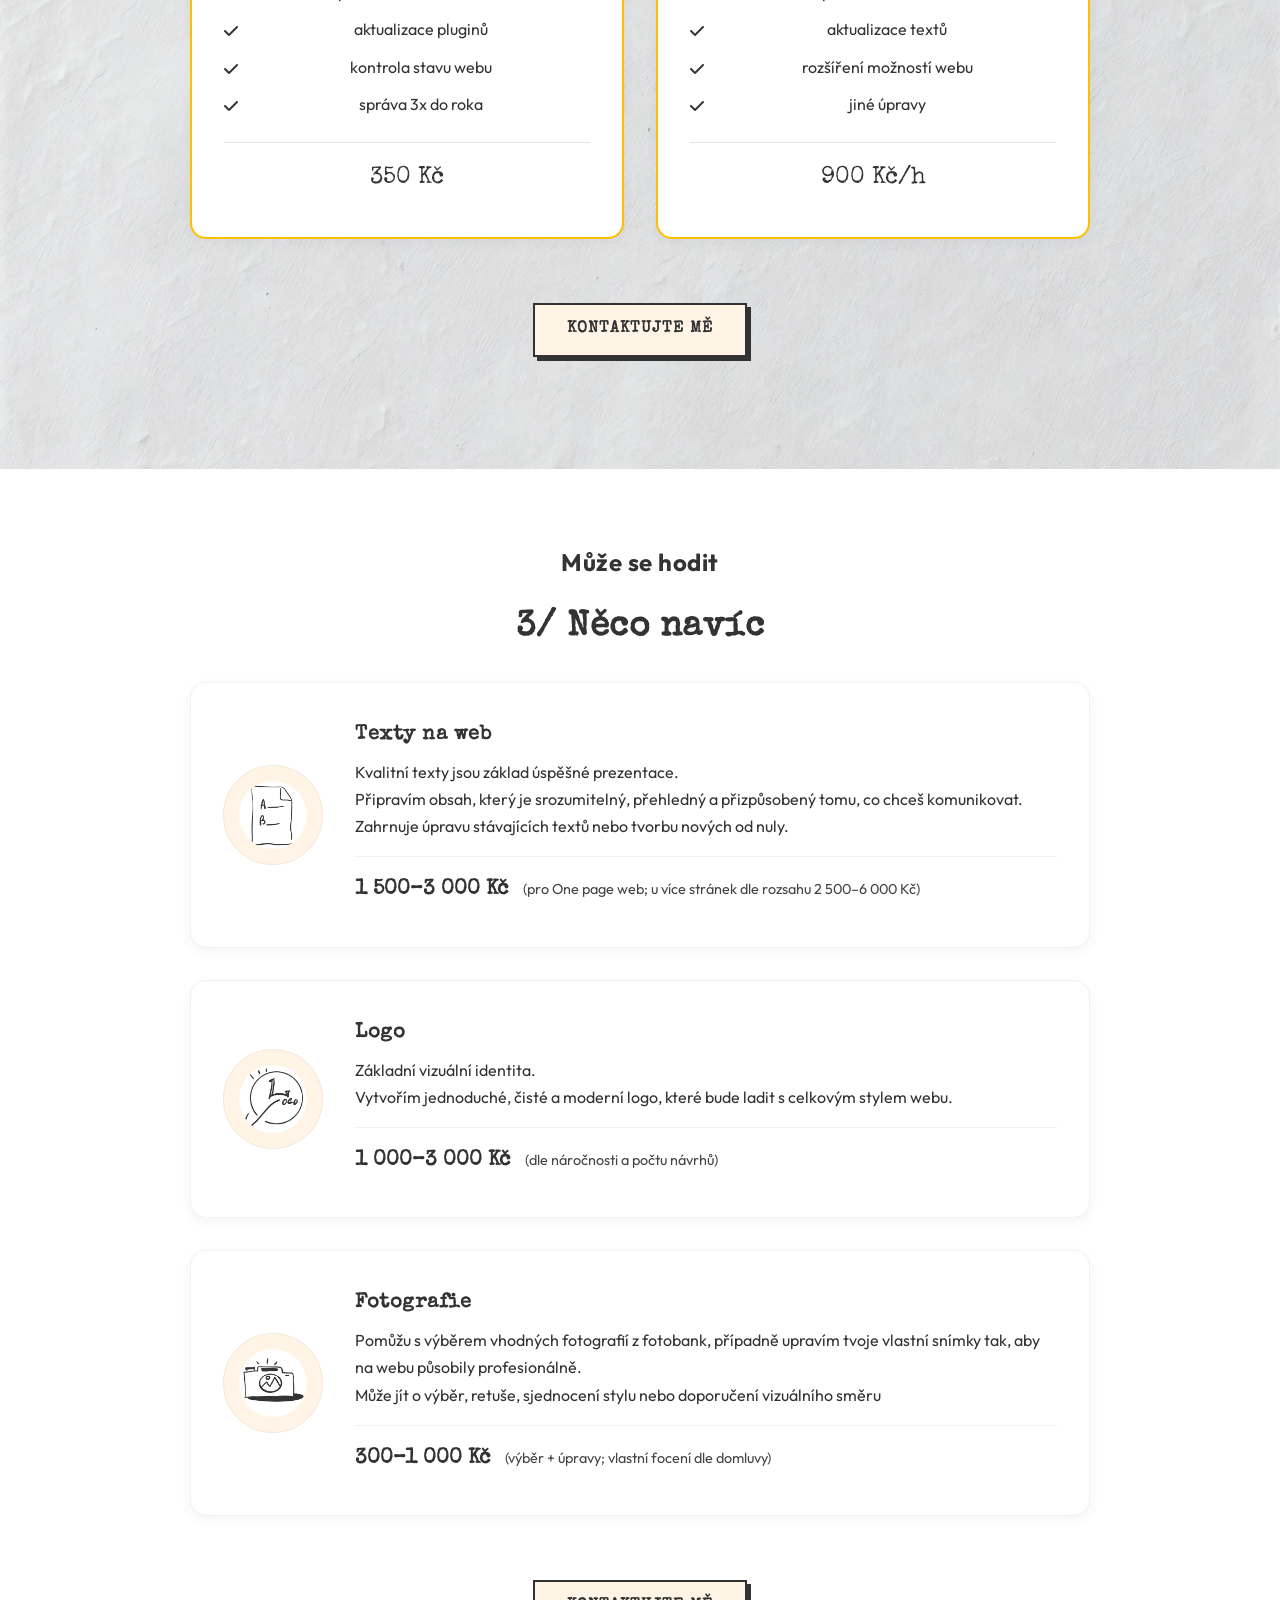
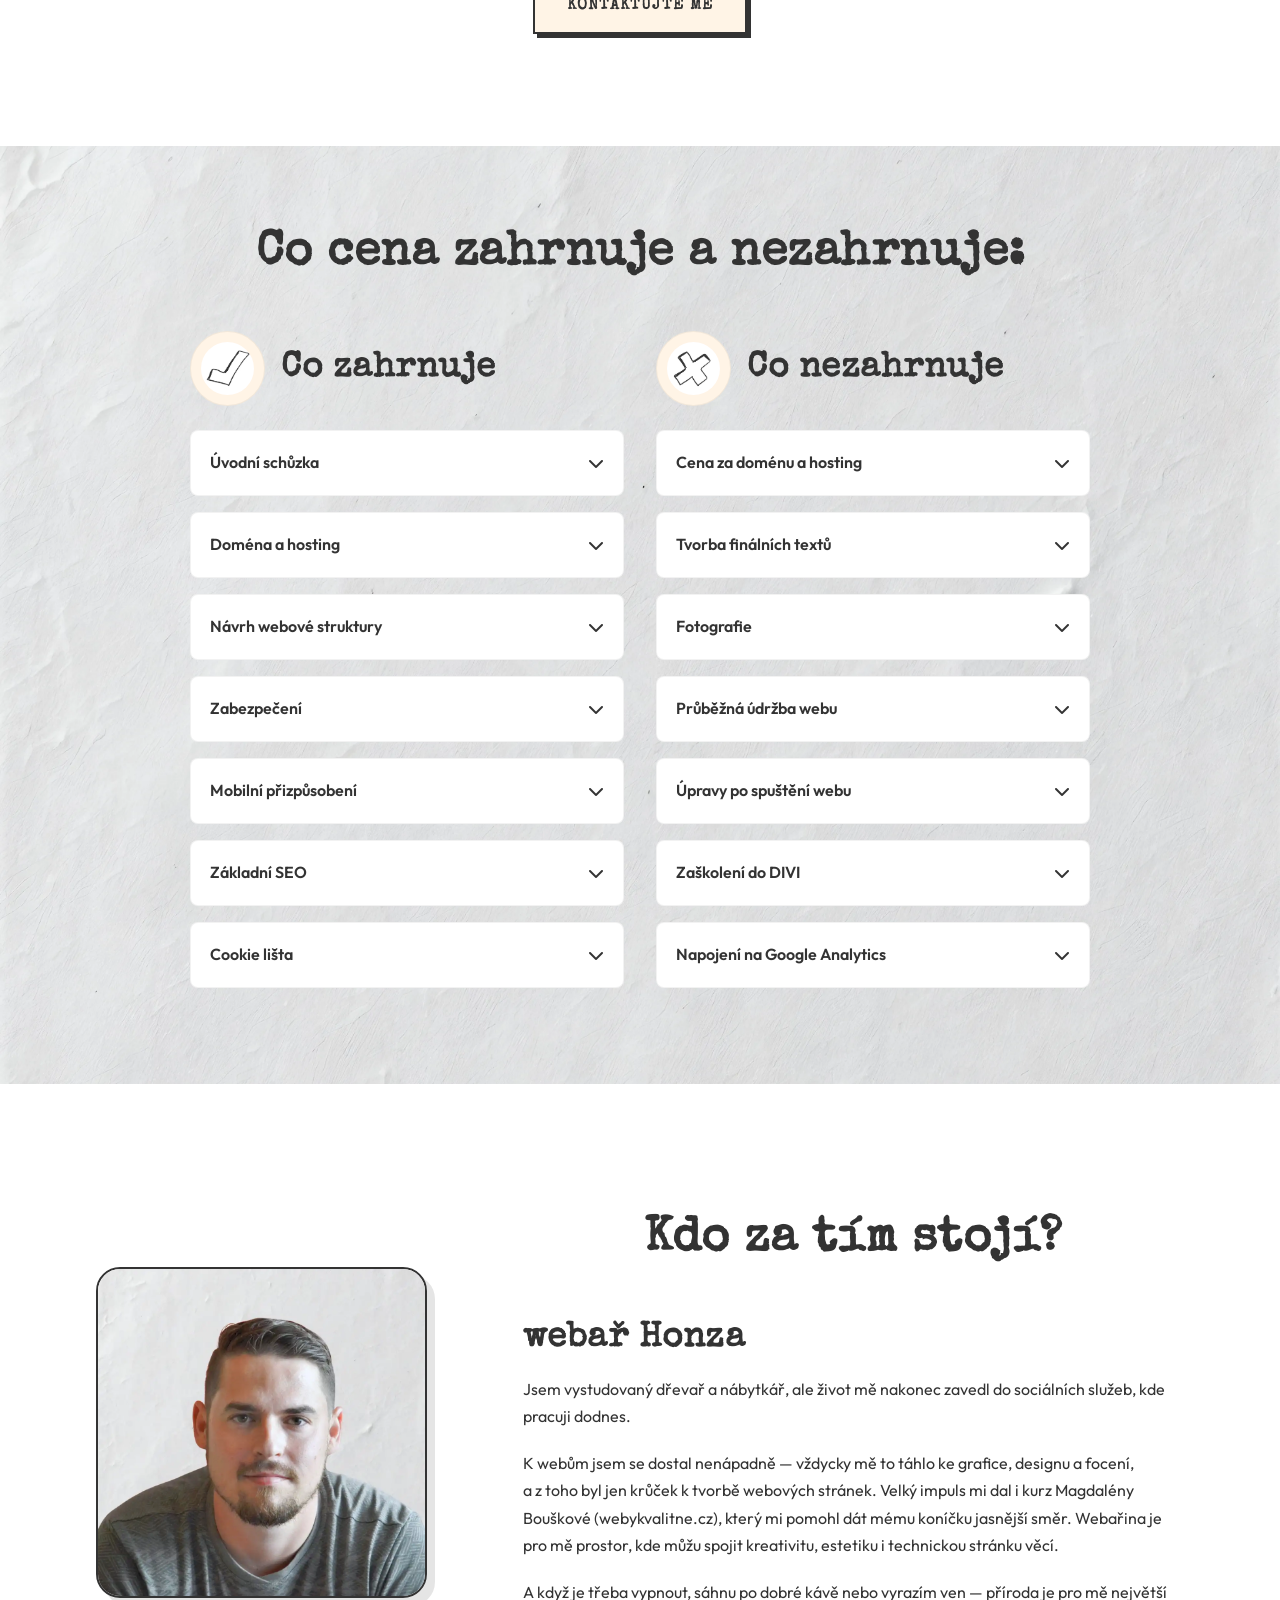
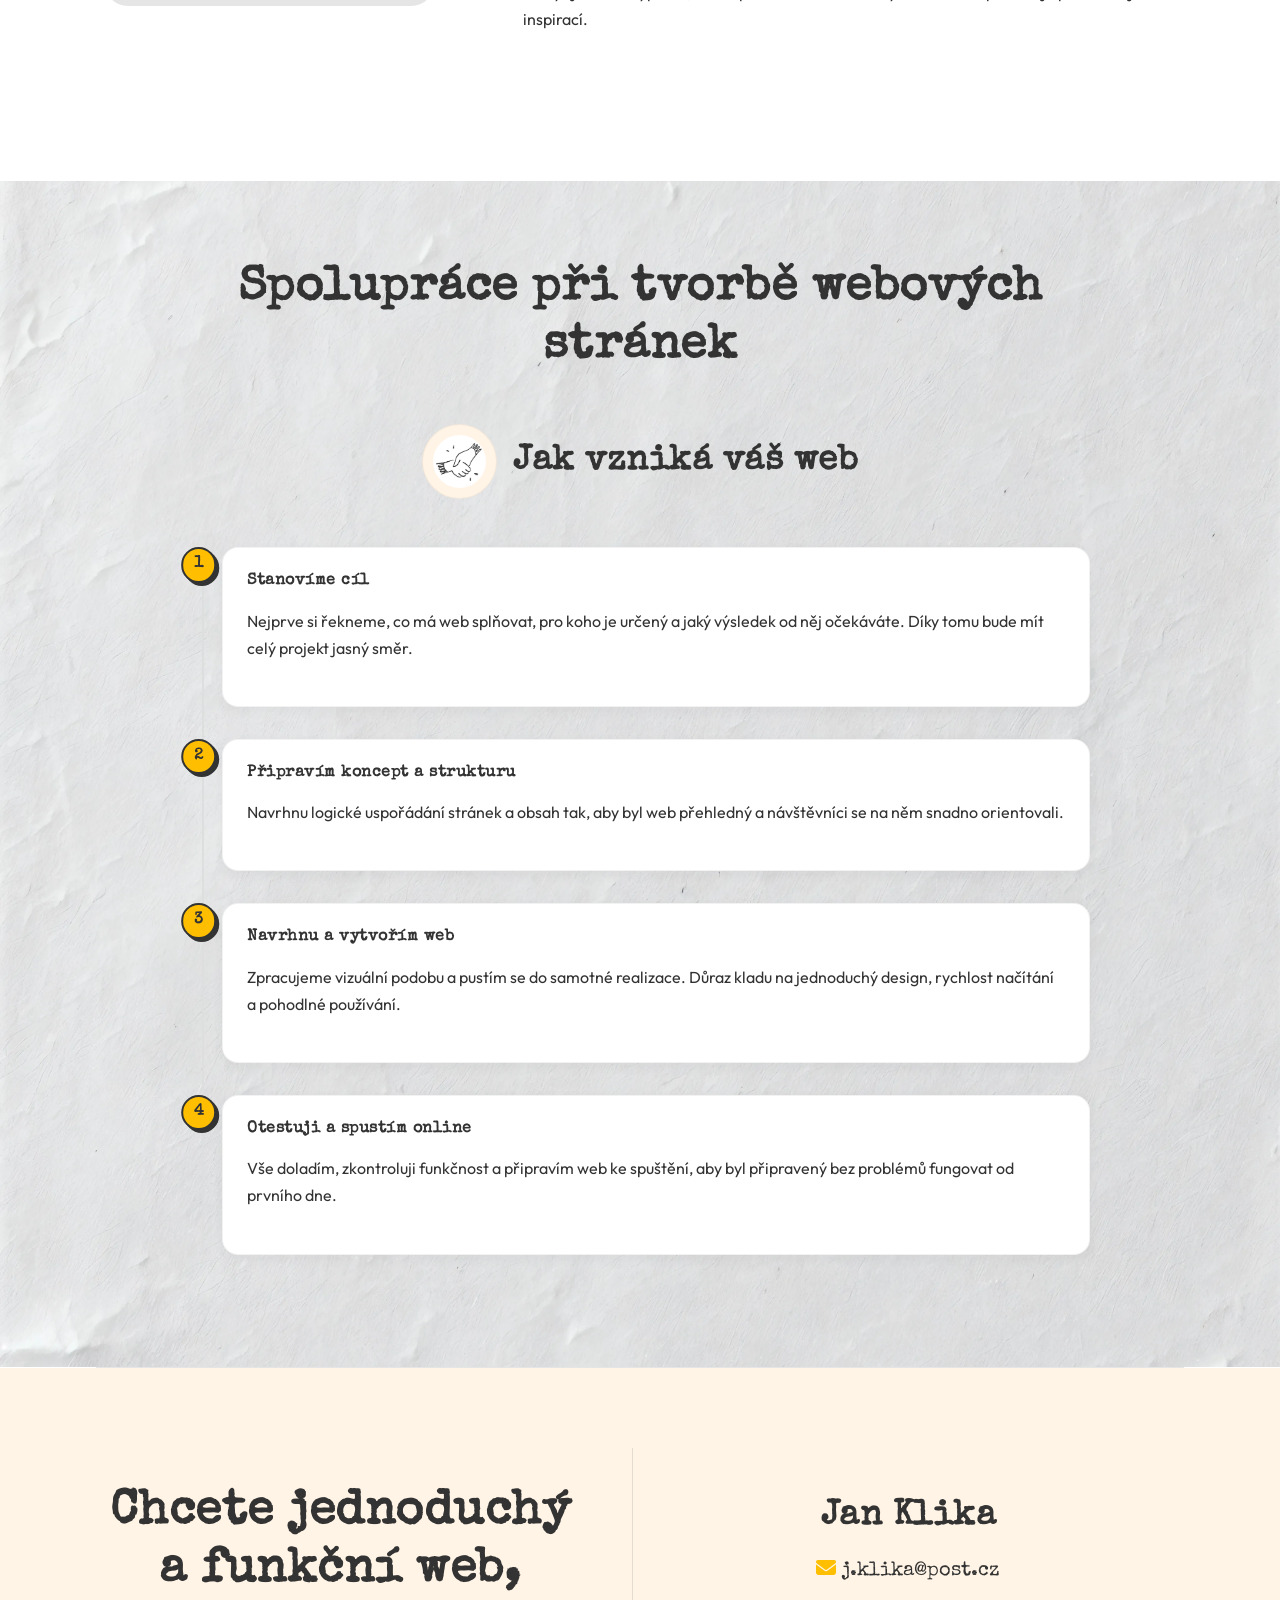
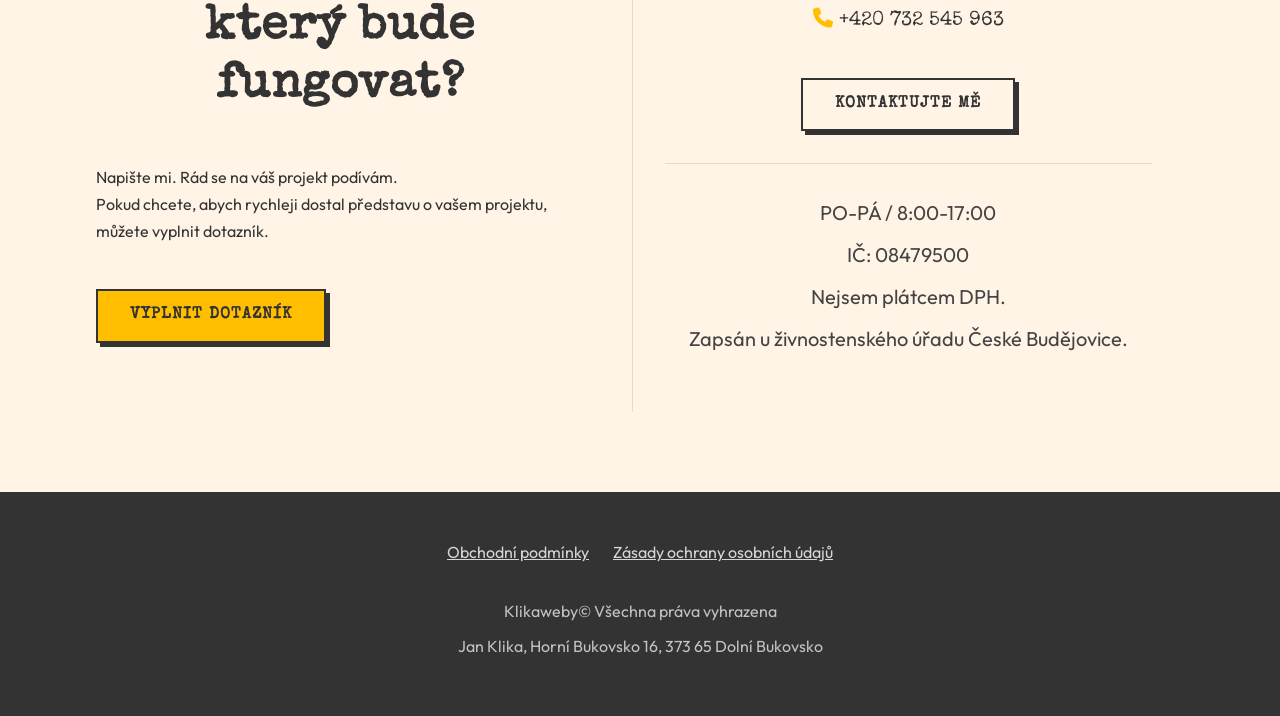
==== commit 7ead7a8e: "oprava index" ====
--- a/index.html
+++ b/index.html
@@ -245,7 +245,7 @@
                             <li>Pokročilé nástroje pro SEO</li>
                             <li>Plně pod vaší kontrolou</li>
                         </ul>
-                        <div class="price-tag">od 14nbsp;500&nbsp;Kč</div>
+                        <div class="price-tag">od 14&nbsp;500&nbsp;Kč</div>
                     </div>
                 </div>
 
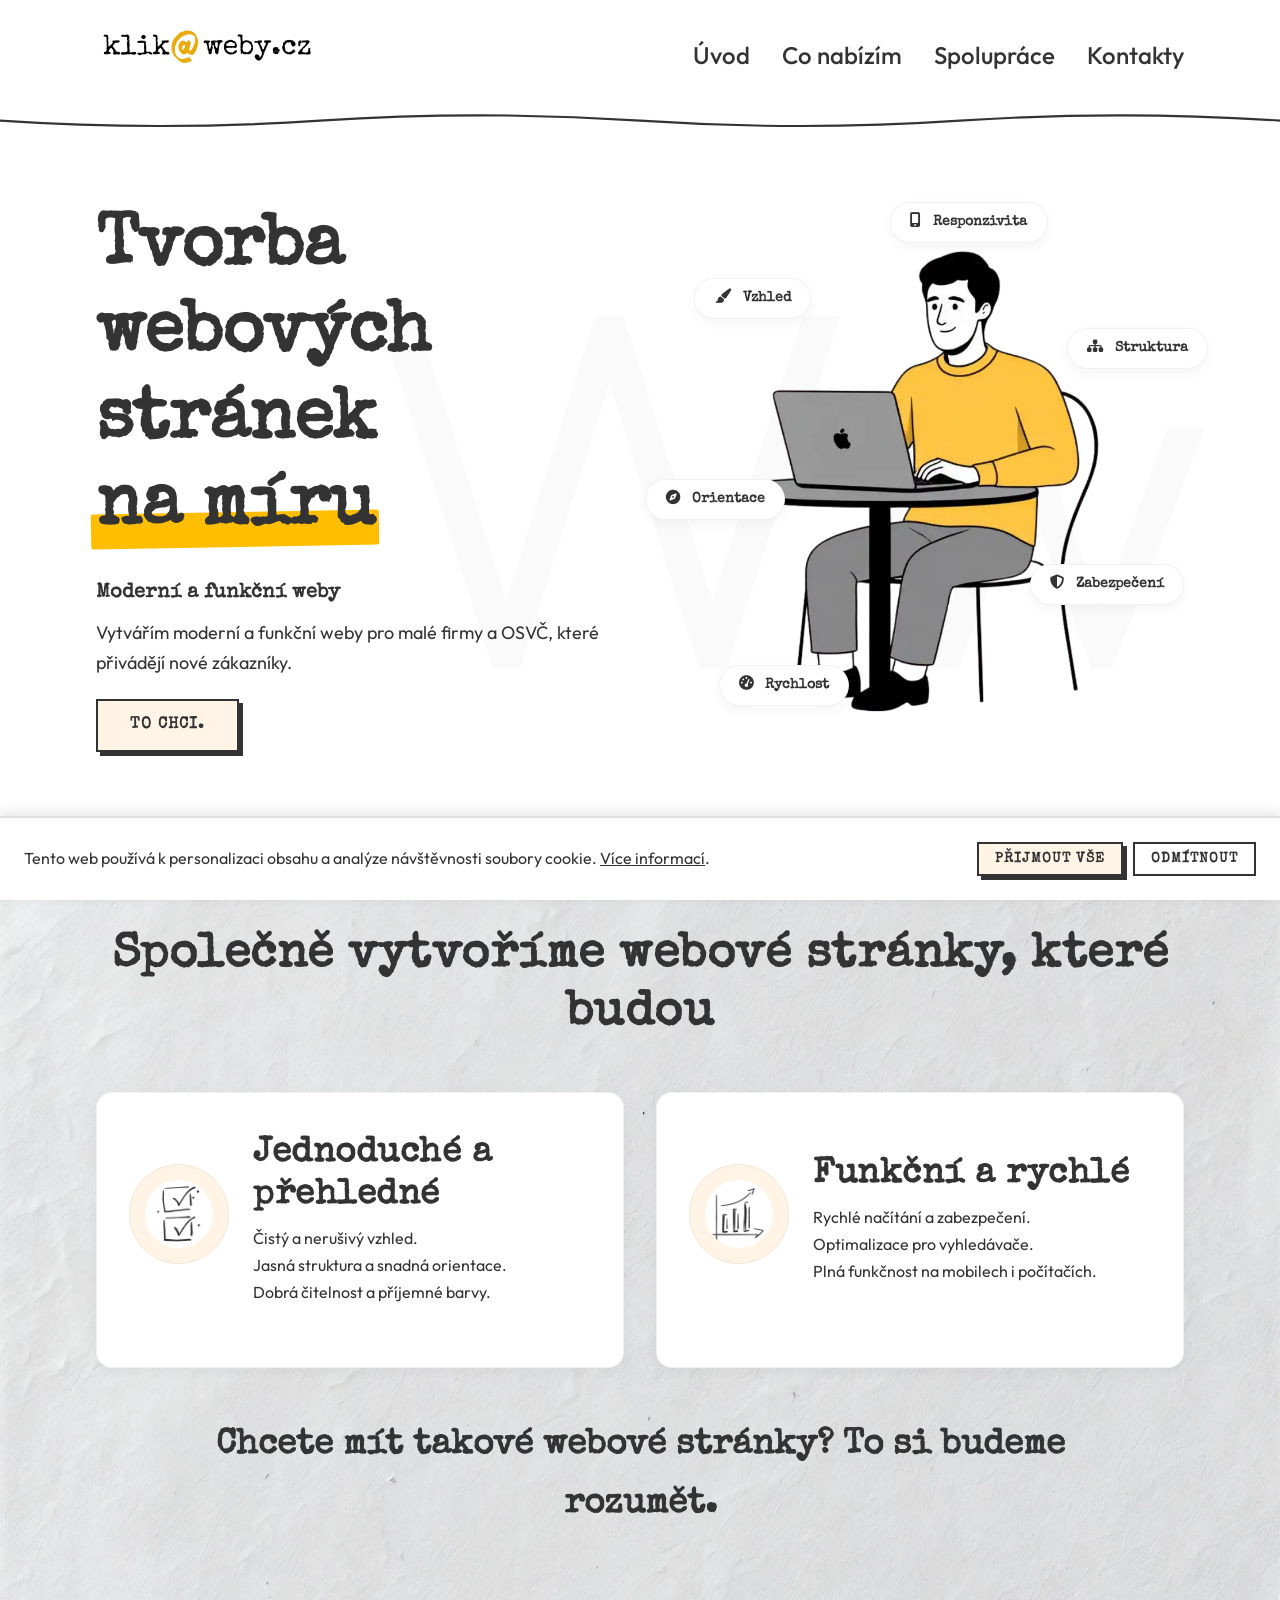
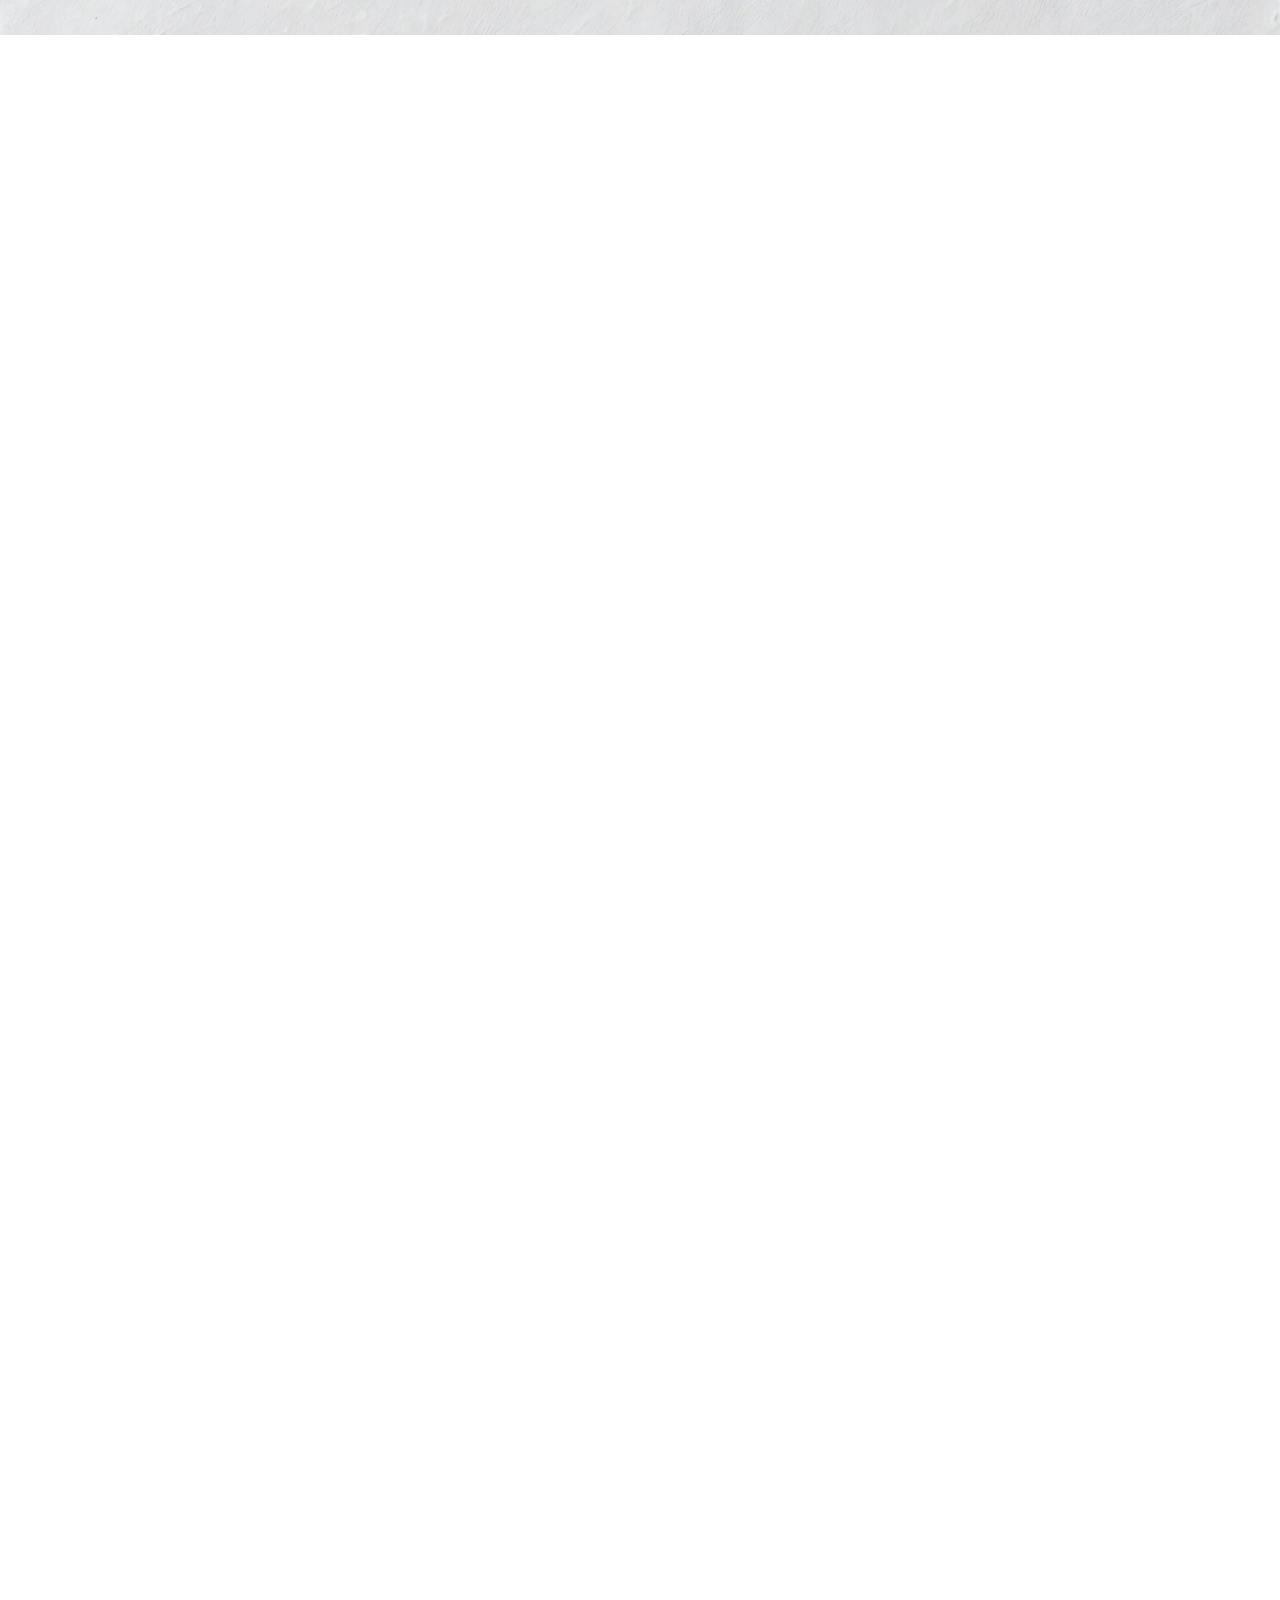
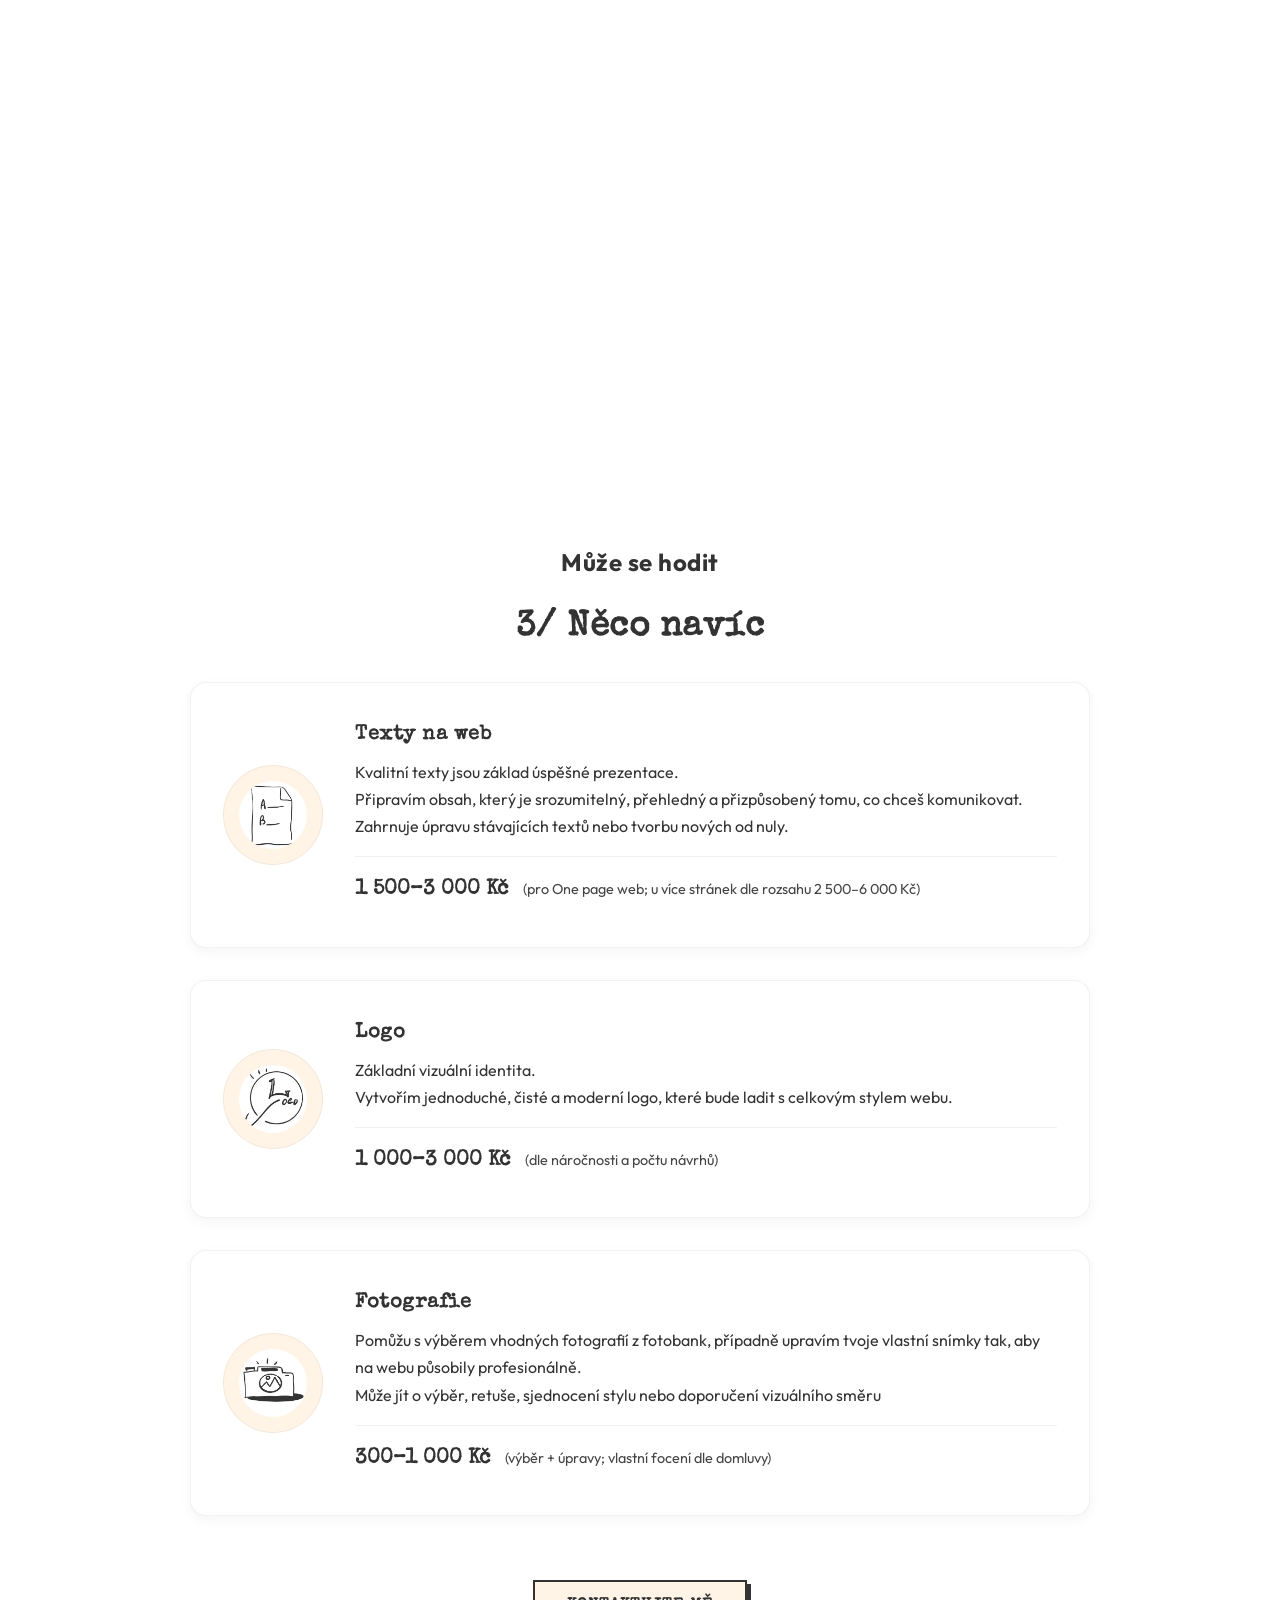
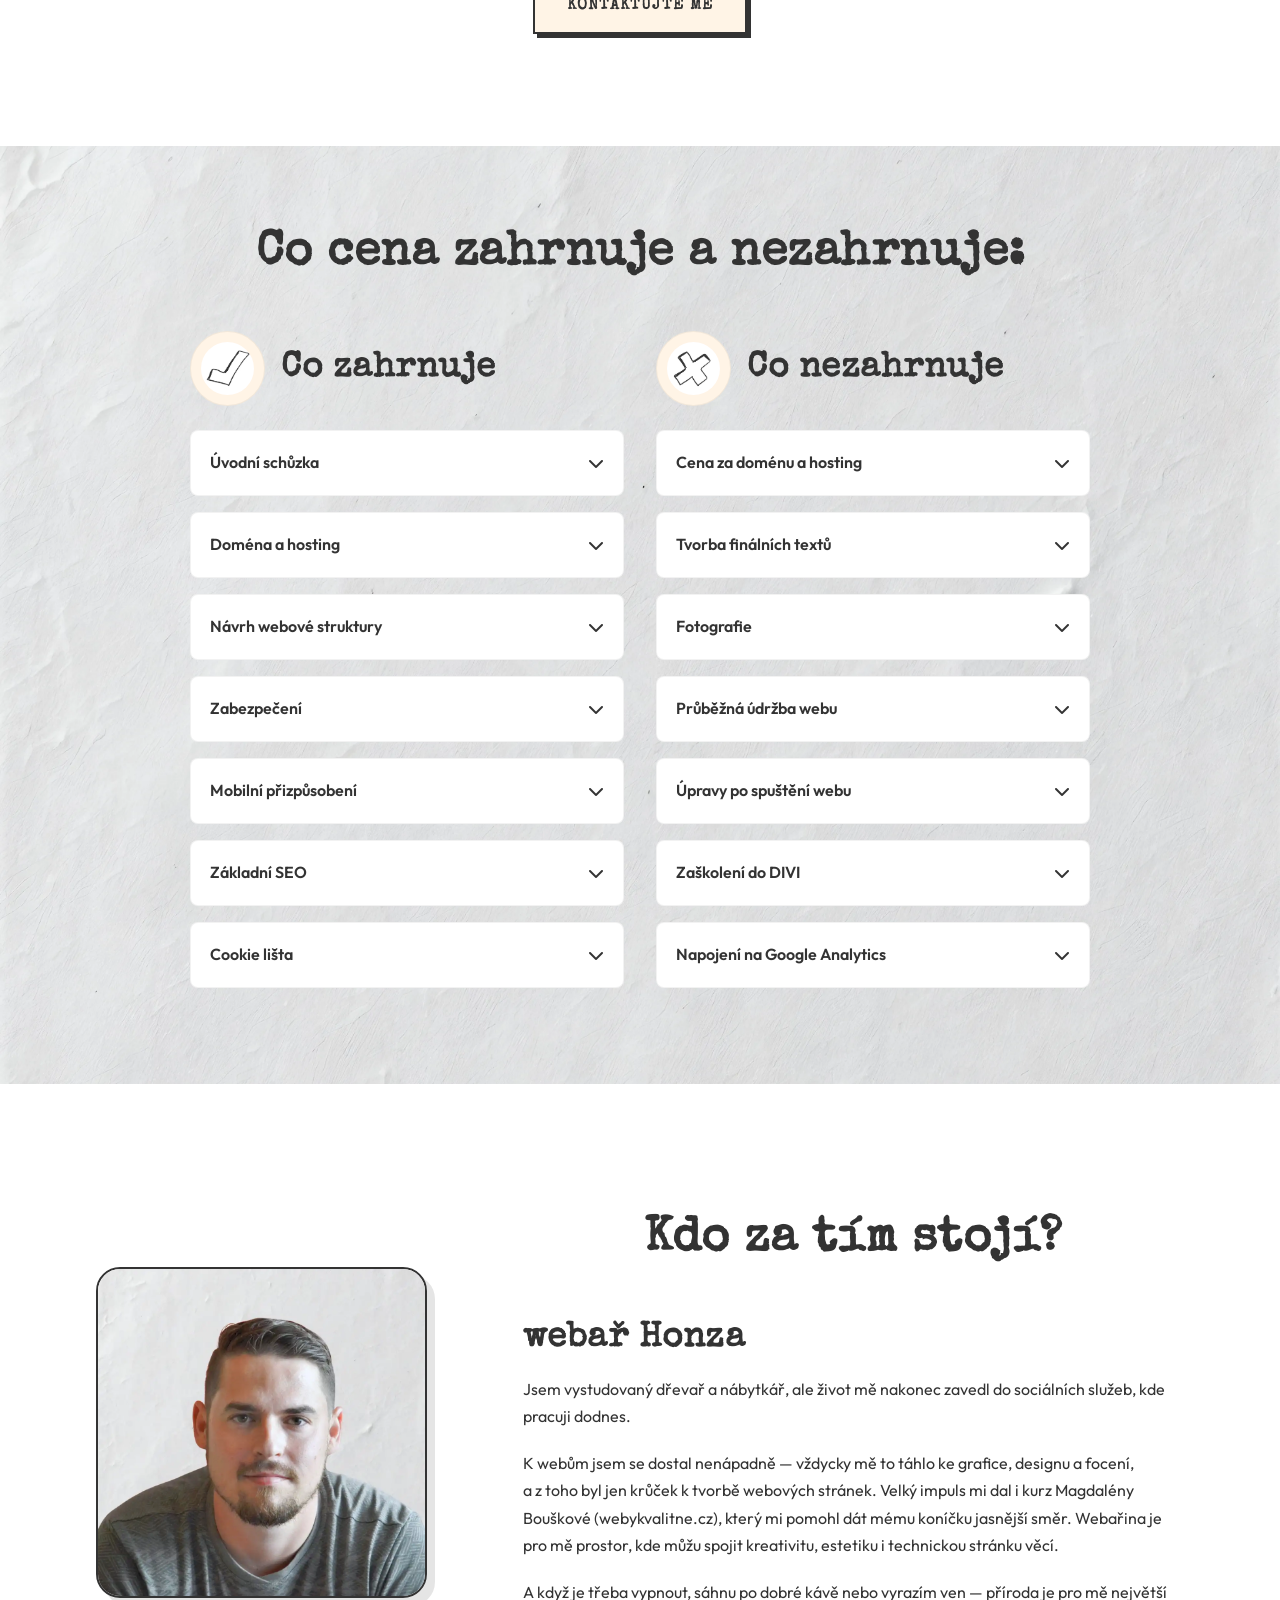
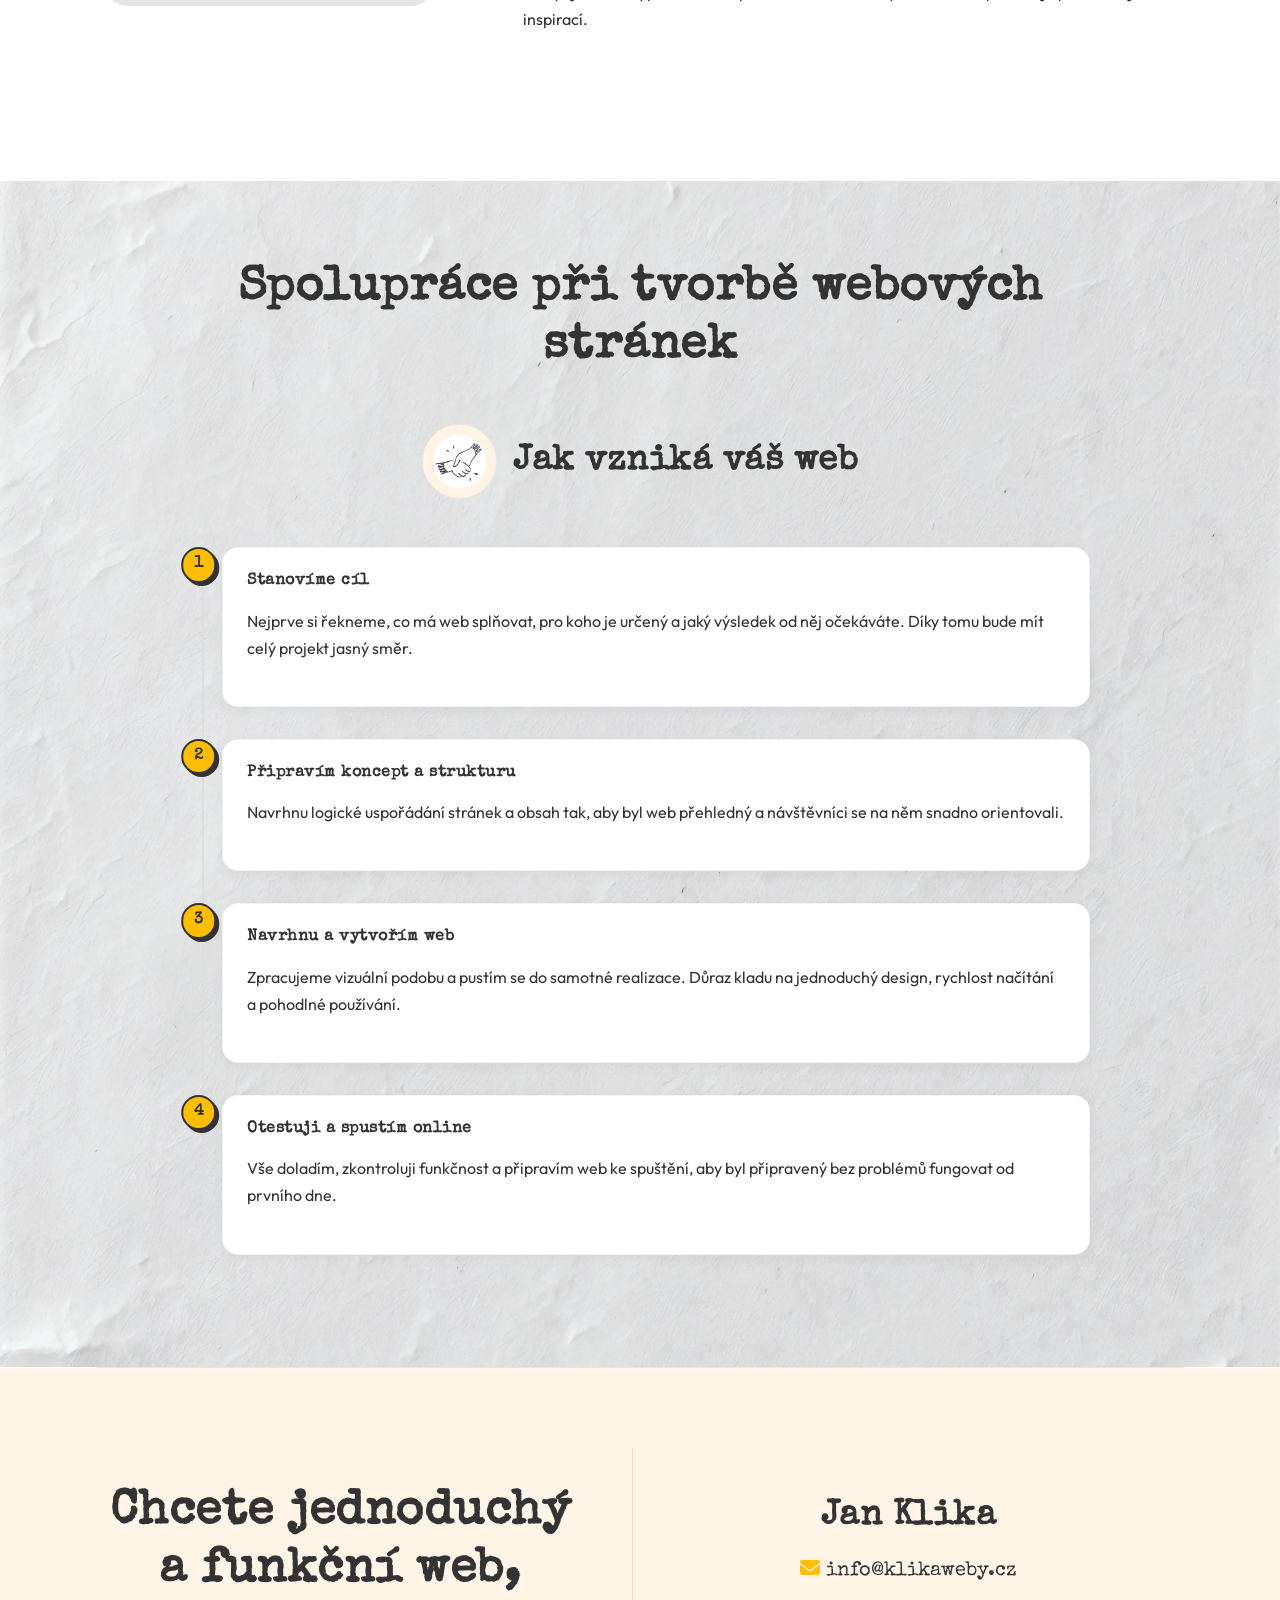
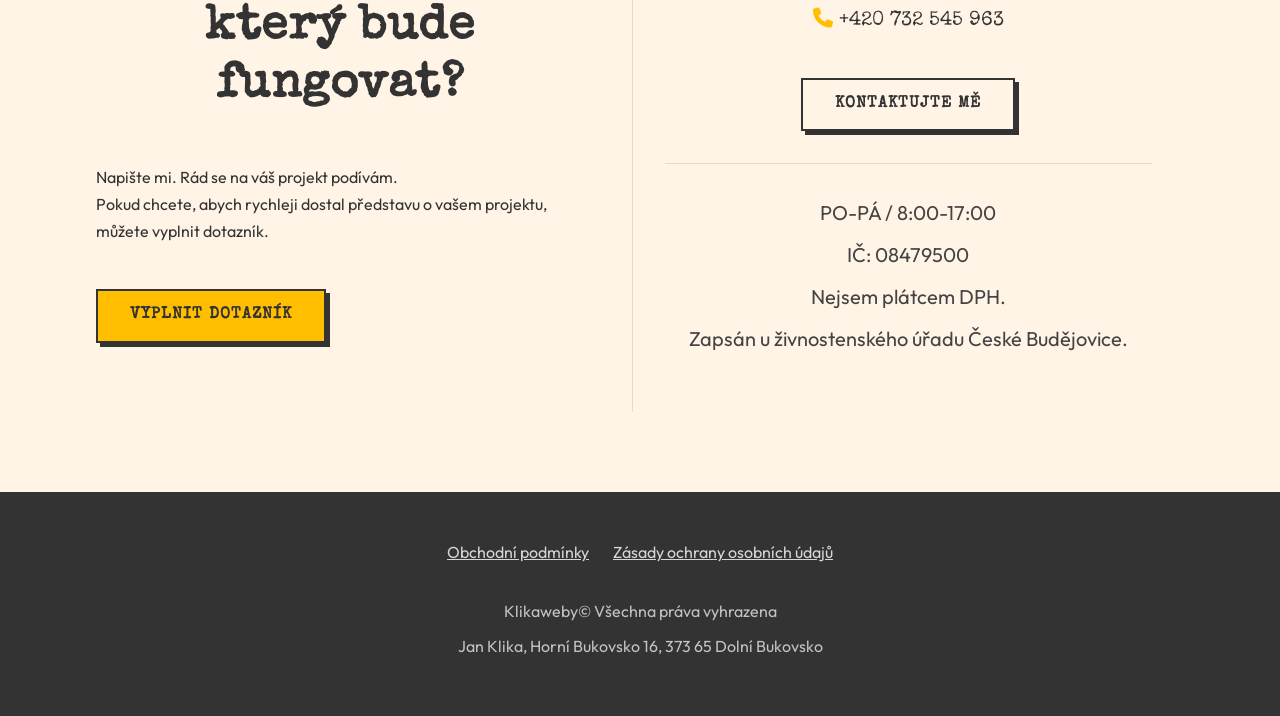
==== commit a9f713da: "webovy email" ====
--- a/index.html
+++ b/index.html
@@ -12,6 +12,15 @@
     <meta property="og:description"
         content="Vytvářím moderní a funkční weby pro malé firmy a OSVČ, které přivádějí nové zákazníky.">
     <meta property="og:type" content="website">
+    <meta property="og:url" content="https://www.klikaweby.cz/">
+    <meta property="og:image" content="https://www.klikaweby.cz/Obrazky/og_nahled.jpg">
+    
+    <!-- Náhled pro Twitter (X) a další aplikace -->
+    <meta name="twitter:card" content="summary_large_image">
+    <meta name="twitter:title" content="Jan Klika | Tvorba webových stránek na míru">
+    <meta name="twitter:description" content="Vytvářím moderní a funkční weby pro malé firmy a OSVČ, které přivádějí nové zákazníky.">
+    <meta name="twitter:image" content="https://www.klikaweby.cz/Obrazky/og_nahled.jpg">
+    
     <link rel="icon" type="image/webp" href="Obrazky/favicon_klikaweby.webp">
     <link rel="canonical" href="https://www.klikaweby.cz">
     <link rel="preconnect" href="https://fonts.googleapis.com">
@@ -36,7 +45,7 @@
       "@type": "LocalBusiness",
       "name": "Jan Klika - Tvorba webových stránek",
       "image": "Obrazky/logo_klikaweby.webp",
-      "email": "j.klika@post.cz",
+      "email": "info@klikaweby.cz",
       "telephone": "+420 732 545 963",
       "address": {
         "@type": "PostalAddress",
@@ -554,9 +563,9 @@
 
                 <div class="split-info contact-card">
                     <h3>Jan Klika</h3>
-                    <p><i class="fa-solid fa-envelope"></i> <a href="mailto:j.klika@post.cz">j.klika@post.cz</a></p>
+                    <p><i class="fa-solid fa-envelope"></i> <a href="mailto:info@klikaweby.cz">info@klikaweby.cz</a></p>
                     <p><i class="fa-solid fa-phone"></i> <a href="tel:+420732545963">+420 732 545 963</a></p>
-                    <a href="mailto:j.klika@post.cz" class="btn btn-primary mt-3">Kontaktujte mě</a>
+                    <a href="mailto:info@klikaweby.cz" class="btn btn-primary mt-3">Kontaktujte mě</a>
 
                     <hr class="card-hr">
 
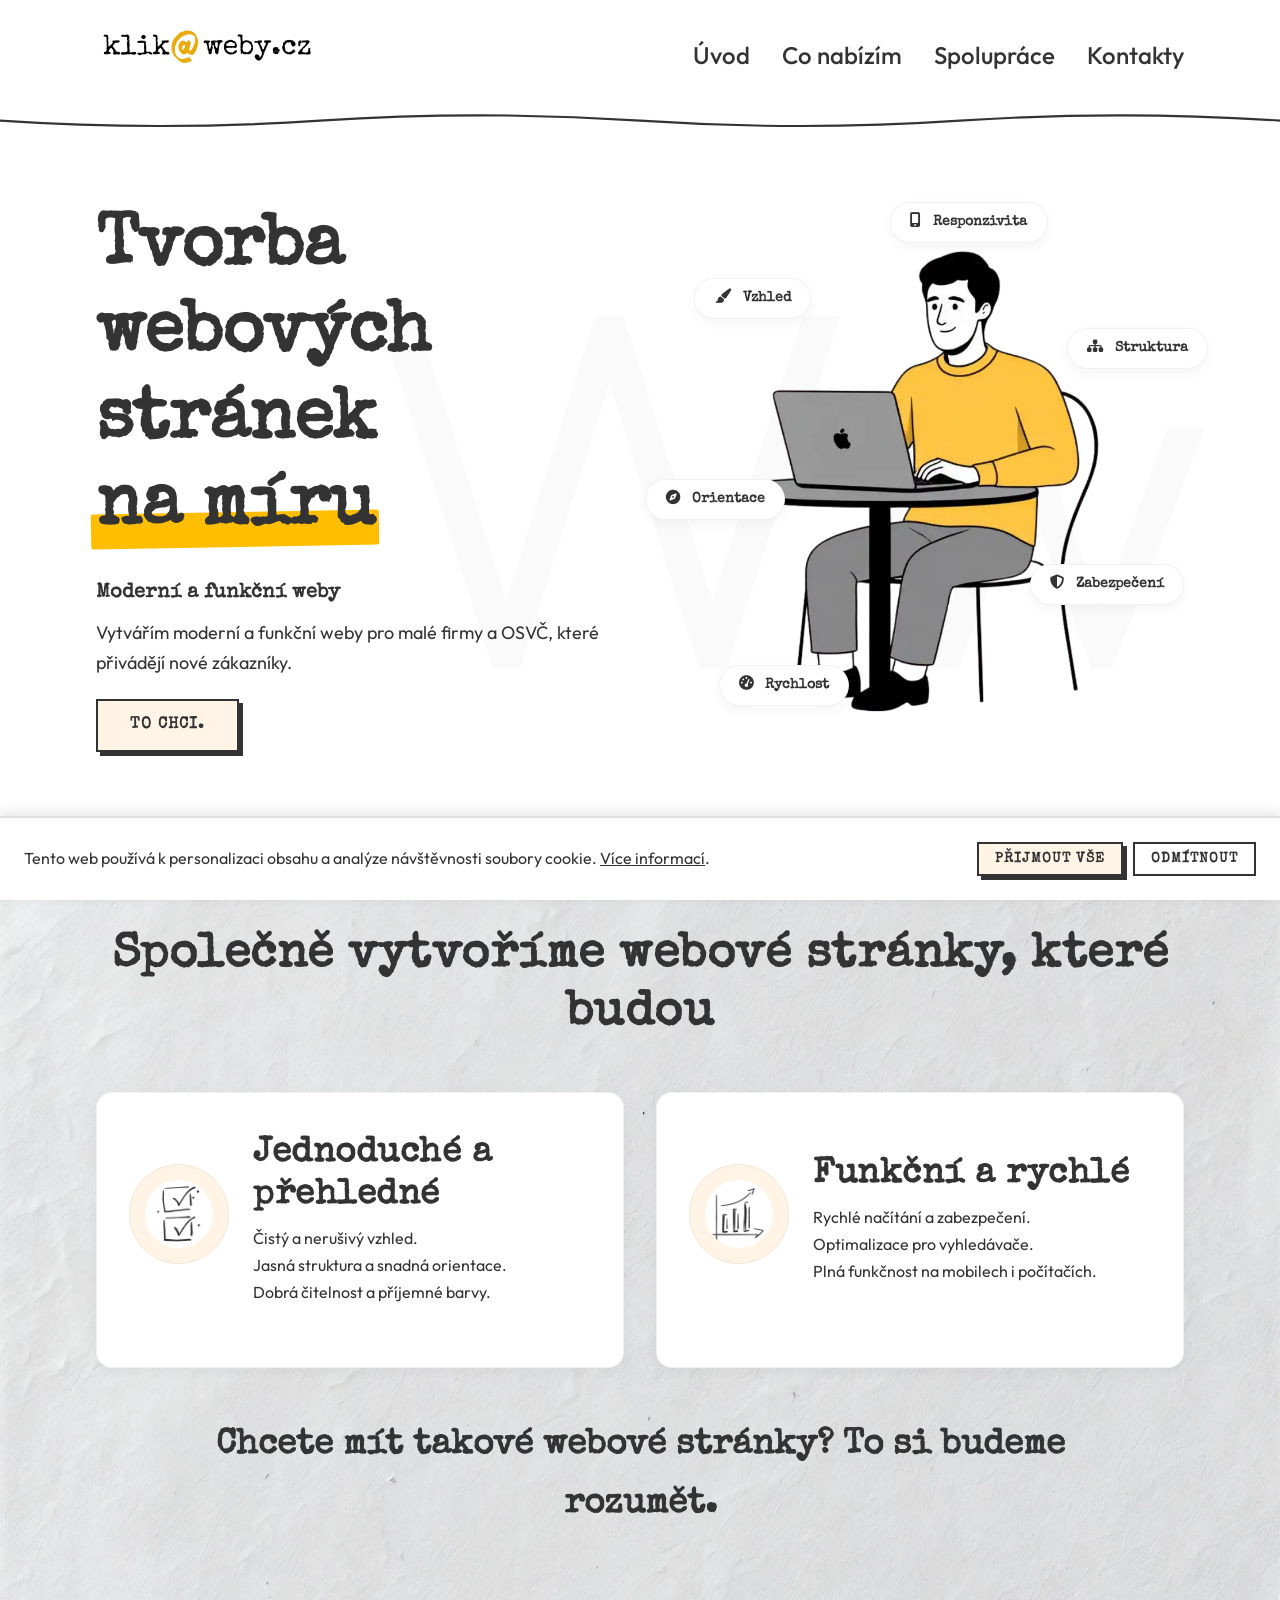
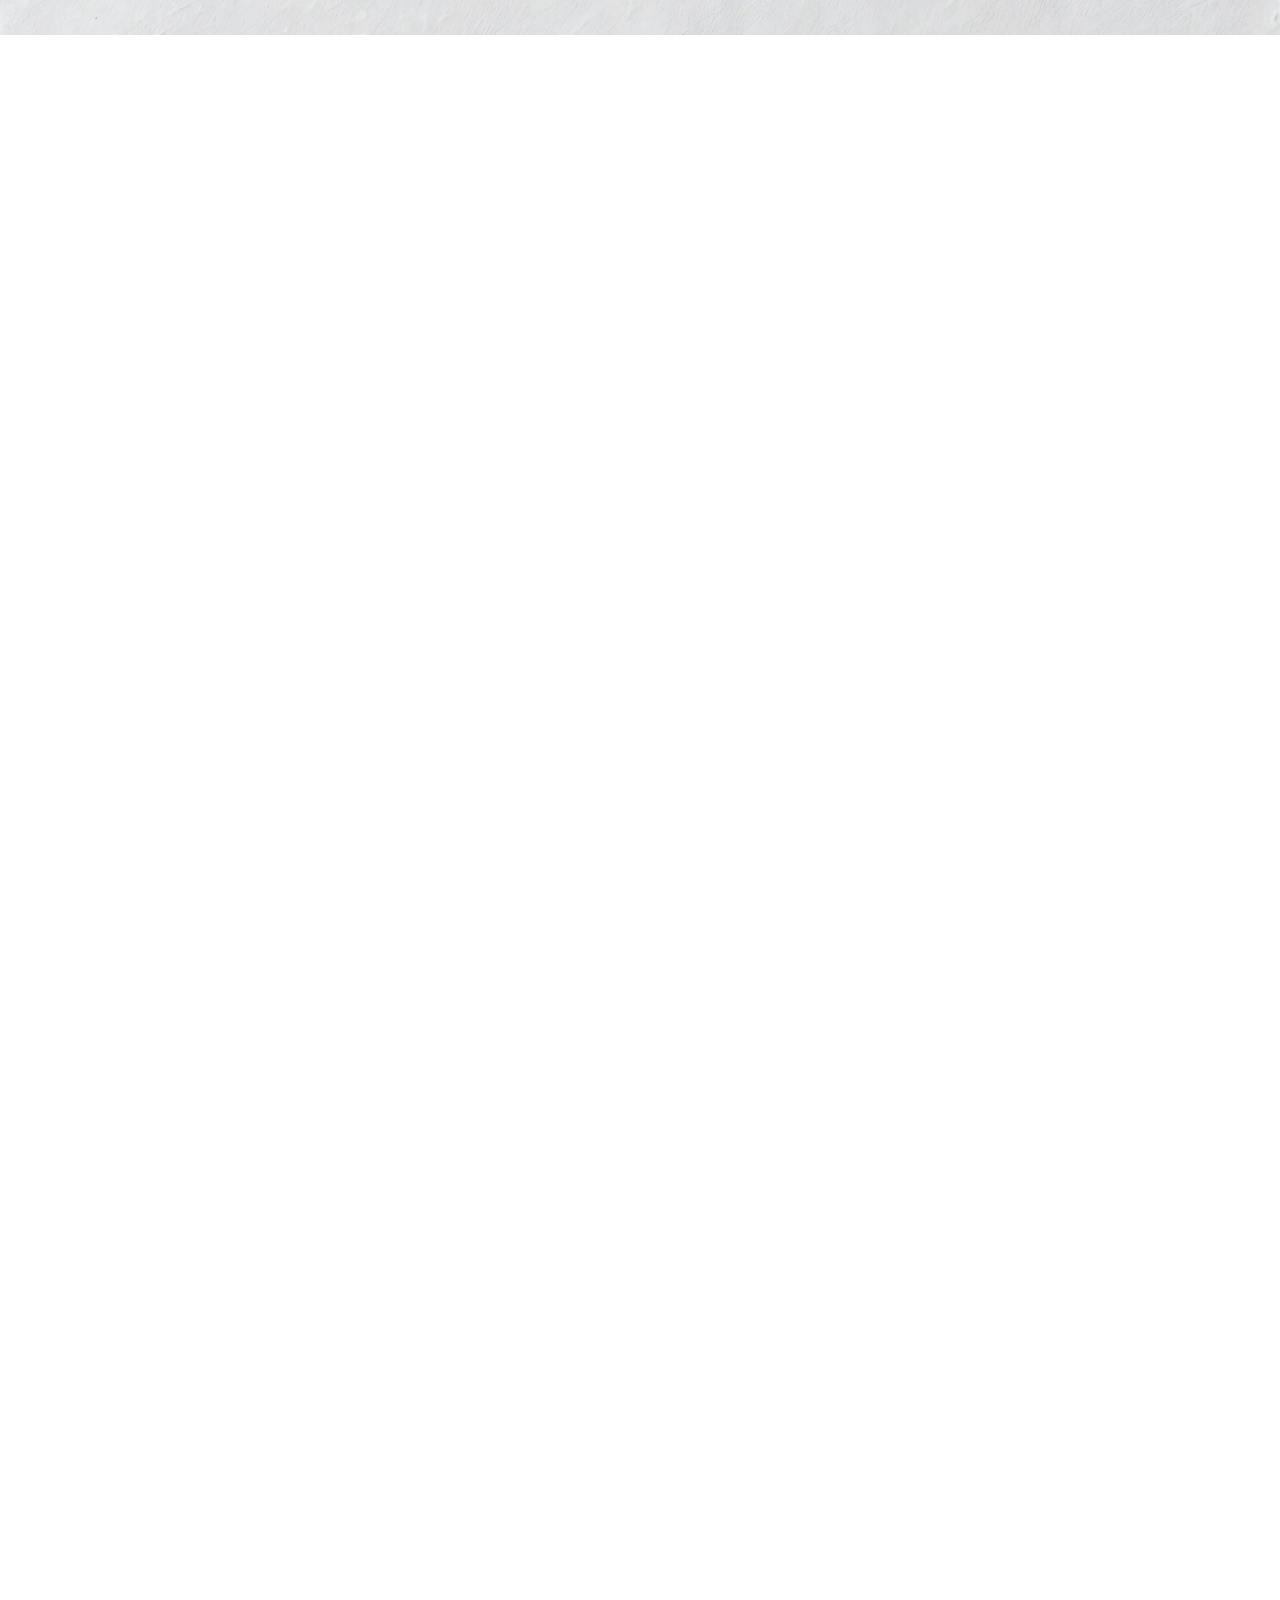
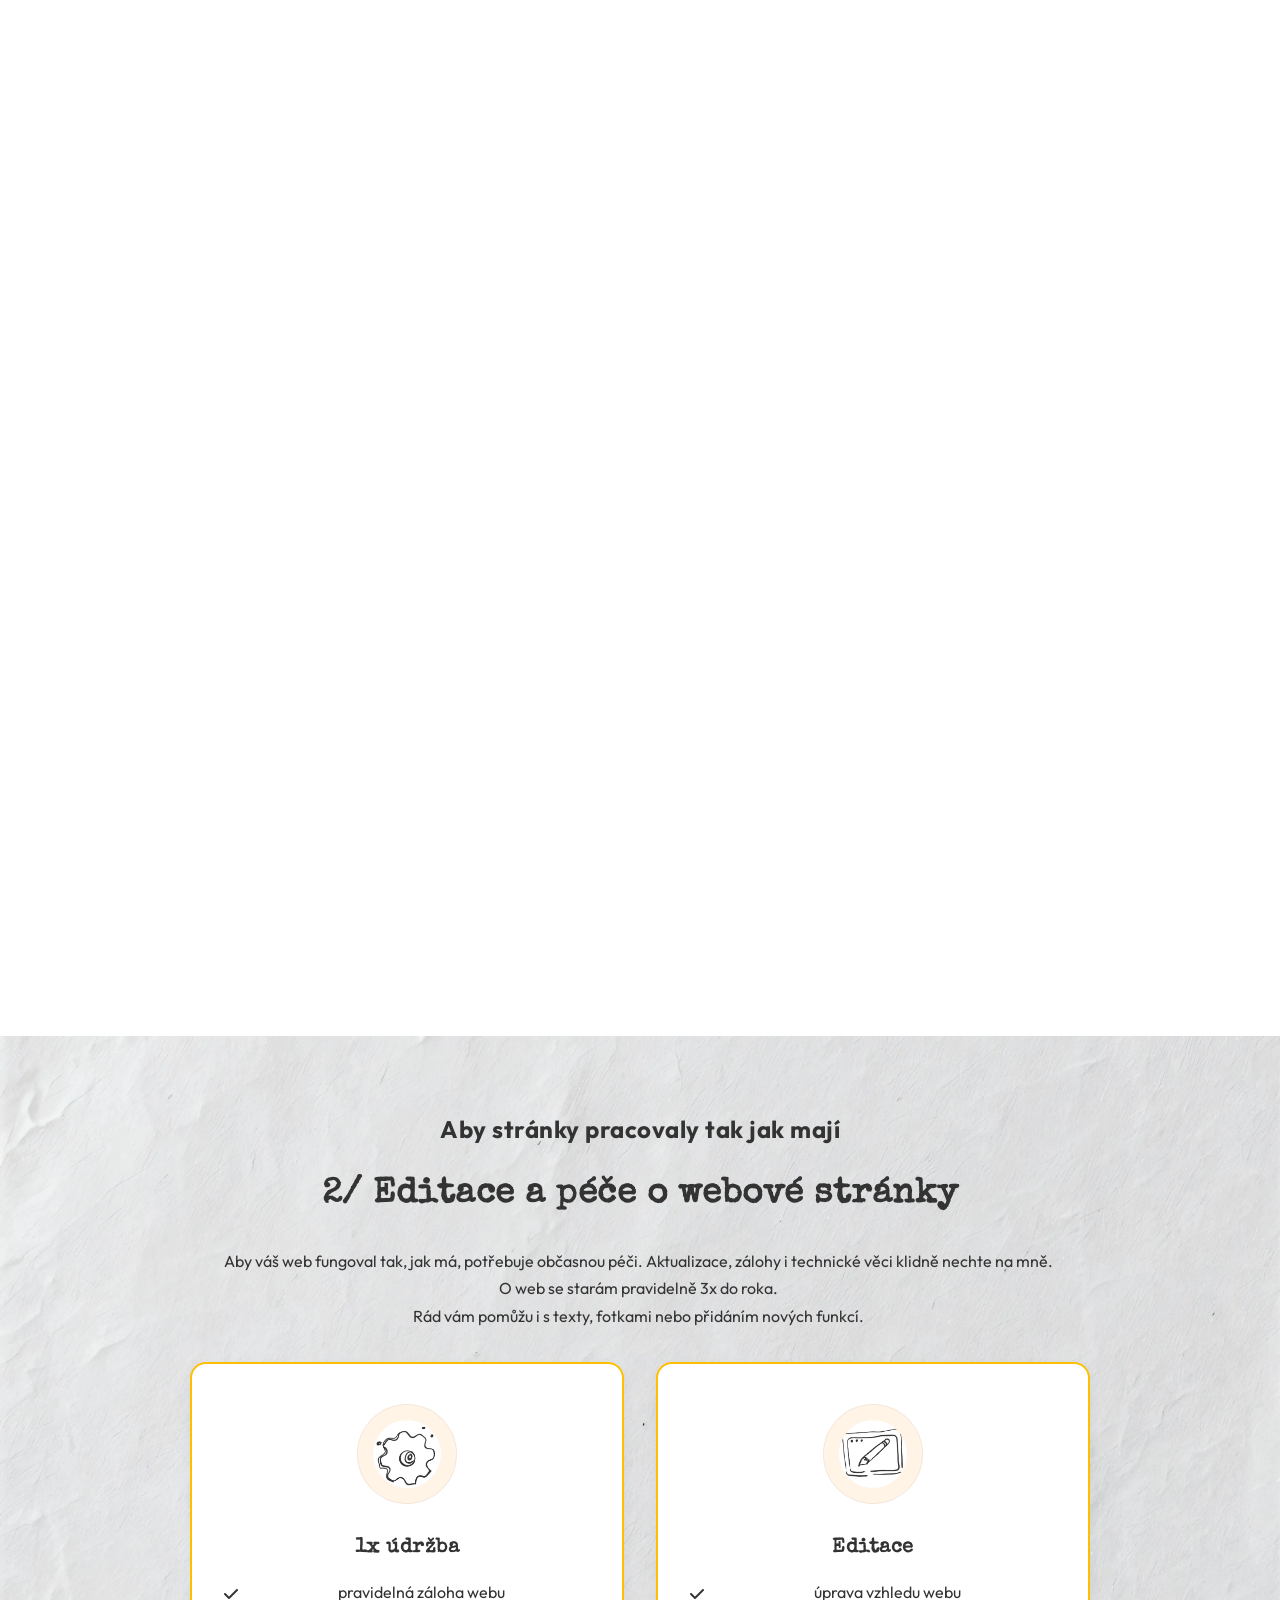
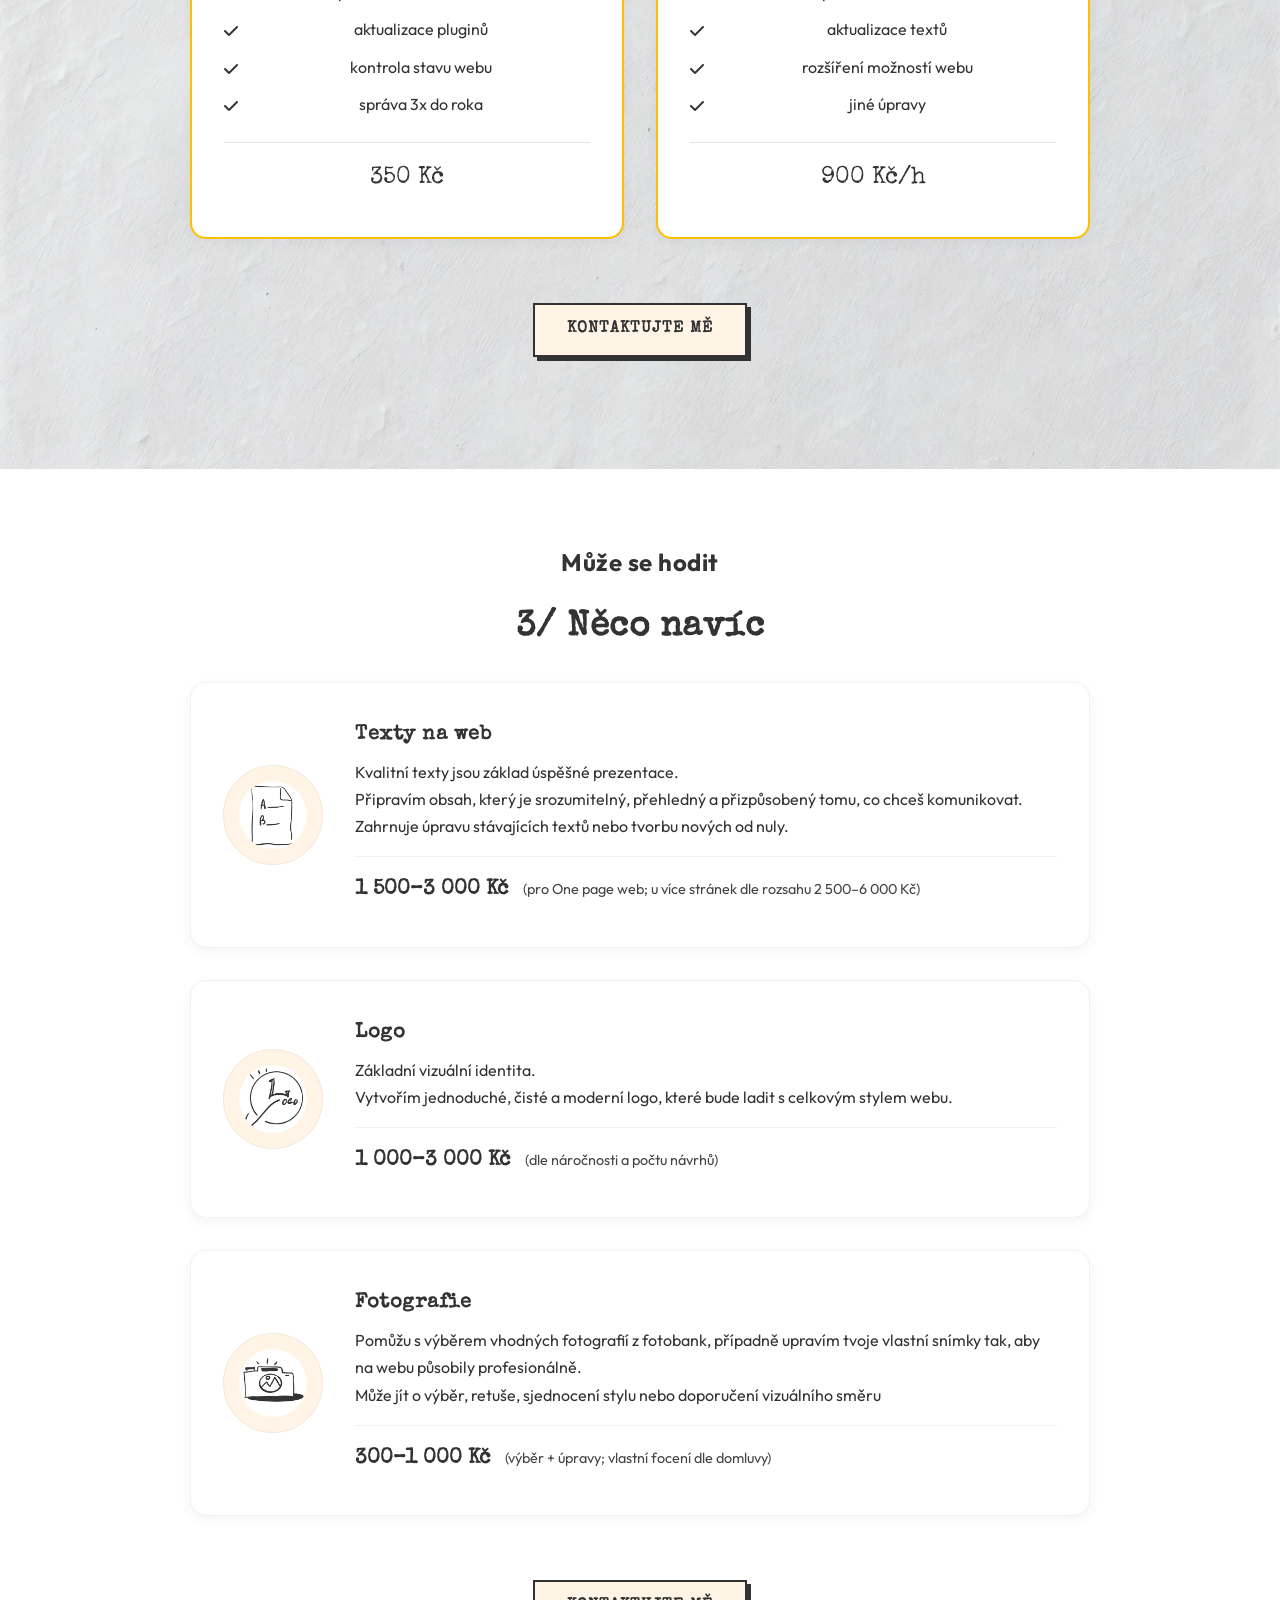
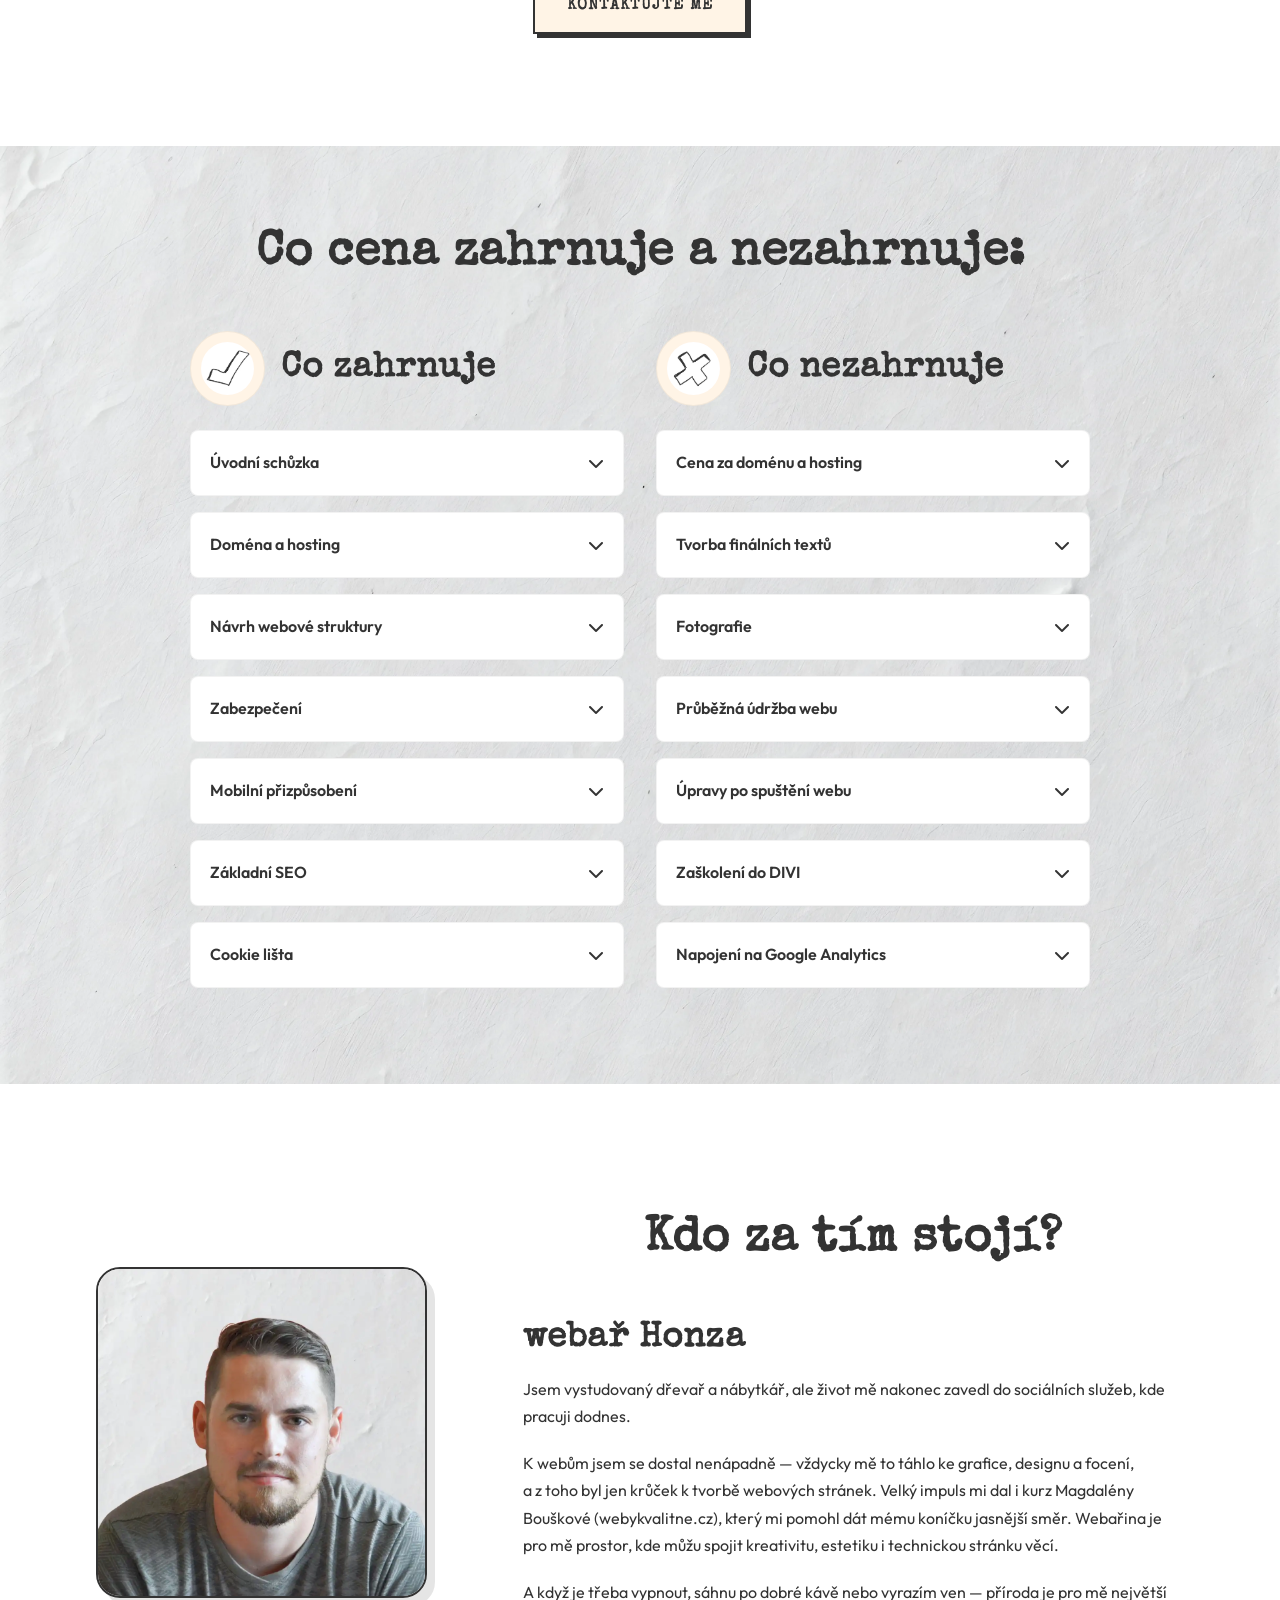
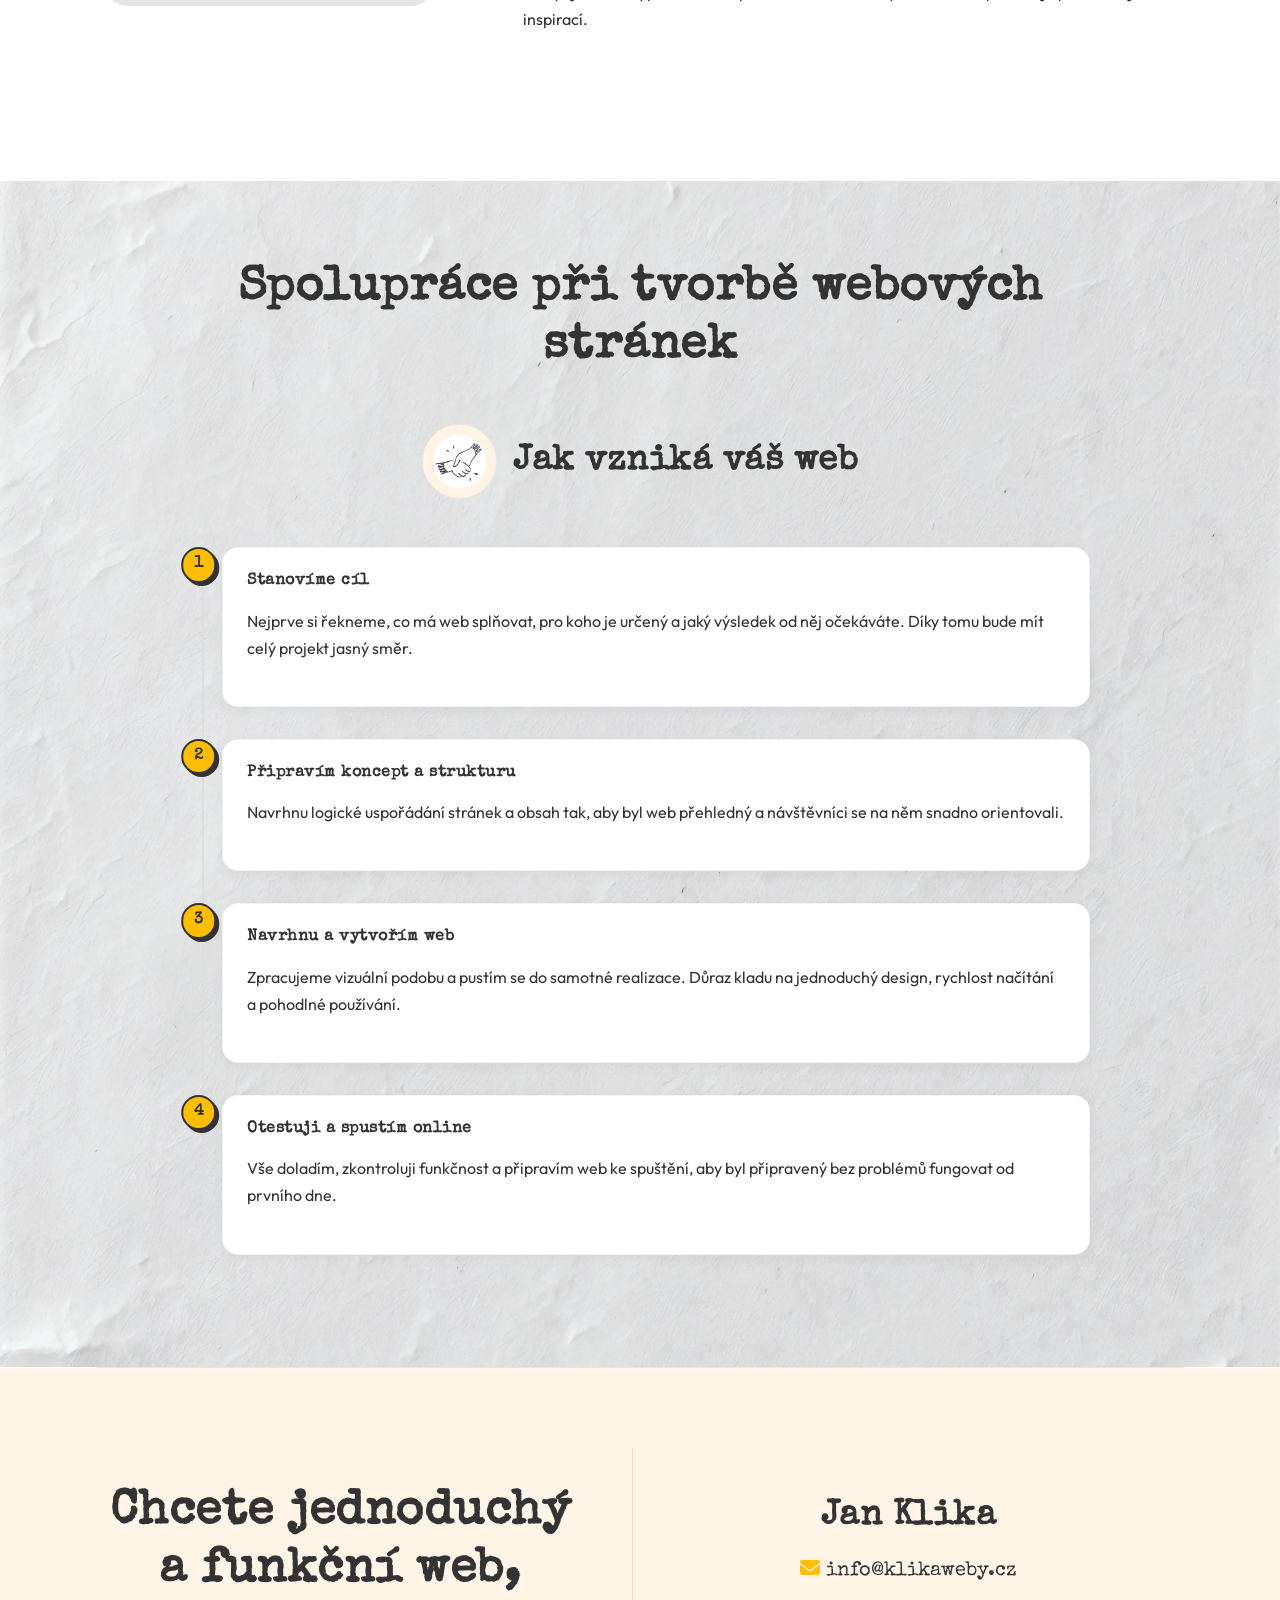
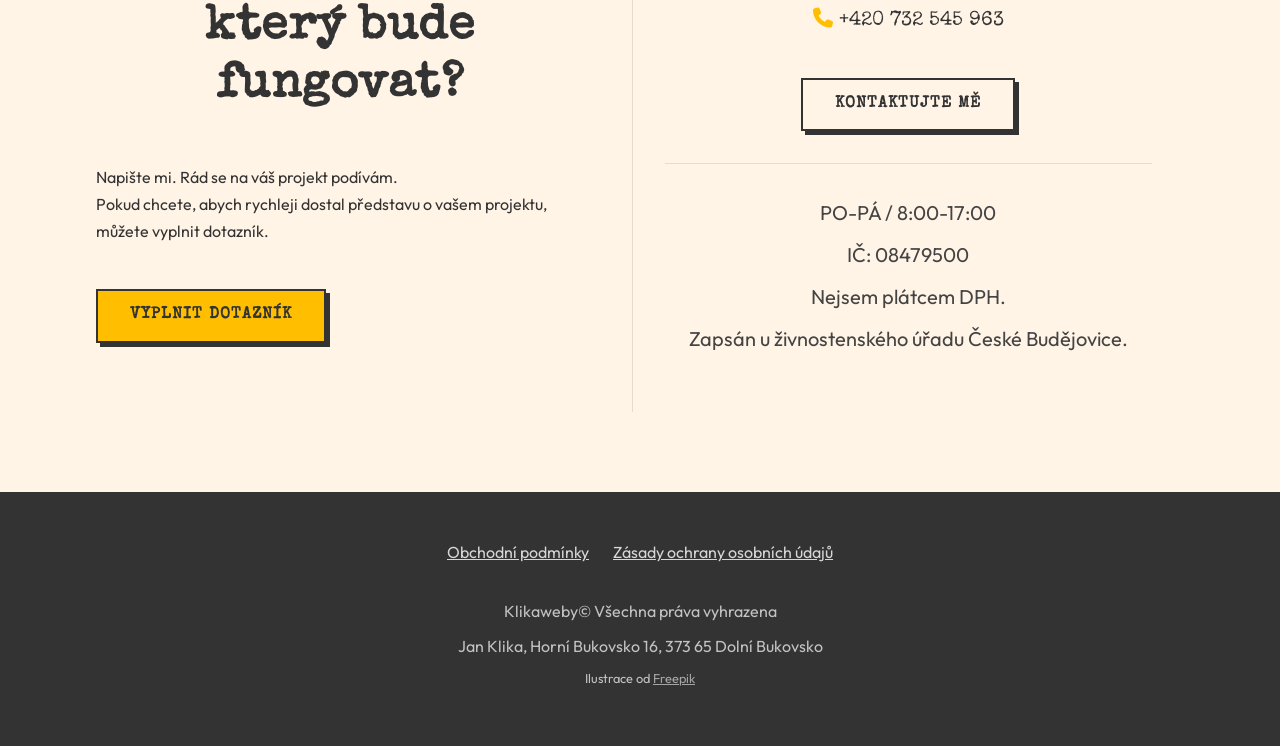
==== commit c51439d6: "freepik" ====
--- a/index.html
+++ b/index.html
@@ -589,6 +589,7 @@
             <div class="footer-copy">
                 <p>Klikaweby© Všechna práva vyhrazena</p>
                 <p>Jan Klika, Horní Bukovsko 16, 373 65 Dolní Bukovsko</p>
+                <p style="font-size: 0.8rem; opacity: 0.7; margin-top: 5px;">Ilustrace od <a href="https://www.freepik.com" target="_blank" rel="noopener noreferrer" style="color: inherit; text-decoration: underline;">Freepik</a></p>
             </div>
         </div>
     </footer>
